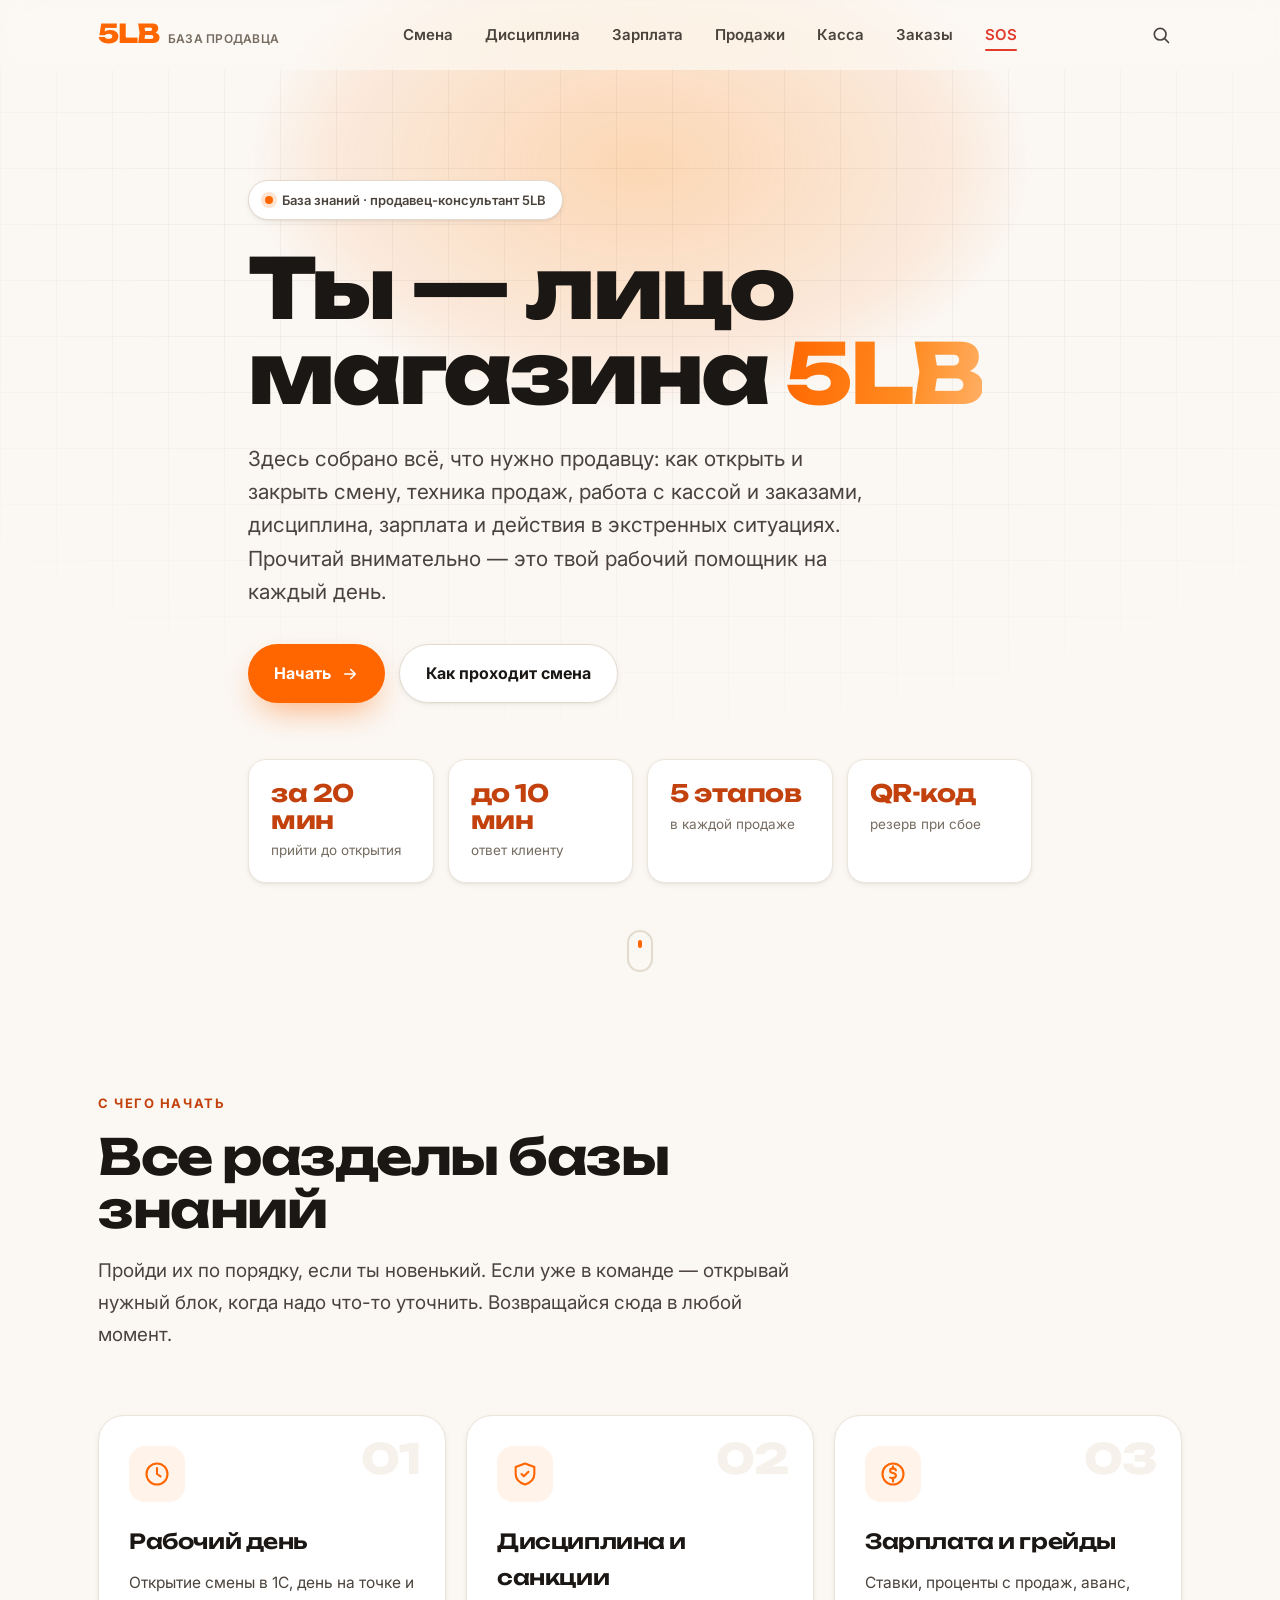
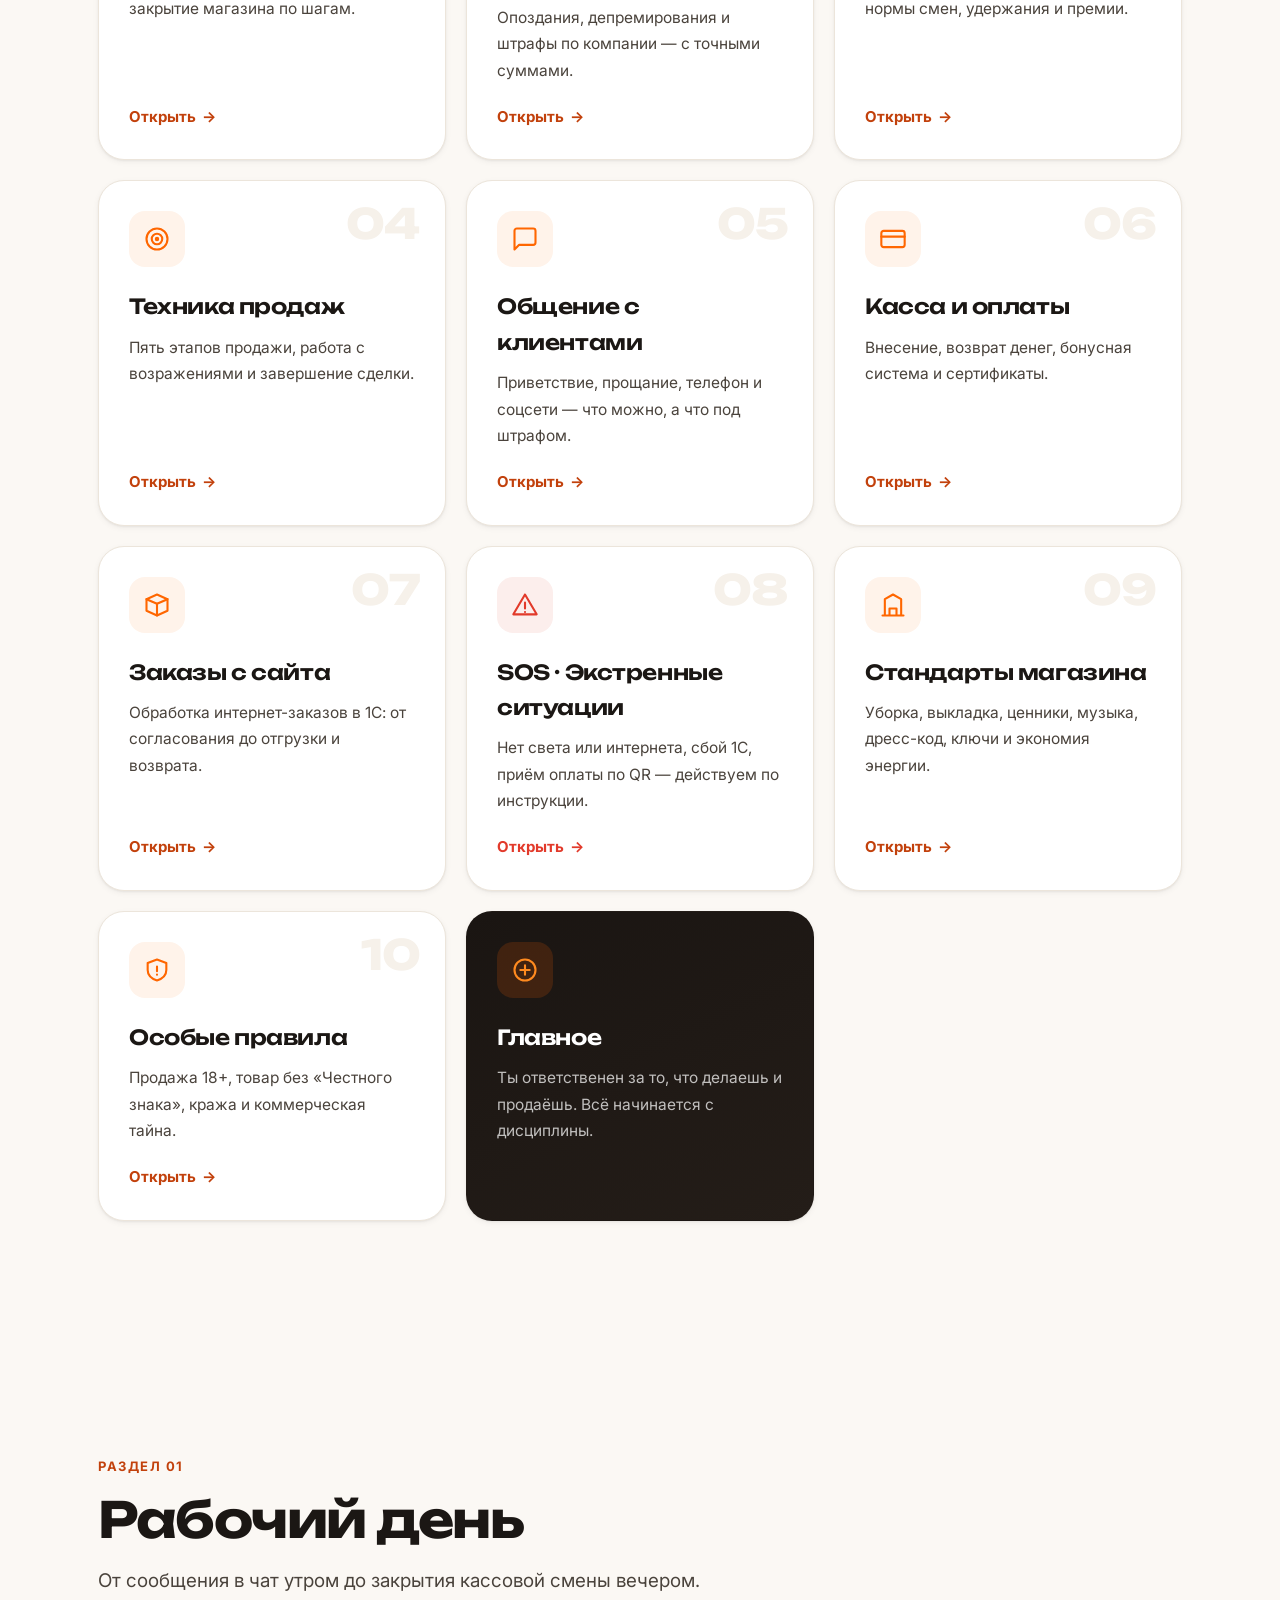
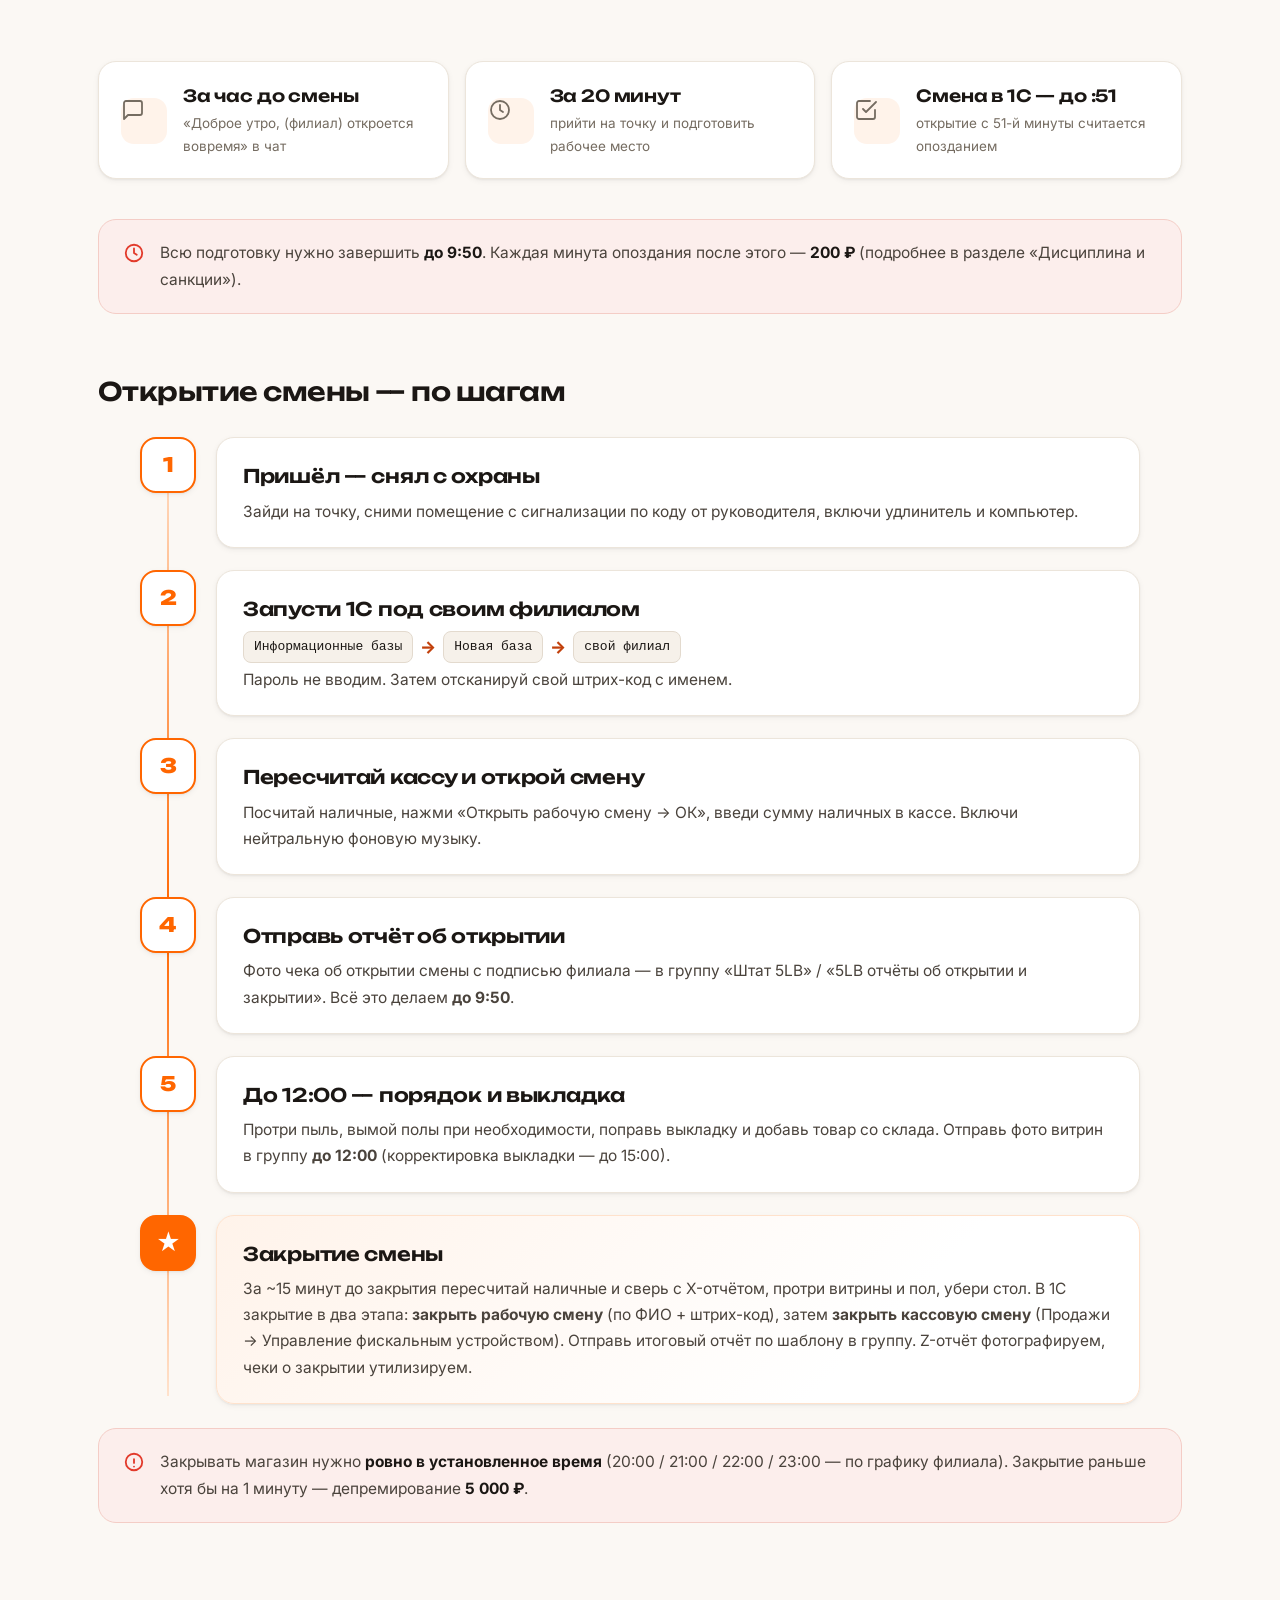
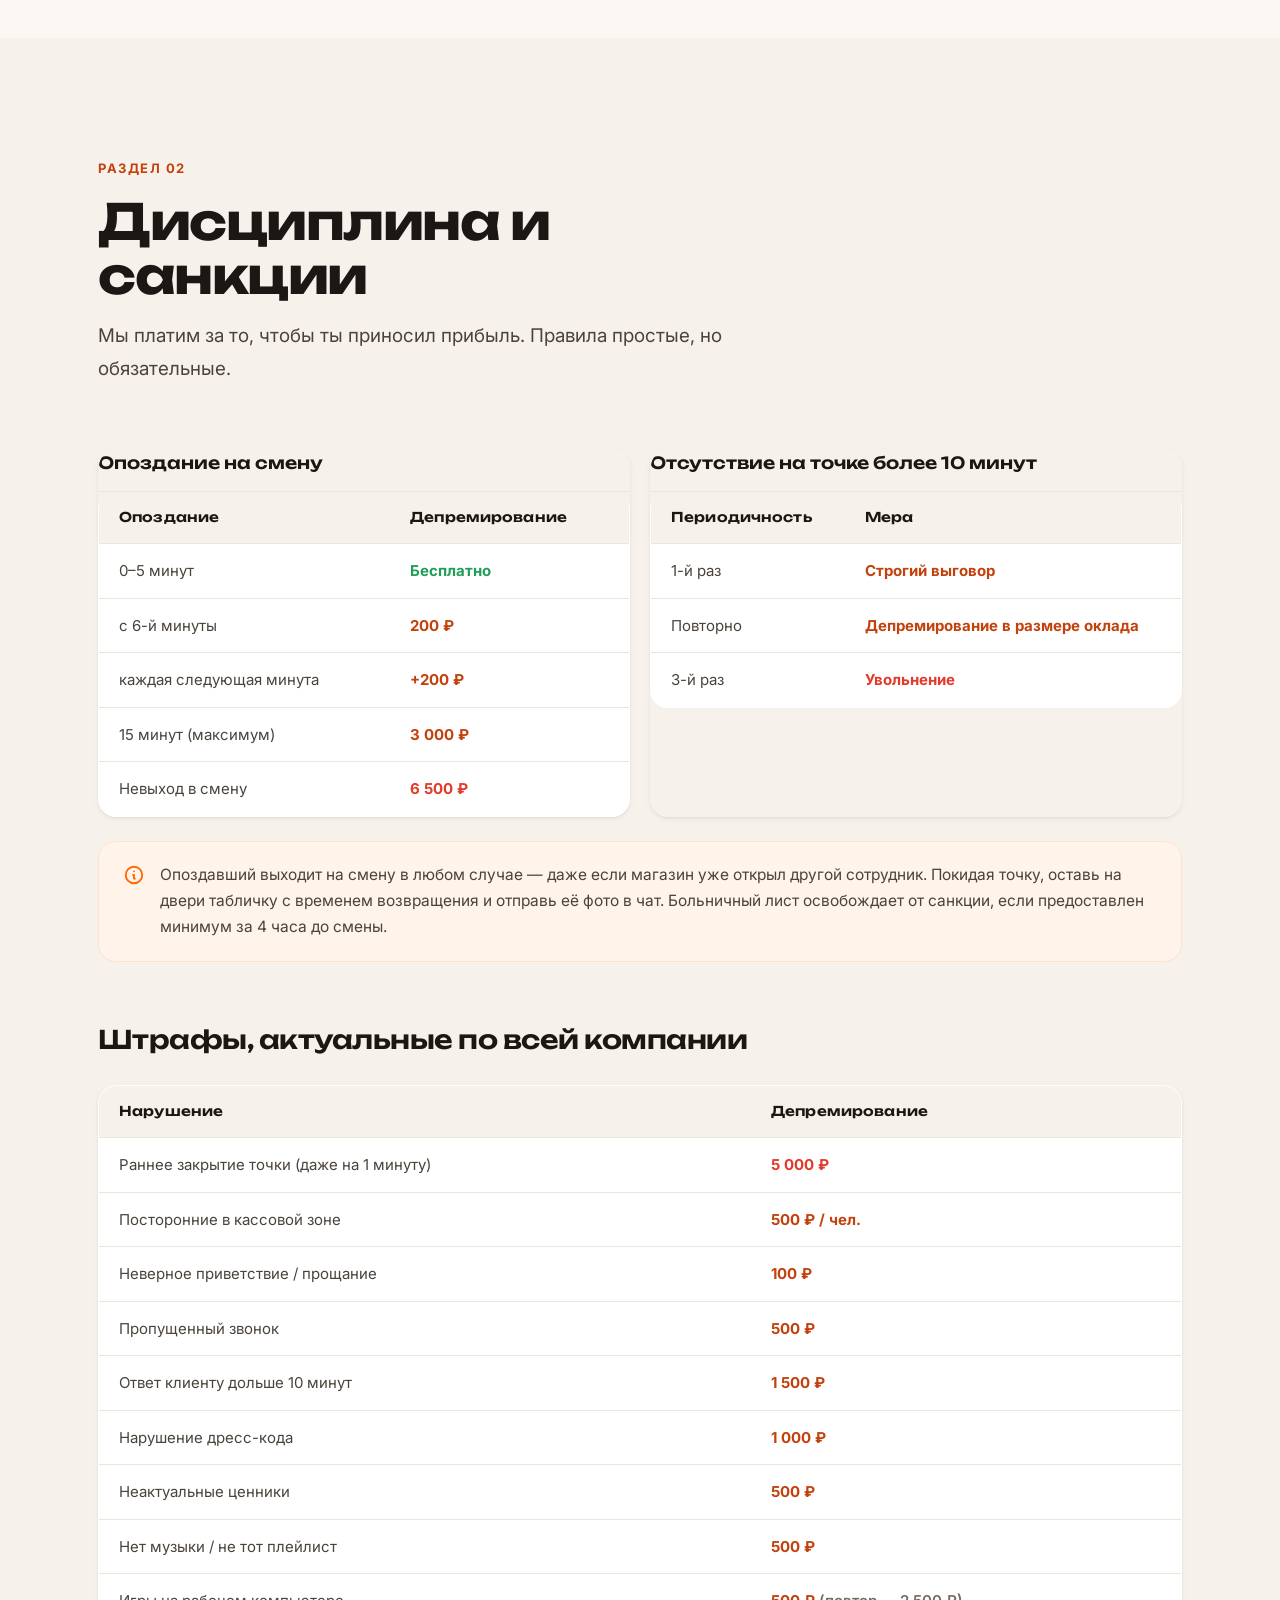
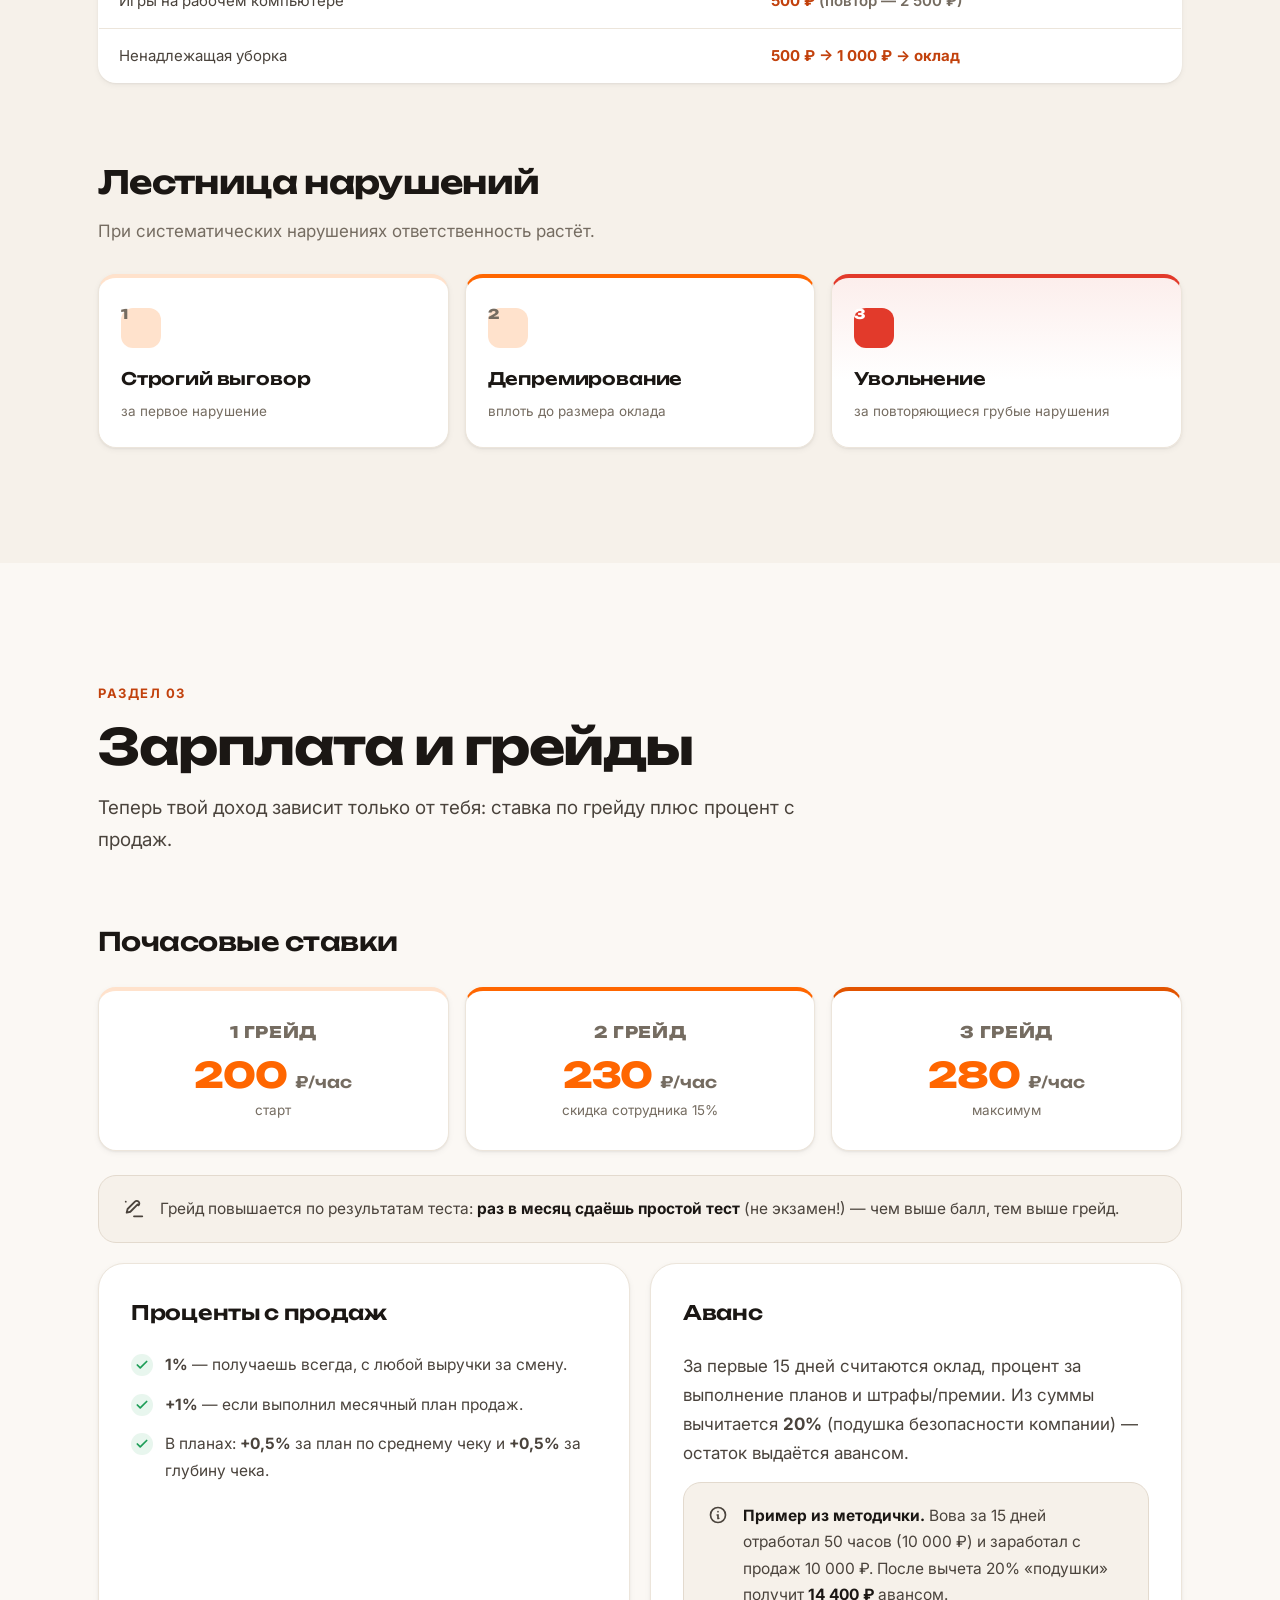
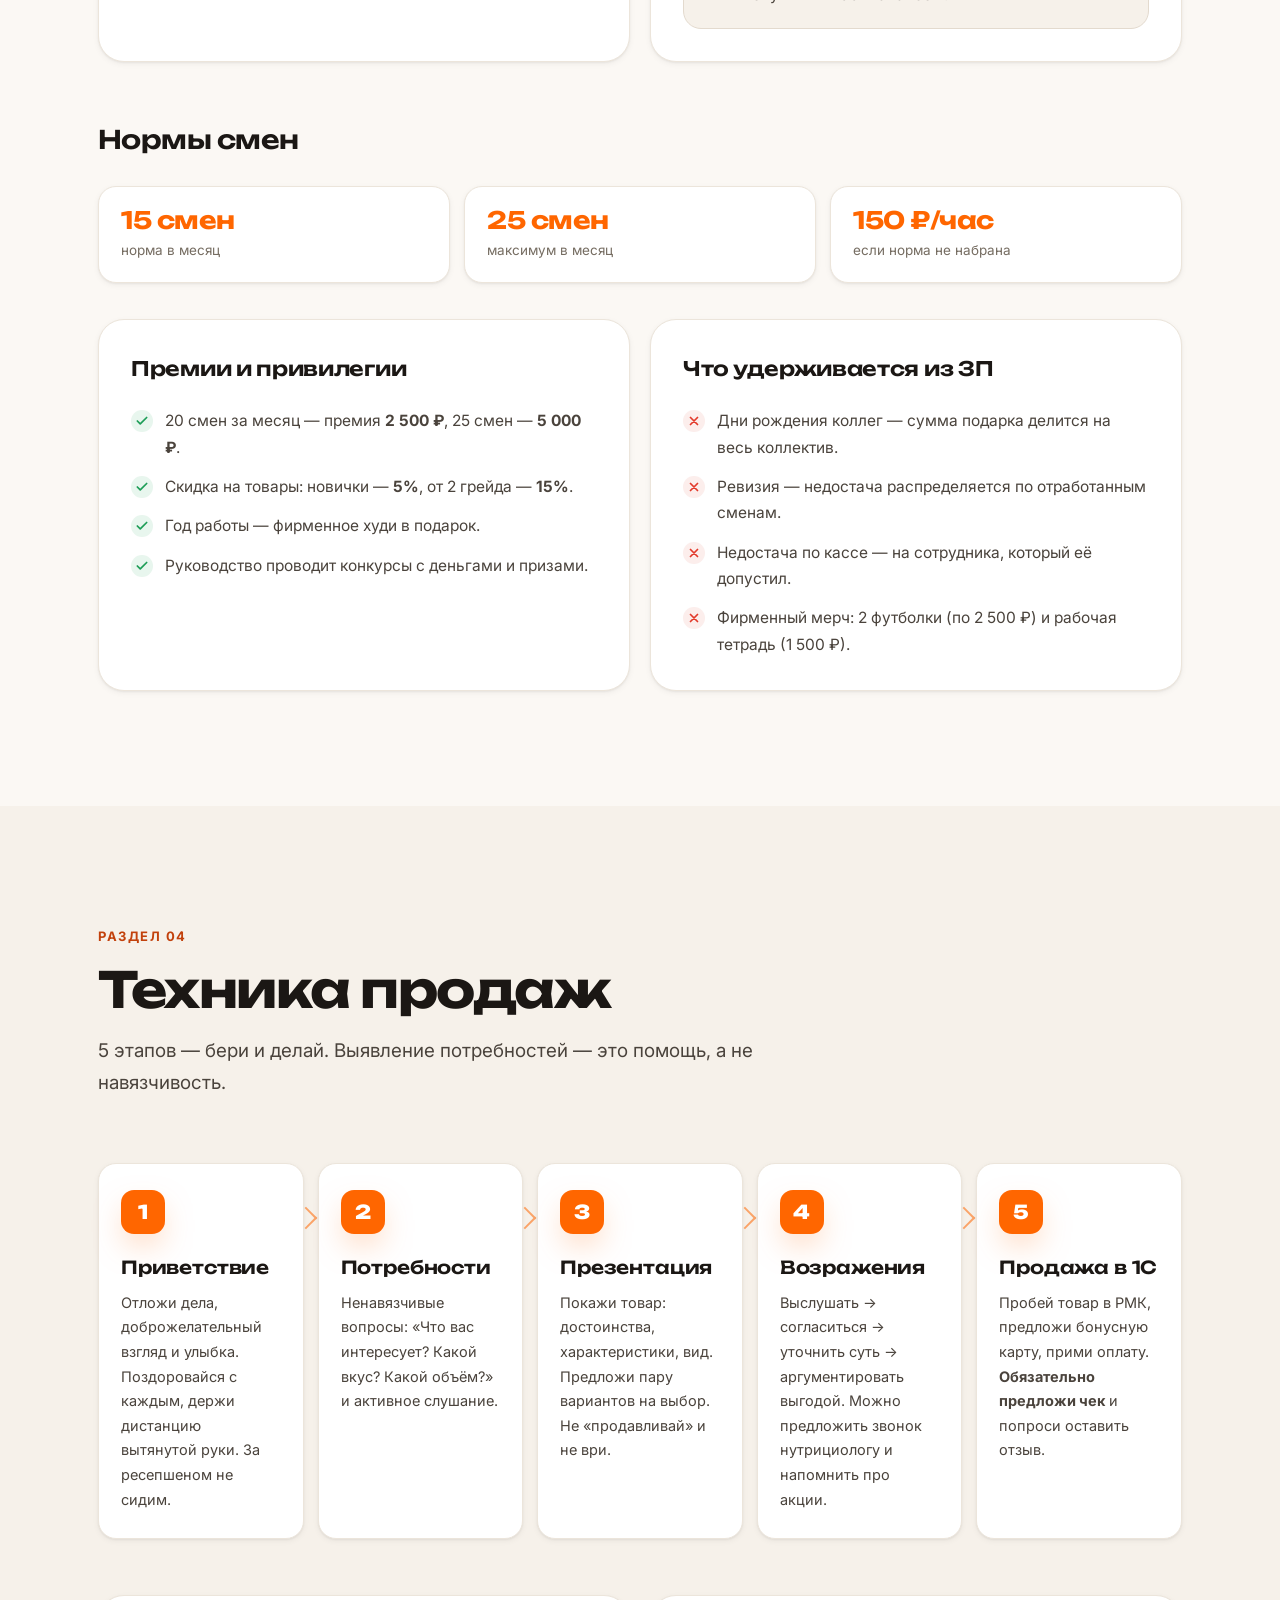
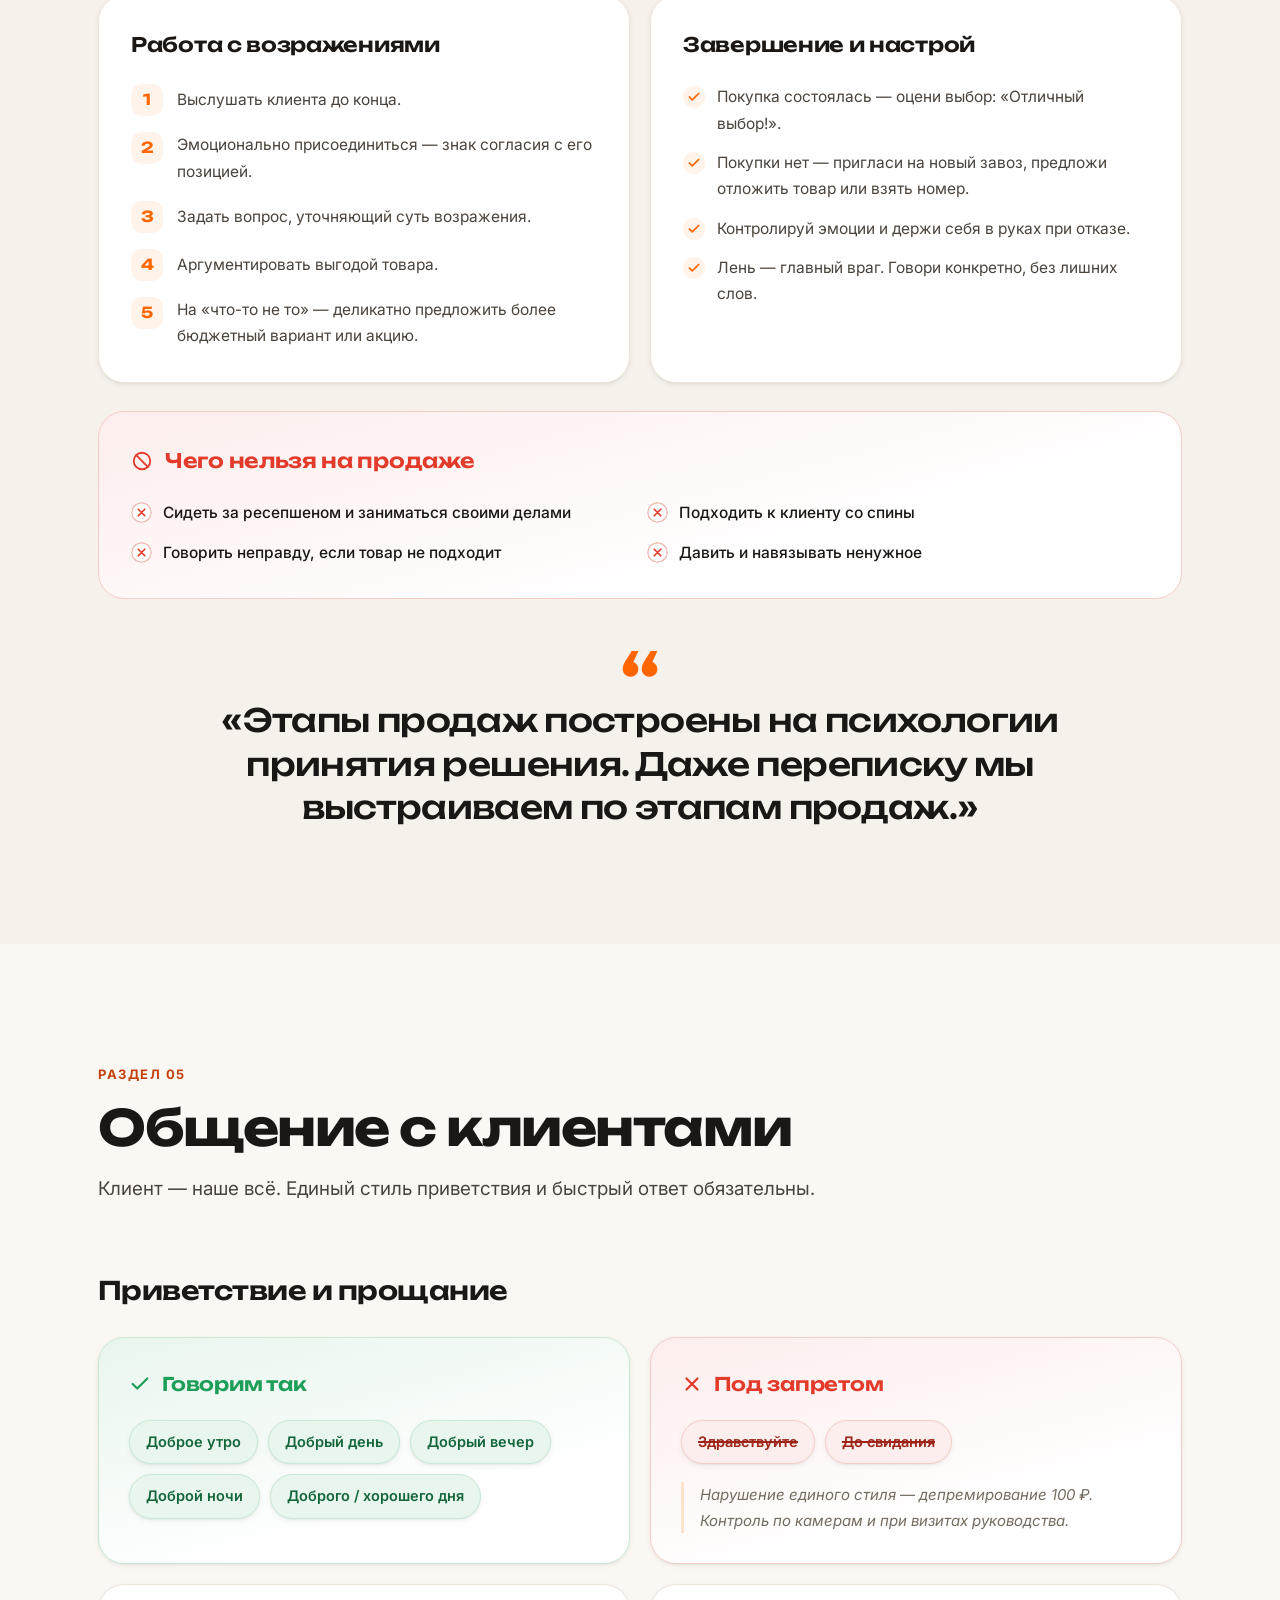
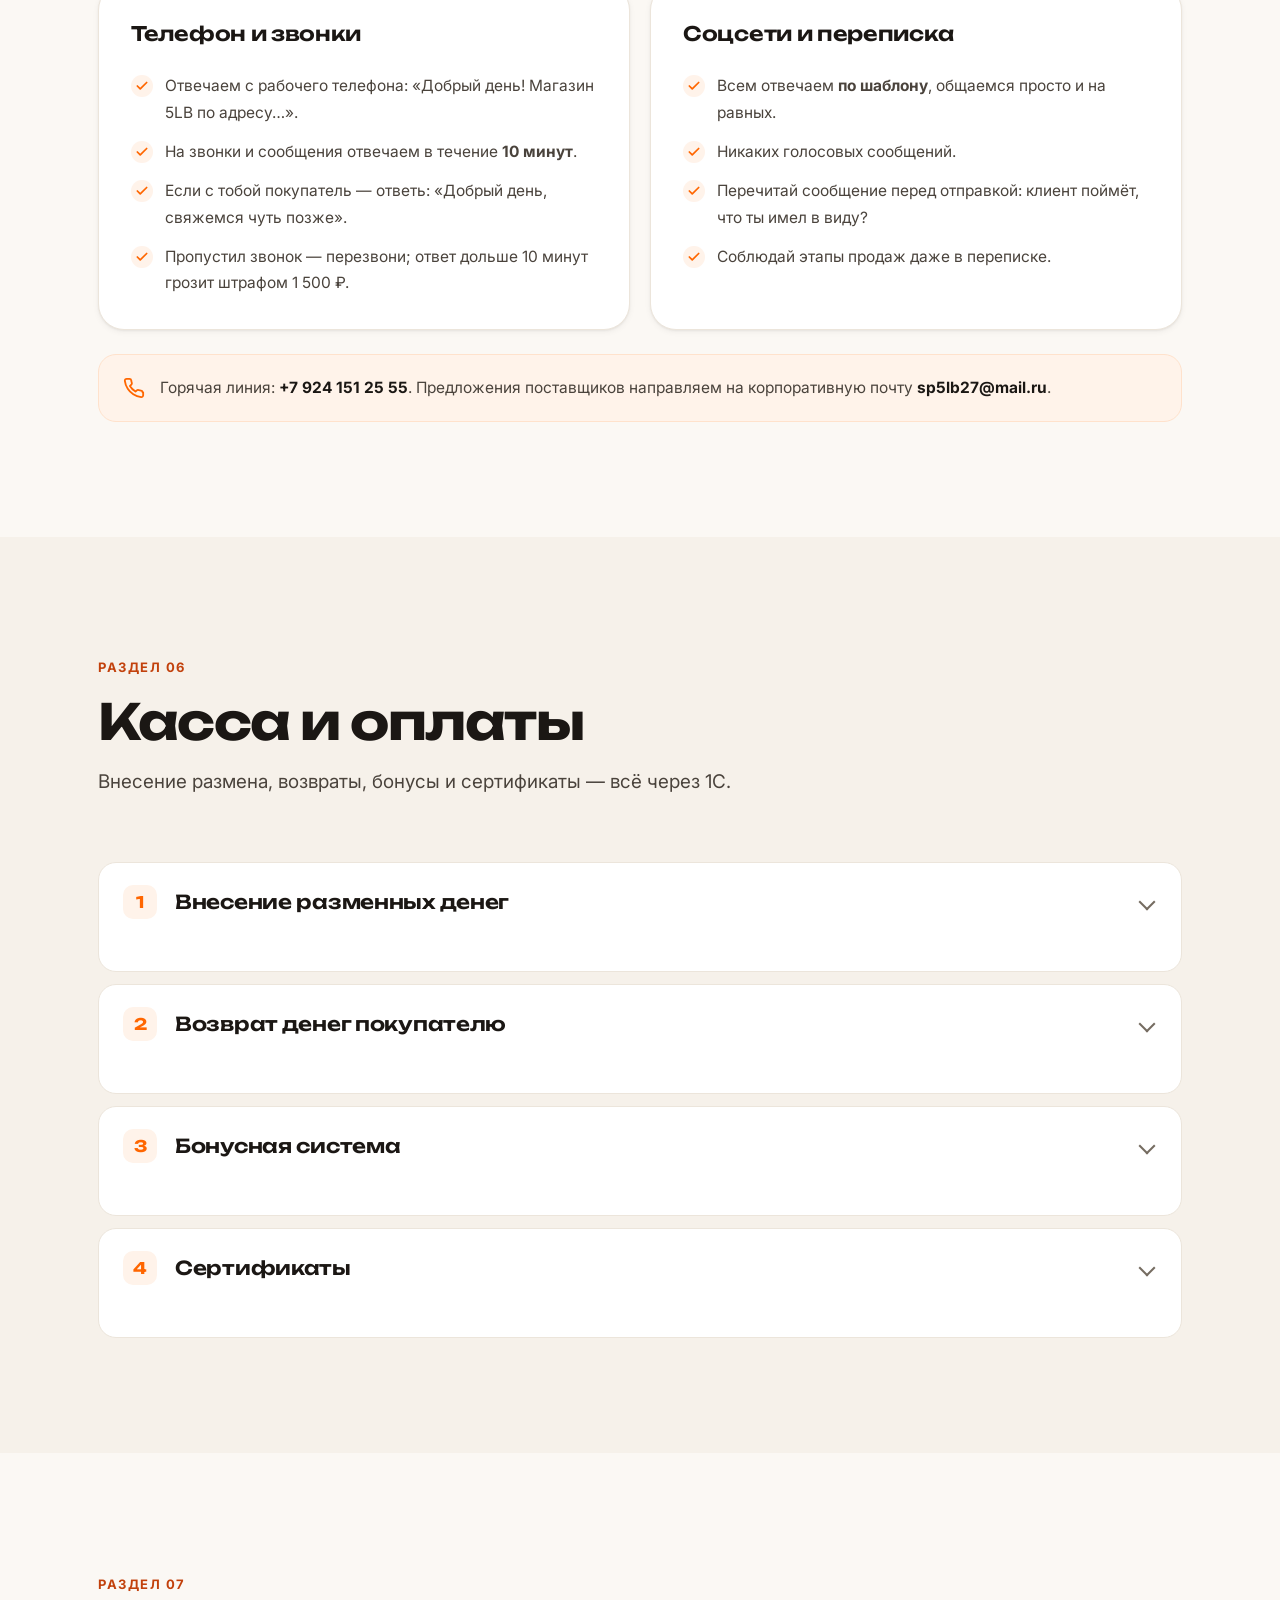
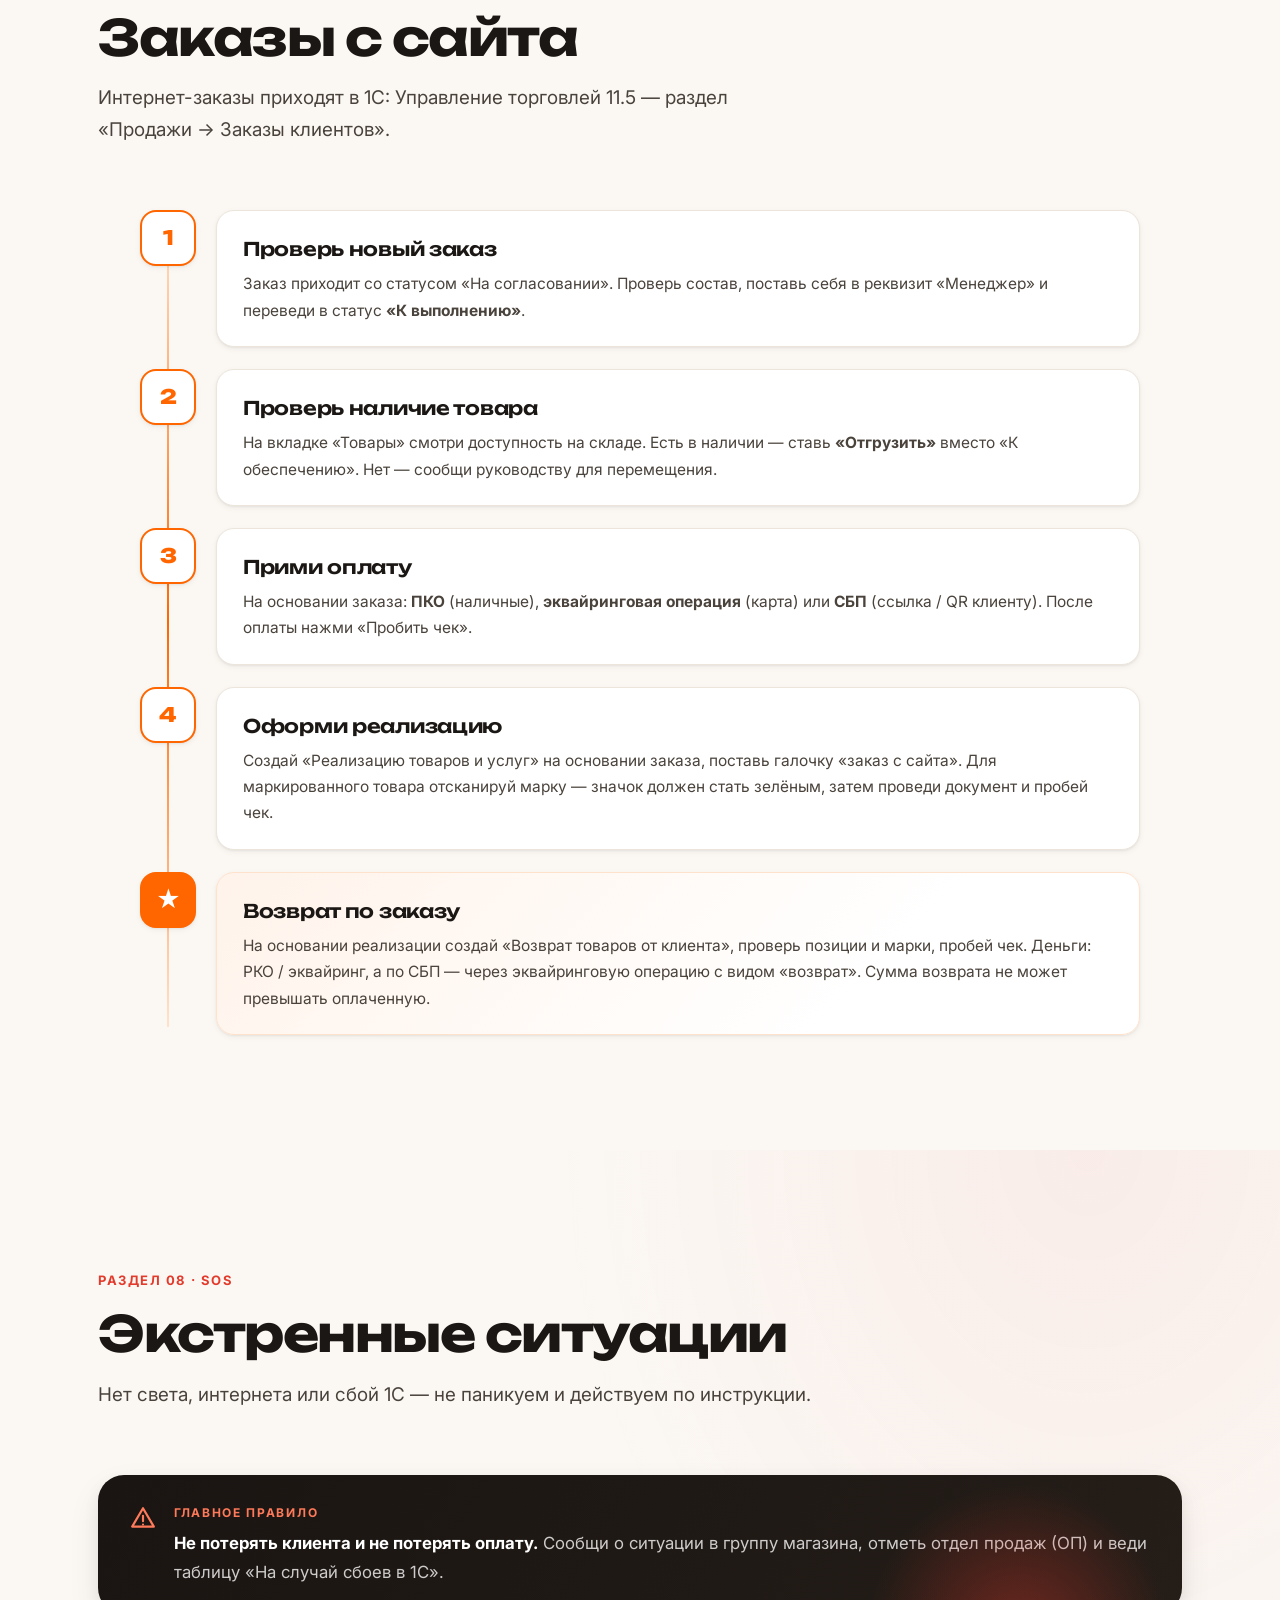
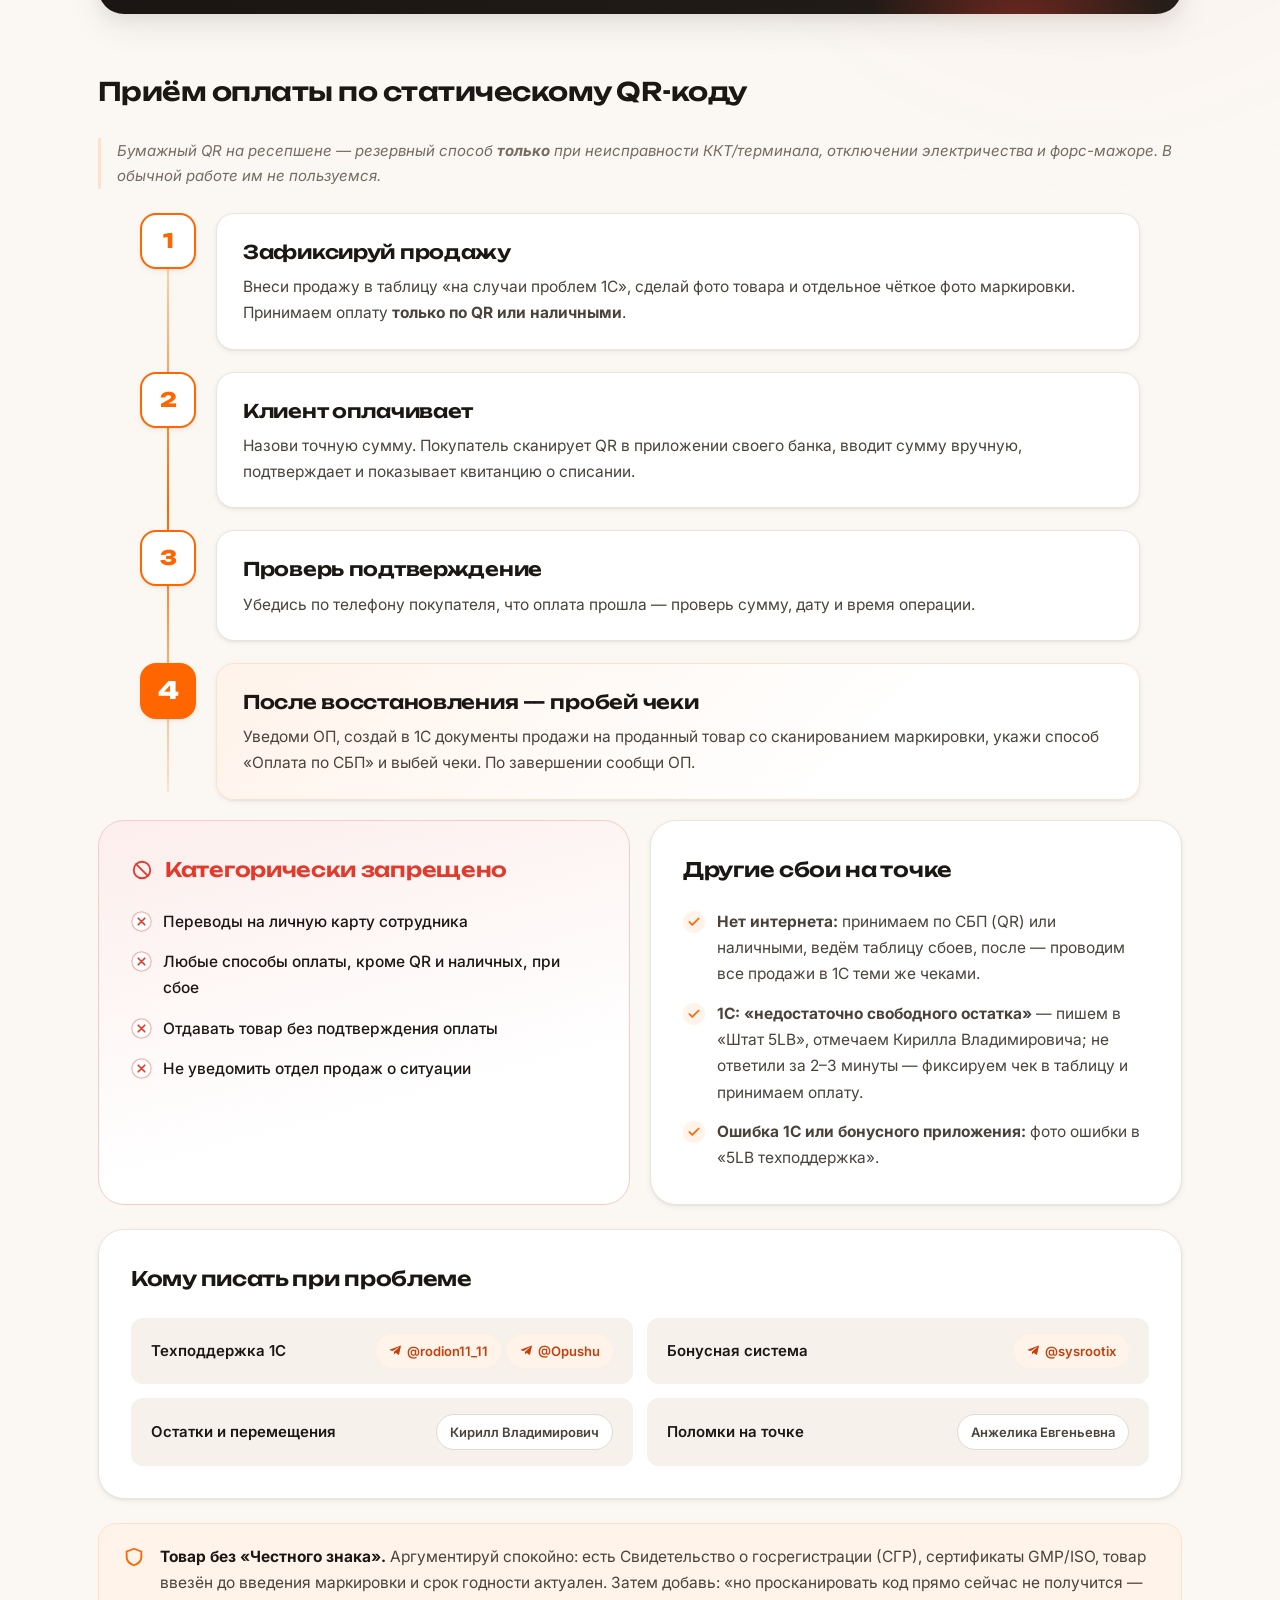
==== index.html @ 8a2912b8 "5LB seller knowledge-base landing: static site Onboarding portal for 5LB retail floor sellers, built" ====
<!DOCTYPE html>
<html lang="ru">
<head>
  <meta charset="UTF-8" />
  <meta name="viewport" content="width=device-width, initial-scale=1.0" />
  <meta name="theme-color" content="#FF6600" />
  <meta name="robots" content="noindex, nofollow" />
  <meta name="googlebot" content="noindex, nofollow" />
  <title>5LB · База знаний продавца</title>
  <meta name="description" content="Гид для продавца-консультанта 5LB: рабочий день, дисциплина и санкции, зарплата и грейды, техника продаж, работа с кассой, заказы с сайта и действия в экстренных ситуациях — всё в одном месте." />

  <meta property="og:type" content="website" />
  <meta property="og:title" content="5LB · База знаний продавца" />
  <meta property="og:description" content="Всё, что нужно знать продавцу-консультанту 5LB — от открытия смены до техники продаж." />

  <link rel="icon" href="data:image/svg+xml,%3Csvg xmlns='http://www.w3.org/2000/svg' viewBox='0 0 100 100'%3E%3Crect width='100' height='100' rx='22' fill='%23FF6600'/%3E%3Ctext x='50' y='68' font-family='Arial,sans-serif' font-size='40' font-weight='800' fill='white' text-anchor='middle'%3E5LB%3C/text%3E%3C/svg%3E" />

  <link rel="preconnect" href="https://fonts.googleapis.com" />
  <link rel="preconnect" href="https://fonts.gstatic.com" crossorigin />
  <link href="https://fonts.googleapis.com/css2?family=Inter:wght@400;500;600;700&family=Unbounded:wght@500;600;700;800&display=swap" rel="stylesheet" />

  <link rel="stylesheet" href="assets/css/styles.css" />
</head>
<body>

  <div class="progress" aria-hidden="true"><span class="progress__bar" id="progressBar"></span></div>

  <!-- ============ HEADER ============ -->
  <header class="header" id="header">
    <div class="container header__inner">
      <a href="#top" class="brand" aria-label="5LB — на главную">
        <span class="brand__mark">5LB</span>
        <span class="brand__sub">база&nbsp;продавца</span>
      </a>

      <nav class="nav" id="primaryNav" aria-label="Основная навигация">
        <a href="#workday" class="nav__link">Смена</a>
        <a href="#discipline" class="nav__link">Дисциплина</a>
        <a href="#salary" class="nav__link">Зарплата</a>
        <a href="#sales" class="nav__link">Продажи</a>
        <a href="#payments" class="nav__link">Касса</a>
        <a href="#orders" class="nav__link">Заказы</a>
        <a href="#emergency" class="nav__link nav__link--alert">SOS</a>
      </nav>

      <div class="header__actions">
        <button class="icon-btn" id="searchToggle" aria-label="Поиск по базе" aria-expanded="false">
          <svg viewBox="0 0 24 24" width="20" height="20" fill="none" stroke="currentColor" stroke-width="2" stroke-linecap="round"><circle cx="11" cy="11" r="7"/><path d="m21 21-4.3-4.3"/></svg>
        </button>
        <button class="burger" id="burger" aria-label="Меню" aria-expanded="false" aria-controls="primaryNav">
          <span></span><span></span><span></span>
        </button>
      </div>
    </div>

    <div class="search" id="searchPanel" hidden>
      <div class="container search__inner">
        <svg class="search__icon" viewBox="0 0 24 24" width="20" height="20" fill="none" stroke="currentColor" stroke-width="2" stroke-linecap="round"><circle cx="11" cy="11" r="7"/><path d="m21 21-4.3-4.3"/></svg>
        <input type="search" id="searchInput" class="search__input" placeholder="Поиск по базе: смена, штраф, возврат, грейд, QR…" autocomplete="off" />
        <span class="search__count" id="searchCount" aria-live="polite" role="status"></span>
        <div class="search__nav">
          <button class="search__step" id="searchPrev" aria-label="Предыдущее совпадение" title="Назад (Shift+Enter)">↑</button>
          <button class="search__step" id="searchNext" aria-label="Следующее совпадение" title="Вперёд (Enter)">↓</button>
        </div>
        <button class="search__close" id="searchClose" aria-label="Закрыть поиск">✕</button>
      </div>
    </div>
  </header>

  <main id="top">

    <!-- ============ HERO ============ -->
    <section class="hero" id="hero">
      <div class="hero__bg" aria-hidden="true">
        <span class="hero__glow"></span>
        <span class="hero__grid"></span>
      </div>
      <div class="container hero__inner">
        <span class="badge reveal">
          <span class="badge__dot"></span> База знаний · продавец-консультант 5LB
        </span>
        <h1 class="hero__title reveal">
          Ты&nbsp;— лицо<br>магазина <span class="grad">5LB</span>
        </h1>
        <p class="hero__lead reveal">
          Здесь собрано всё, что нужно продавцу: как открыть и закрыть смену, техника продаж,
          работа с кассой и заказами, дисциплина, зарплата и действия в экстренных ситуациях.
          Прочитай внимательно — это твой рабочий помощник на каждый день.
        </p>
        <div class="hero__cta reveal">
          <a href="#start" class="btn btn--primary">
            Начать
            <svg viewBox="0 0 24 24" width="18" height="18" fill="none" stroke="currentColor" stroke-width="2.2" stroke-linecap="round" stroke-linejoin="round"><path d="M5 12h14M13 6l6 6-6 6"/></svg>
          </a>
          <a href="#workday" class="btn btn--ghost">Как проходит смена</a>
        </div>

        <ul class="hero__stats reveal">
          <li class="stat">
            <span class="stat__num">за 20 мин</span>
            <span class="stat__label">прийти до открытия</span>
          </li>
          <li class="stat">
            <span class="stat__num">до 10 мин</span>
            <span class="stat__label">ответ клиенту</span>
          </li>
          <li class="stat">
            <span class="stat__num">5 этапов</span>
            <span class="stat__label">в каждой продаже</span>
          </li>
          <li class="stat">
            <span class="stat__num">QR-код</span>
            <span class="stat__label">резерв при сбое</span>
          </li>
        </ul>
      </div>
      <a href="#start" class="hero__scroll" aria-label="Листай вниз"><span></span></a>
    </section>

    <!-- ============ QUICK NAV ============ -->
    <section class="section section--start" id="start">
      <div class="container">
        <div class="section__head">
          <span class="eyebrow">С чего начать</span>
          <h2 class="section__title">Все разделы базы знаний</h2>
          <p class="section__desc">
            Пройди их по порядку, если ты новенький. Если уже в команде — открывай нужный блок,
            когда надо что-то уточнить. Возвращайся сюда в любой момент.
          </p>
        </div>

        <div class="cards">
          <a href="#workday" class="card reveal" data-step="01">
            <span class="card__no">01</span>
            <span class="card__icon"><svg viewBox="0 0 24 24" fill="none" stroke="currentColor" stroke-width="1.8" stroke-linecap="round" stroke-linejoin="round"><circle cx="12" cy="12" r="9"/><path d="M12 7v5l3 2"/></svg></span>
            <h3 class="card__title">Рабочий день</h3>
            <p class="card__text">Открытие смены в 1С, день на точке и закрытие магазина по шагам.</p>
            <span class="card__link">Открыть <i>→</i></span>
          </a>

          <a href="#discipline" class="card reveal" data-step="02">
            <span class="card__no">02</span>
            <span class="card__icon"><svg viewBox="0 0 24 24" fill="none" stroke="currentColor" stroke-width="1.8" stroke-linecap="round" stroke-linejoin="round"><path d="M12 3 4 6v6c0 5 3.5 7.5 8 9 4.5-1.5 8-4 8-9V6l-8-3Z"/><path d="m9 12 2 2 4-4"/></svg></span>
            <h3 class="card__title">Дисциплина и санкции</h3>
            <p class="card__text">Опоздания, депремирования и штрафы по компании — с точными суммами.</p>
            <span class="card__link">Открыть <i>→</i></span>
          </a>

          <a href="#salary" class="card reveal" data-step="03">
            <span class="card__no">03</span>
            <span class="card__icon"><svg viewBox="0 0 24 24" fill="none" stroke="currentColor" stroke-width="1.8" stroke-linecap="round" stroke-linejoin="round"><circle cx="12" cy="12" r="9"/><path d="M14.5 9a2.5 2.5 0 0 0-2.5-1.8c-1.4 0-2.5.9-2.5 2s1 1.7 2.5 2 2.5.9 2.5 2-1.1 2-2.5 2A2.5 2.5 0 0 1 9.5 15"/><path d="M12 5.5v2M12 16.5v2"/></svg></span>
            <h3 class="card__title">Зарплата и грейды</h3>
            <p class="card__text">Ставки, проценты с продаж, аванс, нормы смен, удержания и премии.</p>
            <span class="card__link">Открыть <i>→</i></span>
          </a>

          <a href="#sales" class="card reveal" data-step="04">
            <span class="card__no">04</span>
            <span class="card__icon"><svg viewBox="0 0 24 24" fill="none" stroke="currentColor" stroke-width="1.8" stroke-linecap="round" stroke-linejoin="round"><circle cx="12" cy="12" r="9"/><circle cx="12" cy="12" r="4.5"/><circle cx="12" cy="12" r="1"/></svg></span>
            <h3 class="card__title">Техника продаж</h3>
            <p class="card__text">Пять этапов продажи, работа с возражениями и завершение сделки.</p>
            <span class="card__link">Открыть <i>→</i></span>
          </a>

          <a href="#clients" class="card reveal" data-step="05">
            <span class="card__no">05</span>
            <span class="card__icon"><svg viewBox="0 0 24 24" fill="none" stroke="currentColor" stroke-width="1.8" stroke-linecap="round" stroke-linejoin="round"><path d="M21 15a2 2 0 0 1-2 2H7l-4 4V5a2 2 0 0 1 2-2h14a2 2 0 0 1 2 2Z"/></svg></span>
            <h3 class="card__title">Общение с клиентами</h3>
            <p class="card__text">Приветствие, прощание, телефон и соцсети — что можно, а что под штрафом.</p>
            <span class="card__link">Открыть <i>→</i></span>
          </a>

          <a href="#payments" class="card reveal" data-step="06">
            <span class="card__no">06</span>
            <span class="card__icon"><svg viewBox="0 0 24 24" fill="none" stroke="currentColor" stroke-width="1.8" stroke-linecap="round" stroke-linejoin="round"><rect x="2" y="5" width="20" height="14" rx="2"/><path d="M2 10h20"/></svg></span>
            <h3 class="card__title">Касса и оплаты</h3>
            <p class="card__text">Внесение, возврат денег, бонусная система и сертификаты.</p>
            <span class="card__link">Открыть <i>→</i></span>
          </a>

          <a href="#orders" class="card reveal" data-step="07">
            <span class="card__no">07</span>
            <span class="card__icon"><svg viewBox="0 0 24 24" fill="none" stroke="currentColor" stroke-width="1.8" stroke-linecap="round" stroke-linejoin="round"><path d="m3 7 9-4 9 4-9 4-9-4Z"/><path d="M3 7v10l9 4 9-4V7"/><path d="M12 11v10"/></svg></span>
            <h3 class="card__title">Заказы с сайта</h3>
            <p class="card__text">Обработка интернет-заказов в 1С: от согласования до отгрузки и возврата.</p>
            <span class="card__link">Открыть <i>→</i></span>
          </a>

          <a href="#emergency" class="card card--alert reveal" data-step="08">
            <span class="card__no">08</span>
            <span class="card__icon"><svg viewBox="0 0 24 24" fill="none" stroke="currentColor" stroke-width="1.8" stroke-linecap="round" stroke-linejoin="round"><path d="M12 3 2 20h20L12 3Z"/><path d="M12 10v5"/><path d="M12 18h.01"/></svg></span>
            <h3 class="card__title">SOS · Экстренные ситуации</h3>
            <p class="card__text">Нет света или интернета, сбой 1С, приём оплаты по QR — действуем по инструкции.</p>
            <span class="card__link">Открыть <i>→</i></span>
          </a>

          <a href="#standards" class="card reveal" data-step="09">
            <span class="card__no">09</span>
            <span class="card__icon"><svg viewBox="0 0 24 24" fill="none" stroke="currentColor" stroke-width="1.8" stroke-linecap="round" stroke-linejoin="round"><path d="M3 21h18M5 21V7l7-4 7 4v14M9 21v-6h6v6"/></svg></span>
            <h3 class="card__title">Стандарты магазина</h3>
            <p class="card__text">Уборка, выкладка, ценники, музыка, дресс-код, ключи и экономия энергии.</p>
            <span class="card__link">Открыть <i>→</i></span>
          </a>

          <a href="#special" class="card reveal" data-step="10">
            <span class="card__no">10</span>
            <span class="card__icon"><svg viewBox="0 0 24 24" fill="none" stroke="currentColor" stroke-width="1.8" stroke-linecap="round" stroke-linejoin="round"><path d="M12 3 4 6v6c0 5 3.5 7.5 8 9 4.5-1.5 8-4 8-9V6l-8-3Z"/><path d="M12 9v4M12 16h.01"/></svg></span>
            <h3 class="card__title">Особые правила</h3>
            <p class="card__text">Продажа 18+, товар без «Честного знака», кража и коммерческая тайна.</p>
            <span class="card__link">Открыть <i>→</i></span>
          </a>

          <div class="card card--cta reveal">
            <span class="card__icon card__icon--ghost"><svg viewBox="0 0 24 24" fill="none" stroke="currentColor" stroke-width="1.8" stroke-linecap="round" stroke-linejoin="round"><circle cx="12" cy="12" r="9"/><path d="M12 8v8M8 12h8"/></svg></span>
            <h3 class="card__title">Главное</h3>
            <p class="card__text">Ты ответственен за то, что делаешь и продаёшь. Всё начинается с дисциплины.</p>
          </div>
        </div>
      </div>
    </section>

    <!-- ============ WORKDAY ============ -->
    <section class="section" id="workday">
      <div class="container">
        <div class="section__head">
          <span class="eyebrow">Раздел 01</span>
          <h2 class="section__title">Рабочий день</h2>
          <p class="section__desc">От сообщения в чат утром до закрытия кассовой смены вечером.</p>
        </div>

        <div class="rule-highlights">
          <div class="rh reveal">
            <span class="rh__icon"><svg viewBox="0 0 24 24" fill="none" stroke="currentColor" stroke-width="1.8" stroke-linecap="round" stroke-linejoin="round"><path d="M21 15a2 2 0 0 1-2 2H7l-4 4V5a2 2 0 0 1 2-2h14a2 2 0 0 1 2 2Z"/></svg></span>
            <div><b>За час до смены</b><span>«Доброе утро, (филиал) откроется вовремя» в чат</span></div>
          </div>
          <div class="rh reveal">
            <span class="rh__icon"><svg viewBox="0 0 24 24" fill="none" stroke="currentColor" stroke-width="1.8" stroke-linecap="round"><circle cx="12" cy="12" r="9"/><path d="M12 7v5l3 2"/></svg></span>
            <div><b>За 20 минут</b><span>прийти на точку и подготовить рабочее место</span></div>
          </div>
          <div class="rh reveal">
            <span class="rh__icon"><svg viewBox="0 0 24 24" fill="none" stroke="currentColor" stroke-width="1.8" stroke-linecap="round" stroke-linejoin="round"><path d="m9 11 3 3L22 4"/><path d="M21 12v7a2 2 0 0 1-2 2H5a2 2 0 0 1-2-2V5a2 2 0 0 1 2-2h11"/></svg></span>
            <div><b>Смена в 1С — до :51</b><span>открытие с 51-й минуты считается опозданием</span></div>
          </div>
        </div>

        <div class="callout callout--danger reveal">
          <svg viewBox="0 0 24 24" width="22" height="22" fill="none" stroke="currentColor" stroke-width="2" stroke-linecap="round" stroke-linejoin="round"><circle cx="12" cy="12" r="9"/><path d="M12 7v5l3 2"/></svg>
          <p>Всю подготовку нужно завершить <b>до 9:50</b>. Каждая минута опоздания после этого — <b>200 ₽</b> (подробнее в разделе «Дисциплина и санкции»).</p>
        </div>

        <h3 class="sub-title">Открытие смены — по шагам</h3>
        <ol class="timeline">
          <li class="tl reveal"><span class="tl__dot">1</span><div class="tl__card">
            <h4>Пришёл — снял с охраны</h4>
            <p>Зайди на точку, сними помещение с сигнализации по коду от руководителя, включи удлинитель и компьютер.</p>
          </div></li>
          <li class="tl reveal"><span class="tl__dot">2</span><div class="tl__card">
            <h4>Запусти 1С под своим филиалом</h4>
            <div class="path"><code>Информационные базы</code><i>→</i><code>Новая база</code><i>→</i><code>свой филиал</code></div>
            <p>Пароль не вводим. Затем отсканируй свой штрих-код с именем.</p>
          </div></li>
          <li class="tl reveal"><span class="tl__dot">3</span><div class="tl__card">
            <h4>Пересчитай кассу и открой смену</h4>
            <p>Посчитай наличные, нажми «Открыть рабочую смену → ОК», введи сумму наличных в кассе. Включи нейтральную фоновую музыку.</p>
          </div></li>
          <li class="tl reveal"><span class="tl__dot">4</span><div class="tl__card">
            <h4>Отправь отчёт об открытии</h4>
            <p>Фото чека об открытии смены с подписью филиала — в группу «Штат 5LB» / «5LB отчёты об открытии и закрытии». Всё это делаем <b>до 9:50</b>.</p>
          </div></li>
          <li class="tl reveal"><span class="tl__dot">5</span><div class="tl__card">
            <h4>До 12:00 — порядок и выкладка</h4>
            <p>Протри пыль, вымой полы при необходимости, поправь выкладку и добавь товар со склада. Отправь фото витрин в группу <b>до 12:00</b> (корректировка выкладки — до 15:00).</p>
          </div></li>
          <li class="tl tl--final reveal"><span class="tl__dot">★</span><div class="tl__card">
            <h4>Закрытие смены</h4>
            <p>За ~15 минут до закрытия пересчитай наличные и сверь с X-отчётом, протри витрины и пол, убери стол. В 1С закрытие в два этапа: <b>закрыть рабочую смену</b> (по ФИО + штрих-код), затем <b>закрыть кассовую смену</b> (Продажи → Управление фискальным устройством). Отправь итоговый отчёт по шаблону в группу. Z-отчёт фотографируем, чеки о закрытии утилизируем.</p>
          </div></li>
        </ol>

        <div class="callout callout--danger reveal">
          <svg viewBox="0 0 24 24" width="22" height="22" fill="none" stroke="currentColor" stroke-width="2" stroke-linecap="round" stroke-linejoin="round"><path d="M12 9v4M12 17h.01"/><circle cx="12" cy="12" r="9"/></svg>
          <p>Закрывать магазин нужно <b>ровно в установленное время</b> (20:00 / 21:00 / 22:00 / 23:00 — по графику филиала). Закрытие раньше хотя бы на 1 минуту — депремирование <b>5 000 ₽</b>.</p>
        </div>
      </div>
    </section>

    <!-- ============ DISCIPLINE ============ -->
    <section class="section section--tint" id="discipline">
      <div class="container">
        <div class="section__head">
          <span class="eyebrow">Раздел 02</span>
          <h2 class="section__title">Дисциплина и санкции</h2>
          <p class="section__desc">Мы платим за то, чтобы ты приносил прибыль. Правила простые, но обязательные.</p>
        </div>

        <div class="duo">
          <div class="ftable-wrap reveal">
            <table class="ftable">
              <caption>Опоздание на смену</caption>
              <thead><tr><th>Опоздание</th><th>Депремирование</th></tr></thead>
              <tbody>
                <tr><td>0–5 минут</td><td class="amount amount--free">Бесплатно</td></tr>
                <tr><td>с 6-й минуты</td><td class="amount">200 ₽</td></tr>
                <tr><td>каждая следующая минута</td><td class="amount">+200 ₽</td></tr>
                <tr><td>15 минут (максимум)</td><td class="amount">3 000 ₽</td></tr>
                <tr class="is-max"><td>Невыход в смену</td><td class="amount">6 500 ₽</td></tr>
              </tbody>
            </table>
          </div>

          <div class="ftable-wrap reveal">
            <table class="ftable">
              <caption>Отсутствие на точке более 10 минут</caption>
              <thead><tr><th>Периодичность</th><th>Мера</th></tr></thead>
              <tbody>
                <tr><td>1-й раз</td><td class="amount">Строгий выговор</td></tr>
                <tr><td>Повторно</td><td class="amount">Депремирование в размере оклада</td></tr>
                <tr class="is-max"><td>3-й раз</td><td class="amount">Увольнение</td></tr>
              </tbody>
            </table>
          </div>
        </div>

        <div class="callout reveal">
          <svg viewBox="0 0 24 24" width="22" height="22" fill="none" stroke="currentColor" stroke-width="2" stroke-linecap="round" stroke-linejoin="round"><circle cx="12" cy="12" r="9"/><path d="M12 8h.01M11 12h1v4h1"/></svg>
          <p>Опоздавший выходит на смену в любом случае — даже если магазин уже открыл другой сотрудник. Покидая точку, оставь на двери табличку с временем возвращения и отправь её фото в чат. Больничный лист освобождает от санкции, если предоставлен минимум за 4 часа до смены.</p>
        </div>

        <h3 class="sub-title">Штрафы, актуальные по всей компании</h3>
        <div class="ftable-wrap reveal">
          <table class="ftable">
            <thead><tr><th>Нарушение</th><th>Депремирование</th></tr></thead>
            <tbody>
              <tr><td>Раннее закрытие точки (даже на 1 минуту)</td><td class="amount amount--red">5 000 ₽</td></tr>
              <tr><td>Посторонние в кассовой зоне</td><td class="amount">500 ₽ / чел.</td></tr>
              <tr><td>Неверное приветствие / прощание</td><td class="amount">100 ₽</td></tr>
              <tr><td>Пропущенный звонок</td><td class="amount">500 ₽</td></tr>
              <tr><td>Ответ клиенту дольше 10 минут</td><td class="amount">1 500 ₽</td></tr>
              <tr><td>Нарушение дресс-кода</td><td class="amount">1 000 ₽</td></tr>
              <tr><td>Неактуальные ценники</td><td class="amount">500 ₽</td></tr>
              <tr><td>Нет музыки / не тот плейлист</td><td class="amount">500 ₽</td></tr>
              <tr><td>Игры на рабочем компьютере</td><td class="amount">500 ₽ <span style="color:var(--muted);font-weight:600">(повтор — 2 500 ₽)</span></td></tr>
              <tr><td>Ненадлежащая уборка</td><td class="amount">500 ₽ → 1 000 ₽ → оклад</td></tr>
            </tbody>
          </table>
        </div>

        <div class="sanctions">
          <h3 class="sanctions__title">Лестница нарушений</h3>
          <p class="sanctions__desc">При систематических нарушениях ответственность растёт.</p>
          <ol class="ladder">
            <li class="ladder__step reveal" data-lvl="1"><span class="ladder__lvl">1</span><div><b>Строгий выговор</b><span>за первое нарушение</span></div></li>
            <li class="ladder__step reveal" data-lvl="3"><span class="ladder__lvl">2</span><div><b>Депремирование</b><span>вплоть до размера оклада</span></div></li>
            <li class="ladder__step ladder__step--max reveal" data-lvl="4"><span class="ladder__lvl">3</span><div><b>Увольнение</b><span>за повторяющиеся грубые нарушения</span></div></li>
          </ol>
        </div>
      </div>
    </section>

    <!-- ============ SALARY ============ -->
    <section class="section" id="salary">
      <div class="container">
        <div class="section__head">
          <span class="eyebrow">Раздел 03</span>
          <h2 class="section__title">Зарплата и грейды</h2>
          <p class="section__desc">Теперь твой доход зависит только от тебя: ставка по грейду плюс процент с продаж.</p>
        </div>

        <h3 class="sub-title">Почасовые ставки</h3>
        <div class="grades">
          <div class="grade reveal"><span class="grade__n">1 грейд</span><span class="grade__rate">200<span> ₽/час</span></span><span class="grade__label">старт</span></div>
          <div class="grade reveal"><span class="grade__n">2 грейд</span><span class="grade__rate">230<span> ₽/час</span></span><span class="grade__label">скидка сотрудника 15%</span></div>
          <div class="grade reveal"><span class="grade__n">3 грейд</span><span class="grade__rate">280<span> ₽/час</span></span><span class="grade__label">максимум</span></div>
        </div>
        <div class="callout callout--info reveal">
          <svg viewBox="0 0 24 24" width="22" height="22" fill="none" stroke="currentColor" stroke-width="2" stroke-linecap="round" stroke-linejoin="round"><path d="M12 20h9M3 4h.01"/><path d="M16 7 8 15l-4 1 1-4 8-8a2.8 2.8 0 0 1 4 4Z"/></svg>
          <p>Грейд повышается по результатам теста: <b>раз в месяц сдаёшь простой тест</b> (не экзамен!) — чем выше балл, тем выше грейд.</p>
        </div>

        <div class="duo">
          <div class="panel reveal">
            <h3 class="panel__title">Проценты с продаж</h3>
            <ul class="ticks ticks--good">
              <li><b>1%</b> — получаешь всегда, с любой выручки за смену.</li>
              <li><b>+1%</b> — если выполнил месячный план продаж.</li>
              <li>В планах: <b>+0,5%</b> за план по среднему чеку и <b>+0,5%</b> за глубину чека.</li>
            </ul>
          </div>
          <div class="panel reveal">
            <h3 class="panel__title">Аванс</h3>
            <p style="margin-bottom:14px">За первые 15 дней считаются оклад, процент за выполнение планов и штрафы/премии. Из суммы вычитается <b>20%</b> (подушка безопасности компании) — остаток выдаётся авансом.</p>
            <div class="callout callout--info" style="margin-top:0">
              <svg viewBox="0 0 24 24" width="20" height="20" fill="none" stroke="currentColor" stroke-width="2" stroke-linecap="round"><circle cx="12" cy="12" r="9"/><path d="M12 8h.01M11 12h1v4h1"/></svg>
              <p><b>Пример из методички.</b> Вова за 15 дней отработал 50 часов (10 000 ₽) и заработал с продаж 10 000 ₽. После вычета 20% «подушки» получит <b>14 400 ₽</b> авансом.</p>
            </div>
          </div>
        </div>

        <h3 class="sub-title">Нормы смен</h3>
        <div class="kpis reveal">
          <div class="kpi"><b>15 смен</b><span>норма в месяц</span></div>
          <div class="kpi"><b>25 смен</b><span>максимум в месяц</span></div>
          <div class="kpi"><b>150 ₽/час</b><span>если норма не набрана</span></div>
        </div>

        <div class="duo">
          <div class="panel reveal">
            <h3 class="panel__title">Премии и привилегии</h3>
            <ul class="ticks ticks--good">
              <li>20 смен за месяц — премия <b>2 500 ₽</b>, 25 смен — <b>5 000 ₽</b>.</li>
              <li>Скидка на товары: новички — <b>5%</b>, от 2 грейда — <b>15%</b>.</li>
              <li>Год работы — фирменное худи в подарок.</li>
              <li>Руководство проводит конкурсы с деньгами и призами.</li>
            </ul>
          </div>
          <div class="panel reveal">
            <h3 class="panel__title">Что удерживается из ЗП</h3>
            <ul class="ticks ticks--danger">
              <li>Дни рождения коллег — сумма подарка делится на весь коллектив.</li>
              <li>Ревизия — недостача распределяется по отработанным сменам.</li>
              <li>Недостача по кассе — на сотрудника, который её допустил.</li>
              <li>Фирменный мерч: 2 футболки (по 2 500 ₽) и рабочая тетрадь (1 500 ₽).</li>
            </ul>
          </div>
        </div>
      </div>
    </section>

    <!-- ============ SALES ============ -->
    <section class="section section--tint" id="sales">
      <div class="container">
        <div class="section__head">
          <span class="eyebrow">Раздел 04</span>
          <h2 class="section__title">Техника продаж</h2>
          <p class="section__desc">5 этапов — бери и делай. Выявление потребностей — это помощь, а не навязчивость.</p>
        </div>

        <div class="stepper">
          <div class="step reveal"><span class="step__no">1</span><h4 class="step__title">Приветствие</h4><p>Отложи дела, доброжелательный взгляд и улыбка. Поздоровайся с каждым, держи дистанцию вытянутой руки. За ресепшеном не сидим.</p></div>
          <div class="step reveal"><span class="step__no">2</span><h4 class="step__title">Потребности</h4><p>Ненавязчивые вопросы: «Что вас интересует? Какой вкус? Какой объём?» и активное слушание.</p></div>
          <div class="step reveal"><span class="step__no">3</span><h4 class="step__title">Презентация</h4><p>Покажи товар: достоинства, характеристики, вид. Предложи пару вариантов на выбор. Не «продавливай» и не ври.</p></div>
          <div class="step reveal"><span class="step__no">4</span><h4 class="step__title">Возражения</h4><p>Выслушать → согласиться → уточнить суть → аргументировать выгодой. Можно предложить звонок нутрициологу и напомнить про акции.</p></div>
          <div class="step reveal"><span class="step__no">5</span><h4 class="step__title">Продажа в 1С</h4><p>Пробей товар в РМК, предложи бонусную карту, прими оплату. <b>Обязательно предложи чек</b> и попроси оставить отзыв.</p></div>
        </div>

        <div class="duo">
          <div class="panel reveal">
            <h3 class="panel__title">Работа с возражениями</h3>
            <ol class="flow">
              <li>Выслушать клиента до конца.</li>
              <li>Эмоционально присоединиться — знак согласия с его позицией.</li>
              <li>Задать вопрос, уточняющий суть возражения.</li>
              <li>Аргументировать выгодой товара.</li>
              <li>На «что-то не то» — деликатно предложить более бюджетный вариант или акцию.</li>
            </ol>
          </div>
          <div class="panel reveal">
            <h3 class="panel__title">Завершение и настрой</h3>
            <ul class="ticks">
              <li>Покупка состоялась — оцени выбор: «Отличный выбор!».</li>
              <li>Покупки нет — пригласи на новый завоз, предложи отложить товар или взять номер.</li>
              <li>Контролируй эмоции и держи себя в руках при отказе.</li>
              <li>Лень — главный враг. Говори конкретно, без лишних слов.</li>
            </ul>
          </div>
        </div>

        <div class="forbidden reveal">
          <div class="forbidden__head">
            <svg viewBox="0 0 24 24" width="22" height="22" fill="none" stroke="currentColor" stroke-width="2" stroke-linecap="round"><circle cx="12" cy="12" r="9"/><path d="m5.6 5.6 12.8 12.8"/></svg>
            <h3>Чего нельзя на продаже</h3>
          </div>
          <ul class="crosses">
            <li>Сидеть за ресепшеном и заниматься своими делами</li>
            <li>Подходить к клиенту со спины</li>
            <li>Говорить неправду, если товар не подходит</li>
            <li>Давить и навязывать ненужное</li>
          </ul>
        </div>

        <blockquote class="quote reveal">«Этапы продаж построены на психологии принятия решения. Даже переписку мы выстраиваем по этапам продаж.»</blockquote>
      </div>
    </section>

    <!-- ============ CLIENTS ============ -->
    <section class="section" id="clients">
      <div class="container">
        <div class="section__head">
          <span class="eyebrow">Раздел 05</span>
          <h2 class="section__title">Общение с клиентами</h2>
          <p class="section__desc">Клиент — наше всё. Единый стиль приветствия и быстрый ответ обязательны.</p>
        </div>

        <h3 class="sub-title">Приветствие и прощание</h3>
        <div class="vs">
          <div class="vs__col vs__col--yes reveal">
            <div class="vs__title">
              <svg viewBox="0 0 24 24" width="22" height="22" fill="none" stroke="currentColor" stroke-width="2.4" stroke-linecap="round" stroke-linejoin="round"><path d="M20 6 9 17l-5-5"/></svg>
              Говорим так
            </div>
            <div class="tags">
              <span class="tag tag--yes">Доброе утро</span>
              <span class="tag tag--yes">Добрый день</span>
              <span class="tag tag--yes">Добрый вечер</span>
              <span class="tag tag--yes">Доброй ночи</span>
              <span class="tag tag--yes">Доброго / хорошего дня</span>
            </div>
          </div>
          <div class="vs__col vs__col--no reveal">
            <div class="vs__title">
              <svg viewBox="0 0 24 24" width="22" height="22" fill="none" stroke="currentColor" stroke-width="2.4" stroke-linecap="round"><path d="M18 6 6 18M6 6l12 12"/></svg>
              Под запретом
            </div>
            <div class="tags">
              <span class="tag tag--no">Здравствуйте</span>
              <span class="tag tag--no">До свидания</span>
            </div>
            <p class="note" style="margin-top:18px">Нарушение единого стиля — депремирование 100 ₽. Контроль по камерам и при визитах руководства.</p>
          </div>
        </div>

        <div class="duo">
          <div class="panel reveal">
            <h3 class="panel__title">Телефон и звонки</h3>
            <ul class="ticks">
              <li>Отвечаем с рабочего телефона: «Добрый день! Магазин 5LB по адресу…».</li>
              <li>На звонки и сообщения отвечаем в течение <b>10 минут</b>.</li>
              <li>Если с тобой покупатель — ответь: «Добрый день, свяжемся чуть позже».</li>
              <li>Пропустил звонок — перезвони; ответ дольше 10 минут грозит штрафом 1 500 ₽.</li>
            </ul>
          </div>
          <div class="panel reveal">
            <h3 class="panel__title">Соцсети и переписка</h3>
            <ul class="ticks">
              <li>Всем отвечаем <b>по шаблону</b>, общаемся просто и на равных.</li>
              <li>Никаких голосовых сообщений.</li>
              <li>Перечитай сообщение перед отправкой: клиент поймёт, что ты имел в виду?</li>
              <li>Соблюдай этапы продаж даже в переписке.</li>
            </ul>
          </div>
        </div>

        <div class="callout reveal">
          <svg viewBox="0 0 24 24" width="22" height="22" fill="none" stroke="currentColor" stroke-width="2" stroke-linecap="round" stroke-linejoin="round"><path d="M22 16.9v3a2 2 0 0 1-2.2 2 19.8 19.8 0 0 1-8.6-3.1 19.5 19.5 0 0 1-6-6A19.8 19.8 0 0 1 2 4.2 2 2 0 0 1 4 2h3a2 2 0 0 1 2 1.7c.1.9.3 1.8.6 2.6a2 2 0 0 1-.5 2.1L7.6 9.8a16 16 0 0 0 6 6l1.4-1.1a2 2 0 0 1 2.1-.5c.8.3 1.7.5 2.6.6a2 2 0 0 1 1.7 2Z"/></svg>
          <p>Горячая линия: <b>+7 924 151 25 55</b>. Предложения поставщиков направляем на корпоративную почту <b>sp5lb27@mail.ru</b>.</p>
        </div>
      </div>
    </section>

    <!-- ============ PAYMENTS ============ -->
    <section class="section section--tint" id="payments">
      <div class="container">
        <div class="section__head">
          <span class="eyebrow">Раздел 06</span>
          <h2 class="section__title">Касса и оплаты</h2>
          <p class="section__desc">Внесение размена, возвраты, бонусы и сертификаты — всё через 1С.</p>
        </div>

        <div class="accordion" id="payAccordion">
          <div class="acc">
            <button class="acc__head" aria-expanded="false"><span class="acc__no">1</span><span class="acc__title">Внесение разменных денег</span><span class="acc__chevron" aria-hidden="true"></span></button>
            <div class="acc__panel"><div style="padding:4px 24px 26px">
              <p style="margin-bottom:14px">Пересчитай сумму каждого номинала и запиши итог размена. Затем в 1С:</p>
              <div class="path"><code>Операции с ККМ</code><i>→</i><code>Внесение</code><i>→</i><code>сверить сумму</code><i>→</i><code>вписать сумму</code><i>→</i><code>чек</code></div>
              <p style="margin-top:14px">Фото чека о внесении — в группу точки. Если суммы не сходятся — сообщи в чат с отметкой руководителя.</p>
            </div></div>
          </div>

          <div class="acc">
            <button class="acc__head" aria-expanded="false"><span class="acc__no">2</span><span class="acc__title">Возврат денег покупателю</span><span class="acc__chevron" aria-hidden="true"></span></button>
            <div class="acc__panel"><ul class="ticks" style="padding:4px 24px 26px">
              <li><b>1С → Возврат по чеку</b> → найти нужный чек и открыть его.</li>
              <li>Оплата была наличными — выдаём наличные, карту к терминалу не прикладываем.</li>
              <li>Возврат по терминалу — только на ту карту, которой платили.</li>
              <li>Оплата была по СБП — запрос на возврат старшему продавцу (дата, время, точка, сумма). Возьми у клиента номер телефона и сообщи, что свяжемся.</li>
            </ul></div>
          </div>

          <div class="acc">
            <button class="acc__head" aria-expanded="false"><span class="acc__no">3</span><span class="acc__title">Бонусная система</span><span class="acc__chevron" aria-hidden="true"></span></button>
            <div class="acc__panel"><ul class="ticks" style="padding:4px 24px 26px">
              <li>Бонусная карта заводится <b>каждому</b> покупателю, независимо от суммы.</li>
              <li>Оформление: покупатель сканирует QR на тейбл-тенте → бот <b>@pro_5lb_bot</b> → заполняет данные.</li>
              <li>Списать можно до <b>30%</b> от суммы покупки.</li>
              <li>Исключение: сигареты, сигариллы и бустеры — списание и скидка не действуют.</li>
              <li>Все операции с бонусами (кроме начисления) — через QR-код.</li>
            </ul></div>
          </div>

          <div class="acc">
            <button class="acc__head" aria-expanded="false"><span class="acc__no">4</span><span class="acc__title">Сертификаты</span><span class="acc__chevron" aria-hidden="true"></span></button>
            <div class="acc__panel"><div style="padding:4px 24px 26px">
              <p style="margin-bottom:10px"><b>Продажа сертификата:</b></p>
              <div class="path"><code>Прочие операции с ККМ</code><i>→</i><code>Продажи</code><i>→</i><code>Сертификат</code><i>→</i><code>номер</code></div>
              <p style="margin:16px 0 10px"><b>Оплата сертификатом:</b></p>
              <div class="path"><code>пикаем позиции</code><i>→</i><code>Оплата сертификатом</code><i>→</i><code>номер</code><i>→</i><code>Списать</code></div>
              <p style="margin-top:14px">Если средств на сертификате не хватает — добор картой или наличными.</p>
            </div></div>
          </div>
        </div>
      </div>
    </section>

    <!-- ============ ORDERS ============ -->
    <section class="section" id="orders">
      <div class="container">
        <div class="section__head">
          <span class="eyebrow">Раздел 07</span>
          <h2 class="section__title">Заказы с сайта</h2>
          <p class="section__desc">Интернет-заказы приходят в 1С: Управление торговлей 11.5 — раздел «Продажи → Заказы клиентов».</p>
        </div>

        <ol class="timeline">
          <li class="tl reveal"><span class="tl__dot">1</span><div class="tl__card">
            <h4>Проверь новый заказ</h4>
            <p>Заказ приходит со статусом «На согласовании». Проверь состав, поставь себя в реквизит «Менеджер» и переведи в статус <b>«К выполнению»</b>.</p>
          </div></li>
          <li class="tl reveal"><span class="tl__dot">2</span><div class="tl__card">
            <h4>Проверь наличие товара</h4>
            <p>На вкладке «Товары» смотри доступность на складе. Есть в наличии — ставь <b>«Отгрузить»</b> вместо «К обеспечению». Нет — сообщи руководству для перемещения.</p>
          </div></li>
          <li class="tl reveal"><span class="tl__dot">3</span><div class="tl__card">
            <h4>Прими оплату</h4>
            <p>На основании заказа: <b>ПКО</b> (наличные), <b>эквайринговая операция</b> (карта) или <b>СБП</b> (ссылка / QR клиенту). После оплаты нажми «Пробить чек».</p>
          </div></li>
          <li class="tl reveal"><span class="tl__dot">4</span><div class="tl__card">
            <h4>Оформи реализацию</h4>
            <p>Создай «Реализацию товаров и услуг» на основании заказа, поставь галочку «заказ с сайта». Для маркированного товара отсканируй марку — значок должен стать зелёным, затем проведи документ и пробей чек.</p>
          </div></li>
          <li class="tl tl--final reveal"><span class="tl__dot">★</span><div class="tl__card">
            <h4>Возврат по заказу</h4>
            <p>На основании реализации создай «Возврат товаров от клиента», проверь позиции и марки, пробей чек. Деньги: РКО / эквайринг, а по СБП — через эквайринговую операцию с видом «возврат». Сумма возврата не может превышать оплаченную.</p>
          </div></li>
        </ol>
      </div>
    </section>

    <!-- ============ EMERGENCY ============ -->
    <section class="section section--emergency" id="emergency">
      <div class="container">
        <div class="section__head">
          <span class="eyebrow eyebrow--alert">Раздел 08 · SOS</span>
          <h2 class="section__title">Экстренные ситуации</h2>
          <p class="section__desc">Нет света, интернета или сбой 1С — не паникуем и действуем по инструкции.</p>
        </div>

        <div class="sos-banner reveal">
          <svg viewBox="0 0 24 24" width="26" height="26" fill="none" stroke="currentColor" stroke-width="2" stroke-linecap="round" stroke-linejoin="round"><path d="M12 3 2 20h20L12 3Z"/><path d="M12 10v5M12 18h.01"/></svg>
          <div>
            <span class="sos-banner__label">Главное правило</span>
            <b>Не потерять клиента и не потерять оплату.</b> Сообщи о ситуации в группу магазина, отметь отдел продаж (ОП) и веди таблицу «На случай сбоев в 1С».
          </div>
        </div>

        <h3 class="sub-title">Приём оплаты по статическому QR-коду</h3>
        <p class="note reveal" style="margin-bottom:24px">Бумажный QR на ресепшене — резервный способ <b>только</b> при неисправности ККТ/терминала, отключении электричества и форс-мажоре. В обычной работе им не пользуемся.</p>
        <ol class="timeline">
          <li class="tl reveal"><span class="tl__dot">1</span><div class="tl__card">
            <h4>Зафиксируй продажу</h4>
            <p>Внеси продажу в таблицу «на случаи проблем 1С», сделай фото товара и отдельное чёткое фото маркировки. Принимаем оплату <b>только по QR или наличными</b>.</p>
          </div></li>
          <li class="tl reveal"><span class="tl__dot">2</span><div class="tl__card">
            <h4>Клиент оплачивает</h4>
            <p>Назови точную сумму. Покупатель сканирует QR в приложении своего банка, вводит сумму вручную, подтверждает и показывает квитанцию о списании.</p>
          </div></li>
          <li class="tl reveal"><span class="tl__dot">3</span><div class="tl__card">
            <h4>Проверь подтверждение</h4>
            <p>Убедись по телефону покупателя, что оплата прошла — проверь сумму, дату и время операции.</p>
          </div></li>
          <li class="tl tl--final reveal"><span class="tl__dot">4</span><div class="tl__card">
            <h4>После восстановления — пробей чеки</h4>
            <p>Уведоми ОП, создай в 1С документы продажи на проданный товар со сканированием маркировки, укажи способ «Оплата по СБП» и выбей чеки. По завершении сообщи ОП.</p>
          </div></li>
        </ol>

        <div class="duo">
          <div class="forbidden forbidden--block reveal">
            <div class="forbidden__head">
              <svg viewBox="0 0 24 24" width="22" height="22" fill="none" stroke="currentColor" stroke-width="2" stroke-linecap="round"><circle cx="12" cy="12" r="9"/><path d="m5.6 5.6 12.8 12.8"/></svg>
              <h3>Категорически запрещено</h3>
            </div>
            <ul class="crosses">
              <li>Переводы на личную карту сотрудника</li>
              <li>Любые способы оплаты, кроме QR и наличных, при сбое</li>
              <li>Отдавать товар без подтверждения оплаты</li>
              <li>Не уведомить отдел продаж о ситуации</li>
            </ul>
          </div>

          <div class="panel reveal">
            <h3 class="panel__title">Другие сбои на точке</h3>
            <ul class="ticks">
              <li><b>Нет интернета:</b> принимаем по СБП (QR) или наличными, ведём таблицу сбоев, после — проводим все продажи в 1С теми же чеками.</li>
              <li><b>1С: «недостаточно свободного остатка»</b> — пишем в «Штат 5LB», отмечаем Кирилла Владимировича; не ответили за 2–3 минуты — фиксируем чек в таблицу и принимаем оплату.</li>
              <li><b>Ошибка 1С или бонусного приложения:</b> фото ошибки в «5LB техподдержка».</li>
            </ul>
          </div>
        </div>

        <div class="contacts-box reveal">
          <h3 class="panel__title">Кому писать при проблеме</h3>
          <ul class="contacts-list">
            <li>
              <span class="contacts-list__label">Техподдержка 1С</span>
              <span class="contacts-list__val">
                <a class="tg" href="https://t.me/rodion11_11" target="_blank" rel="noopener">
                  <svg viewBox="0 0 24 24" fill="currentColor" aria-hidden="true"><path d="M21.9 4.3 18.7 19c-.2 1-.9 1.3-1.7.8l-4.7-3.5-2.3 2.2c-.3.3-.5.5-1 .5l.3-4.8 8.8-7.9c.4-.3-.1-.5-.6-.2L6.7 13 2 11.5c-1-.3-1-.9.2-1.4L20.7 3c.8-.3 1.5.2 1.2 1.3Z"/></svg>
                  @rodion11_11
                </a>
                <a class="tg" href="https://t.me/Opushu" target="_blank" rel="noopener">
                  <svg viewBox="0 0 24 24" fill="currentColor" aria-hidden="true"><path d="M21.9 4.3 18.7 19c-.2 1-.9 1.3-1.7.8l-4.7-3.5-2.3 2.2c-.3.3-.5.5-1 .5l.3-4.8 8.8-7.9c.4-.3-.1-.5-.6-.2L6.7 13 2 11.5c-1-.3-1-.9.2-1.4L20.7 3c.8-.3 1.5.2 1.2 1.3Z"/></svg>
                  @Opushu
                </a>
              </span>
            </li>
            <li>
              <span class="contacts-list__label">Бонусная система</span>
              <span class="contacts-list__val">
                <a class="tg" href="https://t.me/sysrootix" target="_blank" rel="noopener">
                  <svg viewBox="0 0 24 24" fill="currentColor" aria-hidden="true"><path d="M21.9 4.3 18.7 19c-.2 1-.9 1.3-1.7.8l-4.7-3.5-2.3 2.2c-.3.3-.5.5-1 .5l.3-4.8 8.8-7.9c.4-.3-.1-.5-.6-.2L6.7 13 2 11.5c-1-.3-1-.9.2-1.4L20.7 3c.8-.3 1.5.2 1.2 1.3Z"/></svg>
                  @sysrootix
                </a>
              </span>
            </li>
            <li>
              <span class="contacts-list__label">Остатки и перемещения</span>
              <span class="contacts-list__val"><i>Кирилл Владимирович</i></span>
            </li>
            <li>
              <span class="contacts-list__label">Поломки на точке</span>
              <span class="contacts-list__val"><i>Анжелика Евгеньевна</i></span>
            </li>
          </ul>
        </div>

        <div class="callout reveal">
          <svg viewBox="0 0 24 24" width="22" height="22" fill="none" stroke="currentColor" stroke-width="2" stroke-linecap="round" stroke-linejoin="round"><path d="M12 3 4 6v6c0 5 3.5 7.5 8 9 4.5-1.5 8-4 8-9V6l-8-3Z"/></svg>
          <p><b>Товар без «Честного знака».</b> Аргументируй спокойно: есть Свидетельство о госрегистрации (СГР), сертификаты GMP/ISO, товар ввезён до введения маркировки и срок годности актуален. Затем добавь: «но просканировать код прямо сейчас не получится — могу запросить у руководителей все сертификаты, подтверждающие оригинал».</p>
        </div>
      </div>
    </section>

    <!-- ============ STANDARDS ============ -->
    <section class="section" id="standards">
      <div class="container">
        <div class="section__head">
          <span class="eyebrow">Раздел 09</span>
          <h2 class="section__title">Стандарты магазина</h2>
          <p class="section__desc">Чистота, выкладка, внешний вид и порядок на точке — это часть продаж.</p>
        </div>

        <div class="accordion" id="stdAccordion">
          <div class="acc">
            <button class="acc__head" aria-expanded="false"><span class="acc__no">1</span><span class="acc__title">Уборка точки</span><span class="acc__chevron" aria-hidden="true"></span></button>
            <div class="acc__panel"><ul class="ticks" style="padding:4px 24px 26px">
              <li>Ежедневно: днём до 12:00 и вечером за час до закрытия.</li>
              <li>Рабочее место чистое: только оборудование, буклеты, касса и документы.</li>
              <li>Каждое 15-е число — генеральная уборка с фото- и видеоотчётом.</li>
              <li>Депремирование: 500 ₽ → 1 000 ₽ → оклад за повторные нарушения.</li>
            </ul></div>
          </div>

          <div class="acc">
            <button class="acc__head" aria-expanded="false"><span class="acc__no">2</span><span class="acc__title">Выкладка и ценники</span><span class="acc__chevron" aria-hidden="true"></span></button>
            <div class="acc__panel"><ul class="ticks" style="padding:4px 24px 26px">
              <li>Витрины всегда полные, цены корректные, товар повёрнут к клиенту.</li>
              <li>Фото всех витрин в группу — до 12:00, корректировка выкладки — до 15:00.</li>
              <li>Проверяй выкладку в первые 2 часа смены и за 2 часа до конца.</li>
              <li>Цены сверяй с 1С, старые ценники меняй за 1 рабочий день и утилизируй.</li>
              <li>Неактуальные ценники — штраф 500 ₽.</li>
            </ul></div>
          </div>

          <div class="acc">
            <button class="acc__head" aria-expanded="false"><span class="acc__no">3</span><span class="acc__title">Дресс-код</span><span class="acc__chevron" aria-hidden="true"></span></button>
            <div class="acc__panel"><ul class="ticks" style="padding:4px 24px 26px">
              <li>Верх — чёрный или брендированная футболка (обязательна, если выдана).</li>
              <li>Низ — чёрный / белый / чёрно-белый, спортивная одежда и чистая спортивная обувь.</li>
              <li>Тапочки и кроксы под запретом.</li>
              <li>Бейдж, аккуратная причёска, без посторонних запахов. Нарушение — 1 000 ₽.</li>
            </ul></div>
          </div>

          <div class="acc">
            <button class="acc__head" aria-expanded="false"><span class="acc__no">4</span><span class="acc__title">Музыка</span><span class="acc__chevron" aria-hidden="true"></span></button>
            <div class="acc__panel"><ul class="ticks" style="padding:4px 24px 26px">
              <li>В рабочее время всегда играет фоновая музыка (рекомендуется радио Record).</li>
              <li>Запрещены рок, хардрок, Инстасамка и треки с матом.</li>
              <li>Громкость умеренная — чтобы свободно разговаривать с покупателем.</li>
              <li>Нет музыки или не тот плейлист — депремирование 500 ₽.</li>
            </ul></div>
          </div>

          <div class="acc">
            <button class="acc__head" aria-expanded="false"><span class="acc__no">5</span><span class="acc__title">Ключи и рабочий компьютер</span><span class="acc__chevron" aria-hidden="true"></span></button>
            <div class="acc__panel"><ul class="ticks" style="padding:4px 24px 26px">
              <li>Ключи хранятся у штатных сотрудников, в офисе и у старшего продавца.</li>
              <li>Прятать ключи в «нычках» запрещено; при подмене передай ключи лично или через круглосуточную точку «Медузы».</li>
              <li>Потеря ключа — штраф в размере замены замка и дубликатов.</li>
              <li>Игры на рабочем компьютере запрещены: 500 ₽, повтор — 2 500 ₽.</li>
            </ul></div>
          </div>

          <div class="acc">
            <button class="acc__head" aria-expanded="false"><span class="acc__no">6</span><span class="acc__title">Электроэнергия, нужды и перемещения</span><span class="acc__chevron" aria-hidden="true"></span></button>
            <div class="acc__panel"><ul class="ticks" style="padding:4px 24px 26px">
              <li>Экономим электричество: кондиционер — только в жару, свет в подсобке выключаем, подсветка витрин — по запросу клиента.</li>
              <li>Всегда включены: свет в зале и холодильники с напитками.</li>
              <li>Хоз. нужды подаём списком 13–14 и 27–28 числа.</li>
              <li>Перемещение товара по запросу запрашиваем не позднее чем за сутки у Кирилла Владимировича.</li>
            </ul></div>
          </div>
        </div>
      </div>
    </section>

    <!-- ============ SPECIAL ============ -->
    <section class="section section--tint" id="special">
      <div class="container">
        <div class="section__head">
          <span class="eyebrow">Раздел 10</span>
          <h2 class="section__title">Особые правила</h2>
          <p class="section__desc">Здесь ответственность лежит лично на тебе — читай внимательно.</p>
        </div>

        <h3 class="sub-title">Продажа товаров 18+</h3>
        <p class="note reveal" style="margin-bottom:24px">Энергетики и предтренники продаём только совершеннолетним. Всегда требуй документ и принимай только оригинал.</p>
        <div class="vs">
          <div class="vs__col vs__col--yes reveal">
            <div class="vs__title">
              <svg viewBox="0 0 24 24" width="22" height="22" fill="none" stroke="currentColor" stroke-width="2.4" stroke-linecap="round" stroke-linejoin="round"><path d="M20 6 9 17l-5-5"/></svg>
              Принимаем
            </div>
            <ul class="ticks ticks--good">
              <li>Паспорт гражданина РФ</li>
              <li>Заграничный паспорт</li>
              <li>Временное удостоверение личности (фото, дата, печать МВД)</li>
              <li>Водительское удостоверение</li>
              <li>Военный билет · паспорт иностранного гражданина</li>
            </ul>
          </div>
          <div class="vs__col vs__col--no reveal">
            <div class="vs__title">
              <svg viewBox="0 0 24 24" width="22" height="22" fill="none" stroke="currentColor" stroke-width="2.4" stroke-linecap="round"><path d="M18 6 6 18M6 6l12 12"/></svg>
              Не принимаем
            </div>
            <ul class="crosses">
              <li>Студенческий / ученический билет</li>
              <li>Социальные карты, пропуска, клубные и банковские карты</li>
              <li>Фото паспорта или прав на телефоне</li>
              <li>Электронные документы в приложениях (Госуслуги)</li>
            </ul>
          </div>
        </div>
        <div class="callout callout--danger reveal">
          <svg viewBox="0 0 24 24" width="22" height="22" fill="none" stroke="currentColor" stroke-width="2" stroke-linecap="round" stroke-linejoin="round"><path d="M12 9v4M12 17h.01"/><circle cx="12" cy="12" r="9"/></svg>
          <p>Документ не подходит или клиент показывает только телефон — <b>отказываем в продаже</b>. Спокойно объясняем: это требование закона. При продаже несовершеннолетнему штраф ложится <b>лично на продавца</b>.</p>
        </div>

        <div class="duo">
          <div class="panel reveal">
            <h3 class="panel__title">Кража на точке</h3>
            <ul class="ticks">
              <li>Заметил кражу в свою смену — товар ставится в ЗП со скидкой 15%.</li>
              <li>Не заметил, выявлено на ревизии — сумма делится на всех сотрудников точки уже без скидки.</li>
            </ul>
          </div>
          <div class="panel reveal">
            <h3 class="panel__title">Коммерческая тайна</h3>
            <ul class="ticks">
              <li>Информацию о бонусах сообщаем только по номеру, с которого пишет клиент — по чужим номерам нельзя.</li>
              <li>Данные клиентов и базу не передаём третьим лицам и не используем в личных целях.</li>
            </ul>
          </div>
        </div>
      </div>
    </section>

    <!-- ============ OUTRO ============ -->
    <section class="outro">
      <div class="container outro__inner">
        <h2 class="outro__title reveal">Готов выйти в смену?</h2>
        <p class="outro__text reveal">
          Ты прошёл всю базу знаний продавца 5LB. Возвращайся к ней, когда нужно свериться
          с регламентом, а всё остальное уточняй у руководителя в рабочем чате. Удачных продаж!
        </p>
        <a href="#top" class="btn btn--primary reveal">
          Наверх к началу
          <svg viewBox="0 0 24 24" width="18" height="18" fill="none" stroke="currentColor" stroke-width="2.2" stroke-linecap="round" stroke-linejoin="round"><path d="M12 19V5M6 11l6-6 6 6"/></svg>
        </a>
      </div>
    </section>

  </main>

  <!-- ============ FOOTER ============ -->
  <footer class="footer" id="contacts">
    <div class="container footer__inner">
      <div class="footer__brand">
        <span class="brand__mark">5LB</span>
        <p>База знаний продавца-консультанта. Обязательна к ознакомлению. Этот документ — твой помощник на всех этапах работы.</p>
      </div>
      <nav class="footer__nav" aria-label="Разделы">
        <a href="#workday">Рабочий день</a>
        <a href="#salary">Зарплата и грейды</a>
        <a href="#sales">Техника продаж</a>
        <a href="#payments">Касса и оплаты</a>
        <a href="#emergency">SOS · Экстренные ситуации</a>
      </nav>
      <p class="footer__copy">© 5LB · Внутренний документ. Горячая линия +7 924 151 25 55 · sp5lb27@mail.ru</p>
    </div>
  </footer>

  <button class="to-top" id="toTop" aria-label="Наверх" hidden>
    <svg viewBox="0 0 24 24" width="22" height="22" fill="none" stroke="currentColor" stroke-width="2.2" stroke-linecap="round" stroke-linejoin="round"><path d="m6 14 6-6 6 6"/></svg>
  </button>

  <script src="assets/js/main.js" defer></script>
</body>
</html>
---- assets/css/styles.css ----
/* =========================================================
   5LB · База знаний отдела продаж
   Design system
   ========================================================= */

:root {
  /* Brand */
  --orange:        #FF6600;
  --orange-light:  #FF8A1F;
  --orange-dark:   #E25400;
  --orange-text:   #C2410C; /* AA-contrast orange for small text on light bg */
  --orange-50:     #FFF3EA;
  --orange-100:    #FFE2CC;

  /* Neutrals (warm) */
  --bg:        #FBF8F4;
  --bg-tint:   #F6F1EA;
  --surface:   #FFFFFF;
  --ink:       #1B1714;
  --ink-soft:  #4A433C;
  --muted:     #756C61;
  --border:    #ECE5DB;
  --border-2:  #E3DACE;

  /* Semantic */
  --red:       #E23A2B;
  --red-bg:    #FCEEEC;
  --green:     #1E9E58;
  --green-bg:  #E8F6EE;

  /* Dark band */
  --dark:      #1A1512;
  --dark-2:    #241D18;

  /* Shadows */
  --sh-sm: 0 1px 2px rgba(27,23,20,.05), 0 2px 6px rgba(27,23,20,.05);
  --sh-md: 0 6px 16px rgba(27,23,20,.06), 0 14px 34px rgba(27,23,20,.07);
  --sh-lg: 0 24px 60px -18px rgba(27,23,20,.20), 0 10px 26px rgba(27,23,20,.08);
  --sh-orange: 0 14px 34px -10px rgba(255,102,0,.55);

  /* Radii */
  --r-sm: 12px;
  --r:    18px;
  --r-lg: 26px;
  --r-pill: 999px;

  /* Layout */
  --container: 1180px;
  --header-h: 70px;

  --ease: cubic-bezier(.22,.61,.36,1);

  --font-display: "Unbounded", "Inter", system-ui, sans-serif;
  --font-body: "Inter", system-ui, -apple-system, "Segoe UI", Roboto, sans-serif;
}

/* ---------- Reset ---------- */
*, *::before, *::after { box-sizing: border-box; }
* { margin: 0; padding: 0; }

html {
  scroll-behavior: smooth;
  scroll-padding-top: calc(var(--header-h) + 16px);
  -webkit-text-size-adjust: 100%;
}

body {
  font-family: var(--font-body);
  background: var(--bg);
  color: var(--ink-soft);
  font-size: 17px;
  line-height: 1.7;
  -webkit-font-smoothing: antialiased;
  text-rendering: optimizeLegibility;
  overflow-x: hidden;
}

img, svg { display: block; max-width: 100%; }
a { color: inherit; text-decoration: none; }
ul, ol { list-style: none; }
button { font-family: inherit; cursor: pointer; border: none; background: none; color: inherit; }

::selection { background: var(--orange); color: #fff; }

/* Keyboard focus visibility */
:focus-visible {
  outline: 3px solid var(--orange);
  outline-offset: 2px;
  border-radius: 6px;
}
.btn:focus-visible { outline-offset: 4px; }
/* On dark surfaces use a light ring for contrast */
.section--dark a:focus-visible,
.card--cta a:focus-visible,
.sos-banner a:focus-visible,
.outro a:focus-visible,
.footer a:focus-visible,
.to-top:focus-visible { outline-color: #fff; }

.container {
  width: 100%;
  max-width: var(--container);
  margin-inline: auto;
  padding-inline: clamp(20px, 5vw, 48px);
}

/* ---------- Reading progress ---------- */
.progress {
  position: fixed;
  inset: 0 0 auto 0;
  height: 3px;
  z-index: 120;
  background: transparent;
  pointer-events: none;
}
.progress__bar {
  display: block;
  height: 100%;
  width: 0%;
  background: linear-gradient(90deg, var(--orange), var(--orange-light));
  transition: width .1s linear;
}

/* =========================================================
   HEADER
   ========================================================= */
.header {
  position: fixed;
  inset: 0 0 auto 0;
  z-index: 100;
  height: var(--header-h);
  display: flex;
  align-items: center;
  background: rgba(251,248,244,.72);
  backdrop-filter: saturate(160%) blur(14px);
  -webkit-backdrop-filter: saturate(160%) blur(14px);
  border-bottom: 1px solid transparent;
  transition: border-color .3s, box-shadow .3s, background .3s;
}
.header.is-scrolled {
  border-bottom-color: var(--border);
  box-shadow: 0 6px 24px rgba(27,23,20,.05);
}
.header__inner {
  display: flex;
  align-items: center;
  justify-content: space-between;
  gap: 18px;
  width: 100%;
}

.brand { display: flex; align-items: baseline; gap: 9px; }
.brand__mark {
  font-family: var(--font-display);
  font-weight: 800;
  font-size: 26px;
  letter-spacing: -.04em;
  color: var(--orange);
  line-height: 1;
}
.brand__sub {
  font-size: 12px;
  font-weight: 600;
  letter-spacing: .02em;
  color: var(--muted);
  text-transform: uppercase;
}

.nav { display: flex; align-items: center; gap: 4px; }
.nav__link {
  position: relative;
  font-size: 15px;
  font-weight: 600;
  color: var(--ink-soft);
  padding: 9px 14px;
  border-radius: var(--r-pill);
  transition: color .2s, background .2s;
}
.nav__link::after {
  content: "";
  position: absolute;
  left: 14px; right: 14px; bottom: 5px;
  height: 2px;
  border-radius: 2px;
  background: var(--orange);
  transform: scaleX(0);
  transform-origin: left;
  transition: transform .25s var(--ease);
}
.nav__link:hover { color: var(--ink); }
.nav__link.is-active { color: var(--orange-text); }
.nav__link.is-active::after { transform: scaleX(1); }
.nav__link--alert { color: var(--red); }
.nav__link--alert.is-active { color: var(--red); }
.nav__link--alert.is-active::after { background: var(--red); }

.header__actions { display: flex; align-items: center; gap: 8px; }
.icon-btn {
  display: grid; place-items: center;
  width: 42px; height: 42px;
  border-radius: var(--r-pill);
  color: var(--ink-soft);
  transition: background .2s, color .2s;
}
.icon-btn:hover { background: var(--orange-50); color: var(--orange); }

.burger {
  display: none;
  width: 44px; height: 44px;
  border-radius: var(--r-pill);
  position: relative;
}
.burger span {
  position: absolute;
  left: 12px; right: 12px;
  height: 2px;
  background: var(--ink);
  border-radius: 2px;
  transition: transform .3s var(--ease), opacity .2s;
}
.burger span:nth-child(1) { top: 16px; }
.burger span:nth-child(2) { top: 21px; }
.burger span:nth-child(3) { top: 26px; }
.burger.is-open span:nth-child(1) { transform: translateY(5px) rotate(45deg); }
.burger.is-open span:nth-child(2) { opacity: 0; }
.burger.is-open span:nth-child(3) { transform: translateY(-5px) rotate(-45deg); }

/* ---------- Search ---------- */
.search {
  position: absolute;
  inset: 100% 0 auto 0;
  background: var(--surface);
  border-bottom: 1px solid var(--border);
  box-shadow: var(--sh-md);
  animation: dropIn .25s var(--ease);
}
@keyframes dropIn { from { opacity: 0; transform: translateY(-8px); } to { opacity: 1; transform: none; } }
.search__inner { display: flex; align-items: center; gap: 12px; padding-block: 14px; }
.search__icon { color: var(--muted); flex: none; }
.search__input {
  flex: 1;
  border: none;
  outline: none;
  font-size: 17px;
  font-family: inherit;
  color: var(--ink);
  background: transparent;
  min-width: 0;
}
.search__input::placeholder { color: var(--muted); }
.search__count { font-size: 13px; font-weight: 600; color: var(--muted); white-space: nowrap; }
.search__nav { display: flex; gap: 4px; }
.search__step {
  width: 32px; height: 32px;
  border-radius: 9px;
  background: var(--bg-tint);
  color: var(--ink-soft);
  font-weight: 700;
  transition: background .15s, color .15s;
}
.search__step:hover { background: var(--orange); color: #fff; }
.search__close {
  width: 34px; height: 34px;
  border-radius: var(--r-pill);
  color: var(--muted);
  font-size: 16px;
  transition: background .15s, color .15s;
}
.search__close:hover { background: var(--red-bg); color: var(--red); }

mark.search-hit {
  background: var(--orange-100);
  color: var(--ink);
  border-radius: 4px;
  padding: 0 1px;
}
mark.search-hit.is-current {
  background: var(--orange);
  color: #fff;
  box-shadow: 0 0 0 3px rgba(255,102,0,.25);
}

/* =========================================================
   HERO
   ========================================================= */
.hero {
  position: relative;
  padding-top: calc(var(--header-h) + clamp(56px, 9vw, 110px));
  padding-bottom: clamp(64px, 9vw, 120px);
  overflow: hidden;
}
.hero__bg { position: absolute; inset: 0; z-index: 0; pointer-events: none; }
.hero__glow {
  position: absolute;
  top: -18%; left: 50%;
  width: min(1100px, 130vw);
  aspect-ratio: 1.6 / 1;
  transform: translateX(-50%);
  background:
    radial-gradient(closest-side, rgba(255,138,31,.30), rgba(255,102,0,.10) 55%, transparent 72%);
  filter: blur(8px);
}
.hero__grid {
  position: absolute;
  inset: 0;
  background-image:
    linear-gradient(to right, rgba(27,23,20,.045) 1px, transparent 1px),
    linear-gradient(to bottom, rgba(27,23,20,.045) 1px, transparent 1px);
  background-size: 56px 56px;
  -webkit-mask-image: radial-gradient(ellipse 90% 70% at 50% 22%, #000 35%, transparent 78%);
          mask-image: radial-gradient(ellipse 90% 70% at 50% 22%, #000 35%, transparent 78%);
}
.hero__inner { position: relative; z-index: 1; max-width: 880px; }

.badge {
  display: inline-flex;
  align-items: center;
  gap: 9px;
  font-size: 13px;
  font-weight: 600;
  color: var(--ink-soft);
  background: var(--surface);
  border: 1px solid var(--border-2);
  padding: 8px 16px;
  border-radius: var(--r-pill);
  box-shadow: var(--sh-sm);
}
.badge__dot {
  width: 8px; height: 8px;
  border-radius: 50%;
  background: var(--orange);
  box-shadow: 0 0 0 4px rgba(255,102,0,.18);
  animation: pulse 2.2s ease-in-out infinite;
}
@keyframes pulse { 50% { box-shadow: 0 0 0 7px rgba(255,102,0,0); } }

.hero__title {
  font-family: var(--font-display);
  font-weight: 800;
  font-size: clamp(2.6rem, 7vw, 5.2rem);
  line-height: 1.02;
  letter-spacing: -.035em;
  color: var(--ink);
  margin-top: 26px;
}
.grad {
  background: linear-gradient(100deg, var(--orange), var(--orange-light) 60%, #FFB066);
  -webkit-background-clip: text;
          background-clip: text;
  color: transparent;
}
.hero__lead {
  font-size: clamp(1.05rem, 2vw, 1.3rem);
  line-height: 1.6;
  color: var(--ink-soft);
  max-width: 620px;
  margin-top: 26px;
}
.hero__cta { display: flex; flex-wrap: wrap; gap: 14px; margin-top: 36px; }

.btn {
  display: inline-flex;
  align-items: center;
  gap: 10px;
  font-weight: 700;
  font-size: 16px;
  padding: 15px 26px;
  border-radius: var(--r-pill);
  transition: transform .2s var(--ease), box-shadow .25s var(--ease), background .2s, color .2s;
  will-change: transform;
}
.btn svg { transition: transform .25s var(--ease); }
.btn--primary {
  background: var(--orange);
  color: #fff;
  box-shadow: var(--sh-orange);
}
.btn--primary:hover { background: var(--orange-dark); transform: translateY(-2px); box-shadow: 0 18px 40px -10px rgba(255,102,0,.6); }
.btn--primary:hover svg { transform: translateX(4px); }
.btn--ghost {
  background: var(--surface);
  color: var(--ink);
  border: 1px solid var(--border-2);
  box-shadow: var(--sh-sm);
}
.btn--ghost:hover { transform: translateY(-2px); border-color: var(--orange); color: var(--orange); }

.hero__stats {
  display: grid;
  grid-template-columns: repeat(4, 1fr);
  gap: 14px;
  margin-top: 56px;
}
.stat {
  background: var(--surface);
  border: 1px solid var(--border);
  border-radius: var(--r);
  padding: 20px 22px;
  box-shadow: var(--sh-sm);
}
.stat__num {
  display: block;
  font-family: var(--font-display);
  font-weight: 700;
  font-size: clamp(1.1rem, 2.2vw, 1.5rem);
  letter-spacing: -.02em;
  color: var(--orange-text);
  line-height: 1.1;
}
.stat__label { display: block; font-size: 13.5px; color: var(--muted); margin-top: 6px; }

.hero__scroll {
  position: absolute;
  left: 50%; bottom: 26px;
  transform: translateX(-50%);
  width: 26px; height: 42px;
  border: 2px solid var(--border-2);
  border-radius: var(--r-pill);
  z-index: 1;
}
.hero__scroll span {
  position: absolute;
  left: 50%; top: 8px;
  width: 4px; height: 8px;
  border-radius: 4px;
  background: var(--orange);
  transform: translateX(-50%);
  animation: scrollDot 1.6s ease-in-out infinite;
}
@keyframes scrollDot { 0%,100% { opacity: 0; transform: translate(-50%,0); } 50% { opacity: 1; transform: translate(-50%,12px); } }

/* =========================================================
   SECTION shells
   ========================================================= */
.section { padding-block: clamp(64px, 9vw, 130px); position: relative; }
.section--tint { background: var(--bg-tint); }
.section--start { padding-top: clamp(56px, 7vw, 96px); }

.section__head { max-width: 720px; margin-bottom: clamp(36px, 5vw, 64px); }
.section__head--center { margin-inline: auto; text-align: center; }

.eyebrow {
  display: inline-block;
  font-size: 13px;
  font-weight: 700;
  letter-spacing: .12em;
  text-transform: uppercase;
  color: var(--orange-text);
  margin-bottom: 16px;
}
.eyebrow--light { color: var(--orange-light); }
.eyebrow--alert { color: var(--red); }

.section__title {
  font-family: var(--font-display);
  font-weight: 700;
  font-size: clamp(1.9rem, 4.4vw, 3.1rem);
  line-height: 1.08;
  letter-spacing: -.03em;
  color: var(--ink);
}
.section__desc {
  font-size: clamp(1rem, 1.6vw, 1.18rem);
  color: var(--ink-soft);
  margin-top: 18px;
}
.section--dark .section__title { color: #fff; }
.section--dark .section__desc { color: rgba(255,255,255,.7); }

.sub-title {
  font-family: var(--font-display);
  font-weight: 600;
  font-size: clamp(1.25rem, 2.4vw, 1.6rem);
  letter-spacing: -.02em;
  color: var(--ink);
  margin: clamp(40px, 5vw, 56px) 0 24px;
}

/* =========================================================
   QUICK NAV CARDS
   ========================================================= */
.cards {
  display: grid;
  grid-template-columns: repeat(3, 1fr);
  gap: 20px;
}
.card {
  position: relative;
  display: flex;
  flex-direction: column;
  background: var(--surface);
  border: 1px solid var(--border);
  border-radius: var(--r-lg);
  padding: 30px;
  box-shadow: var(--sh-sm);
  overflow: hidden;
  transition: transform .3s var(--ease), box-shadow .3s var(--ease), border-color .3s;
}
.card::before {
  content: "";
  position: absolute;
  inset: 0 0 auto 0;
  height: 4px;
  background: linear-gradient(90deg, var(--orange), var(--orange-light));
  transform: scaleX(0);
  transform-origin: left;
  transition: transform .35s var(--ease);
}
.card:hover { transform: translateY(-6px); box-shadow: var(--sh-lg); border-color: transparent; }
.card:hover::before { transform: scaleX(1); }
.card__no {
  position: absolute;
  top: 22px; right: 26px;
  font-family: var(--font-display);
  font-weight: 800;
  font-size: 2.6rem;
  letter-spacing: -.04em;
  color: var(--bg-tint);
  line-height: 1;
  transition: color .3s;
}
.card:hover .card__no { color: var(--orange-50); }
.card__icon {
  display: grid; place-items: center;
  width: 56px; height: 56px;
  border-radius: 16px;
  background: var(--orange-50);
  color: var(--orange);
  margin-bottom: 22px;
}
.card__icon svg { width: 28px; height: 28px; }
.card__title {
  font-family: var(--font-display);
  font-weight: 600;
  font-size: 1.3rem;
  letter-spacing: -.02em;
  color: var(--ink);
  margin-bottom: 10px;
}
.card__text { font-size: 15.5px; color: var(--ink-soft); flex: 1; }
.card__link {
  display: inline-flex; align-items: center; gap: 6px;
  font-weight: 700; font-size: 15px;
  color: var(--orange-text);
  margin-top: 20px;
}
.card__link i { font-style: normal; transition: transform .25s var(--ease); }
.card:hover .card__link i { transform: translateX(5px); }

.card--alert .card__icon { background: var(--red-bg); color: var(--red); }
.card--alert .card__link { color: var(--red); }
.card--alert::before { background: linear-gradient(90deg, var(--red), #FF7A5A); }

.card--cta {
  background: linear-gradient(155deg, var(--dark), var(--dark-2));
  border-color: transparent;
  color: #fff;
}
.card--cta .card__title { color: #fff; }
.card--cta .card__text { color: rgba(255,255,255,.72); }
.card--cta:hover { transform: translateY(-6px); }
.card__icon--ghost { background: rgba(255,102,0,.16); color: var(--orange-light); }

/* =========================================================
   PRINCIPLES (dark band)
   ========================================================= */
.section--dark {
  background: linear-gradient(165deg, var(--dark), #120e0b);
  position: relative;
  overflow: hidden;
}
.section--dark::before {
  content: "";
  position: absolute;
  top: -30%; right: -10%;
  width: 60%; aspect-ratio: 1;
  background: radial-gradient(closest-side, rgba(255,102,0,.22), transparent 70%);
  pointer-events: none;
}
.principles {
  display: grid;
  grid-template-columns: repeat(3, 1fr);
  gap: 18px;
  position: relative;
}
.principle {
  background: rgba(255,255,255,.04);
  border: 1px solid rgba(255,255,255,.09);
  border-radius: var(--r);
  padding: 28px;
  transition: transform .3s var(--ease), background .3s, border-color .3s;
}
.principle:hover { transform: translateY(-4px); background: rgba(255,255,255,.07); border-color: rgba(255,102,0,.4); }
.principle__no {
  display: block;
  font-family: var(--font-display);
  font-weight: 700;
  font-size: 1.4rem;
  color: var(--orange-light);
  margin-bottom: 12px;
}
.principle p { color: rgba(255,255,255,.82); font-size: 1.02rem; }
.principle b { color: #fff; font-weight: 700; }

/* =========================================================
   RULES — highlights, accordion, sanctions
   ========================================================= */
.rule-highlights {
  display: grid;
  grid-template-columns: repeat(3, 1fr);
  gap: 16px;
  margin-bottom: 40px;
}
.rh {
  display: flex; align-items: center; gap: 16px;
  background: var(--surface);
  border: 1px solid var(--border);
  border-radius: var(--r);
  padding: 20px 22px;
  box-shadow: var(--sh-sm);
}
.rh__icon {
  flex: none;
  display: grid; place-items: center;
  width: 46px; height: 46px;
  border-radius: 13px;
  background: var(--orange-50);
  color: var(--orange);
}
.rh__icon svg { width: 24px; height: 24px; }
.rh b { display: block; font-family: var(--font-display); font-weight: 600; color: var(--ink); font-size: 1.05rem; letter-spacing: -.01em; }
.rh span { display: block; font-size: 13.5px; color: var(--muted); margin-top: 2px; }

.accordion { display: flex; flex-direction: column; gap: 12px; }
.acc {
  background: var(--surface);
  border: 1px solid var(--border);
  border-radius: var(--r);
  overflow: hidden;
  transition: border-color .25s, box-shadow .25s;
}
.acc.is-open { border-color: var(--orange-100); box-shadow: var(--sh-md); }
.acc__head {
  display: flex; align-items: center; gap: 18px;
  width: 100%;
  text-align: left;
  padding: 22px 24px;
  transition: background .2s;
}
.acc__head:hover { background: var(--orange-50); }
.acc__no {
  flex: none;
  display: grid; place-items: center;
  width: 34px; height: 34px;
  border-radius: 10px;
  background: var(--orange-50);
  color: var(--orange);
  font-family: var(--font-display);
  font-weight: 700;
  font-size: 1rem;
  transition: background .25s, color .25s;
}
.acc.is-open .acc__no { background: var(--orange); color: #fff; }
.acc__title {
  flex: 1;
  font-family: var(--font-display);
  font-weight: 600;
  font-size: clamp(1.02rem, 2vw, 1.2rem);
  letter-spacing: -.015em;
  color: var(--ink);
}
.acc__chevron {
  flex: none;
  width: 12px; height: 12px;
  border-right: 2.4px solid var(--muted);
  border-bottom: 2.4px solid var(--muted);
  transform: rotate(45deg);
  transition: transform .3s var(--ease), border-color .25s;
  margin-right: 4px;
}
.acc.is-open .acc__chevron { transform: rotate(-135deg); border-color: var(--orange); }
.acc__panel {
  display: grid;
  grid-template-rows: 0fr;
  transition: grid-template-rows .35s var(--ease);
}
.acc.is-open .acc__panel { grid-template-rows: 1fr; }
.acc__panel > * { overflow: hidden; visibility: hidden; transition: visibility .35s var(--ease); }
.acc.is-open .acc__panel > * { visibility: visible; }
.acc__panel .ticks { padding: 4px 24px 26px; }

.acc--danger .acc__no { background: var(--red-bg); color: var(--red); }
.acc--danger.is-open { border-color: #F6C9C2; }
.acc--danger.is-open .acc__no { background: var(--red); color: #fff; }
.acc--danger.is-open .acc__chevron { border-color: var(--red); }
.acc--good .acc__no { background: var(--green-bg); color: var(--green); }
.acc--good.is-open { border-color: #BFE6CF; }
.acc--good.is-open .acc__no { background: var(--green); color: #fff; }
.acc--good.is-open .acc__chevron { border-color: var(--green); }

/* Tick / cross lists */
.ticks { display: flex; flex-direction: column; gap: 13px; }
.ticks li {
  position: relative;
  padding-left: 34px;
  color: var(--ink-soft);
  font-size: 15.5px;
}
.ticks li::before {
  content: "";
  position: absolute;
  left: 0; top: 2px;
  width: 22px; height: 22px;
  border-radius: 50%;
  background: var(--orange-50) url("data:image/svg+xml,%3Csvg xmlns='http://www.w3.org/2000/svg' width='14' height='14' viewBox='0 0 24 24' fill='none' stroke='%23FF6600' stroke-width='3' stroke-linecap='round' stroke-linejoin='round'%3E%3Cpath d='M20 6 9 17l-5-5'/%3E%3C/svg%3E") center / 14px no-repeat;
}
.ticks--danger li::before { background-color: var(--red-bg); background-image: url("data:image/svg+xml,%3Csvg xmlns='http://www.w3.org/2000/svg' width='14' height='14' viewBox='0 0 24 24' fill='none' stroke='%23E23A2B' stroke-width='3' stroke-linecap='round'%3E%3Cpath d='M18 6 6 18M6 6l12 12'/%3E%3C/svg%3E"); }
.ticks--good li::before { background-color: var(--green-bg); background-image: url("data:image/svg+xml,%3Csvg xmlns='http://www.w3.org/2000/svg' width='14' height='14' viewBox='0 0 24 24' fill='none' stroke='%231E9E58' stroke-width='3' stroke-linecap='round' stroke-linejoin='round'%3E%3Cpath d='M20 6 9 17l-5-5'/%3E%3C/svg%3E"); }

/* Sanctions ladder */
.sanctions { margin-top: clamp(48px, 6vw, 72px); }
.sanctions__title {
  font-family: var(--font-display);
  font-weight: 700;
  font-size: clamp(1.4rem, 3vw, 2rem);
  letter-spacing: -.02em;
  color: var(--ink);
}
.sanctions__desc { color: var(--muted); margin: 8px 0 28px; }
.ladder {
  display: grid;
  grid-template-columns: repeat(3, 1fr);
  gap: 16px;
}
.ladder__step {
  position: relative;
  background: var(--surface);
  border: 1px solid var(--border);
  border-radius: var(--r);
  padding: 24px 22px;
  box-shadow: var(--sh-sm);
  border-top: 4px solid var(--orange-100);
  transition: transform .25s var(--ease), box-shadow .25s;
}
.ladder__step:hover { transform: translateY(-4px); box-shadow: var(--sh-md); }
.ladder__step[data-lvl="2"] { border-top-color: #FFC061; }
.ladder__step[data-lvl="3"] { border-top-color: var(--orange); }
.ladder__step--max { border-top-color: var(--red); background: linear-gradient(180deg, var(--red-bg), var(--surface) 60%); }
.ladder__lvl {
  display: grid; place-items: center;
  width: 40px; height: 40px;
  border-radius: 12px;
  background: var(--orange-100);
  color: var(--orange-dark);
  font-family: var(--font-display);
  font-weight: 800;
  font-size: 1.1rem;
  line-height: 1;
  margin-bottom: 16px;
}
.ladder__step--max .ladder__lvl { background: var(--red); color: #fff; }
.ladder__step b { display: block; font-family: var(--font-display); font-weight: 600; color: var(--ink); font-size: 1.08rem; letter-spacing: -.01em; }
.ladder__step span { display: block; font-size: 13.5px; color: var(--muted); margin-top: 6px; }

/* =========================================================
   SALES — stepper, panels, forbidden, quote
   ========================================================= */
.stepper {
  display: grid;
  grid-template-columns: repeat(5, 1fr);
  gap: 14px;
  margin-bottom: clamp(36px, 5vw, 56px);
  counter-reset: none;
}
.step {
  position: relative;
  background: var(--surface);
  border: 1px solid var(--border);
  border-radius: var(--r);
  padding: 26px 22px;
  box-shadow: var(--sh-sm);
  transition: transform .25s var(--ease), box-shadow .25s, border-color .25s;
}
.step:hover { transform: translateY(-5px); box-shadow: var(--sh-md); border-color: var(--orange-100); }
.step:not(:last-child)::after {
  content: "";
  position: absolute;
  top: 46px; right: -11px;
  width: 16px; height: 16px;
  border-right: 2.4px solid var(--orange);
  border-top: 2.4px solid var(--orange);
  transform: rotate(45deg);
  opacity: .55;
}
.step__no {
  display: grid; place-items: center;
  width: 44px; height: 44px;
  border-radius: 13px;
  background: var(--orange);
  color: #fff;
  font-family: var(--font-display);
  font-weight: 800;
  font-size: 1.2rem;
  box-shadow: var(--sh-orange);
  margin-bottom: 18px;
}
.step__title {
  font-family: var(--font-display);
  font-weight: 600;
  font-size: 1.12rem;
  letter-spacing: -.01em;
  color: var(--ink);
  margin-bottom: 8px;
}
.step p { font-size: 14.5px; color: var(--ink-soft); }

.duo {
  display: grid;
  grid-template-columns: 1fr 1fr;
  gap: 20px;
  margin-top: 20px;
}
.panel {
  background: var(--surface);
  border: 1px solid var(--border);
  border-radius: var(--r-lg);
  padding: 32px;
  box-shadow: var(--sh-sm);
}
.panel__title {
  font-family: var(--font-display);
  font-weight: 600;
  font-size: 1.25rem;
  letter-spacing: -.015em;
  color: var(--ink);
  margin-bottom: 22px;
}

.flow { display: flex; flex-direction: column; gap: 16px; counter-reset: flow; }
.flow li {
  position: relative;
  padding-left: 46px;
  color: var(--ink-soft);
  font-size: 15.5px;
  min-height: 32px;
  display: flex;
  align-items: center;
}
.flow li::before {
  counter-increment: flow;
  content: counter(flow);
  position: absolute;
  left: 0; top: 0;
  width: 32px; height: 32px;
  display: grid; place-items: center;
  border-radius: 10px;
  background: var(--orange-50);
  color: var(--orange);
  font-family: var(--font-display);
  font-weight: 700;
  font-size: .95rem;
}

.forbidden {
  margin-top: 28px;
  background: linear-gradient(165deg, var(--red-bg), var(--surface) 70%);
  border: 1px solid #F4CDC6;
  border-radius: var(--r-lg);
  padding: 32px;
}
.forbidden--block { margin-top: 0; height: 100%; }
.forbidden__head { display: flex; align-items: center; gap: 12px; color: var(--red); margin-bottom: 22px; }
.forbidden__head h3 { font-family: var(--font-display); font-weight: 600; font-size: 1.25rem; letter-spacing: -.015em; }
.crosses { display: grid; grid-template-columns: repeat(2, 1fr); gap: 14px; }
.forbidden--block .crosses { grid-template-columns: 1fr; }
.crosses li {
  position: relative;
  padding-left: 32px;
  color: var(--ink);
  font-size: 15.5px;
  font-weight: 500;
}
.crosses li::before {
  content: "";
  position: absolute;
  left: 0; top: 2px;
  width: 21px; height: 21px;
  border-radius: 50%;
  background: #fff url("data:image/svg+xml,%3Csvg xmlns='http://www.w3.org/2000/svg' width='13' height='13' viewBox='0 0 24 24' fill='none' stroke='%23E23A2B' stroke-width='3.2' stroke-linecap='round'%3E%3Cpath d='M18 6 6 18M6 6l12 12'/%3E%3C/svg%3E") center / 13px no-repeat;
  box-shadow: inset 0 0 0 1.5px #F0BDB5;
}

.quote {
  margin-top: clamp(40px, 5vw, 60px);
  position: relative;
  font-family: var(--font-display);
  font-weight: 500;
  font-size: clamp(1.3rem, 3vw, 2rem);
  line-height: 1.35;
  letter-spacing: -.02em;
  color: var(--ink);
  text-align: center;
  max-width: 880px;
  margin-inline: auto;
  padding-top: 40px;
}
.quote::before {
  content: "“";
  position: absolute;
  top: -18px; left: 50%;
  transform: translateX(-50%);
  font-family: var(--font-display);
  font-size: 5rem;
  color: var(--orange);
  line-height: 1;
}

/* =========================================================
   ORDERS — timeline
   ========================================================= */
.timeline { position: relative; max-width: 1000px; margin-inline: auto; }
.timeline::before {
  content: "";
  position: absolute;
  left: 27px; top: 8px; bottom: 8px;
  width: 2px;
  background: linear-gradient(180deg, var(--orange-100), var(--orange), var(--orange-100));
}
.tl { position: relative; padding-left: 76px; padding-bottom: 22px; }
.tl:last-child { padding-bottom: 0; }
.tl__dot {
  position: absolute;
  left: 0; top: 0;
  width: 56px; height: 56px;
  display: grid; place-items: center;
  border-radius: 16px;
  background: var(--surface);
  border: 2px solid var(--orange);
  color: var(--orange);
  font-family: var(--font-display);
  font-weight: 800;
  font-size: 1.25rem;
  box-shadow: var(--sh-sm);
  z-index: 1;
  transition: transform .25s var(--ease), background .25s, color .25s;
}
.tl:hover .tl__dot { transform: scale(1.06); background: var(--orange); color: #fff; }
.tl--final .tl__dot { background: var(--orange); color: #fff; border-color: var(--orange); font-size: 1.5rem; }
.tl__card {
  background: var(--surface);
  border: 1px solid var(--border);
  border-radius: var(--r);
  padding: 22px 26px;
  box-shadow: var(--sh-sm);
  transition: transform .25s var(--ease), box-shadow .25s, border-color .25s;
}
.tl:hover .tl__card { transform: translateX(6px); box-shadow: var(--sh-md); border-color: var(--orange-100); }
.tl--final .tl__card { background: linear-gradient(135deg, var(--orange-50), var(--surface) 70%); border-color: var(--orange-100); }
.tl__card h4 {
  font-family: var(--font-display);
  font-weight: 600;
  font-size: 1.18rem;
  letter-spacing: -.015em;
  color: var(--ink);
  margin-bottom: 6px;
}
.tl__card p { font-size: 15.5px; color: var(--ink-soft); }

/* =========================================================
   TEAM grid
   ========================================================= */
.grid-team {
  display: grid;
  grid-template-columns: repeat(4, 1fr);
  gap: 18px;
}
.tcard {
  background: var(--surface);
  border: 1px solid var(--border);
  border-radius: var(--r-lg);
  padding: 28px;
  box-shadow: var(--sh-sm);
  transition: transform .3s var(--ease), box-shadow .3s, border-color .3s;
}
.tcard:hover { transform: translateY(-6px); box-shadow: var(--sh-lg); border-color: var(--orange-100); }
.tcard__icon {
  display: grid; place-items: center;
  width: 52px; height: 52px;
  border-radius: 15px;
  background: var(--orange-50);
  color: var(--orange);
  margin-bottom: 20px;
  transition: background .3s, color .3s, transform .3s var(--ease);
}
.tcard__icon svg { width: 26px; height: 26px; }
.tcard:hover .tcard__icon { background: var(--orange); color: #fff; transform: rotate(-6deg); }
.tcard h4 {
  font-family: var(--font-display);
  font-weight: 600;
  font-size: 1.12rem;
  letter-spacing: -.01em;
  color: var(--ink);
  margin-bottom: 9px;
}
.tcard p { font-size: 14.5px; color: var(--ink-soft); }

/* =========================================================
   EMERGENCY
   ========================================================= */
.section--emergency {
  background:
    radial-gradient(ellipse 70% 50% at 85% 0%, rgba(226,58,43,.06), transparent 60%),
    var(--bg);
}
.sos-banner {
  display: flex;
  align-items: flex-start;
  gap: 18px;
  background: linear-gradient(120deg, var(--dark), var(--dark-2));
  color: #fff;
  border-radius: var(--r-lg);
  padding: 28px 32px;
  box-shadow: var(--sh-md);
  position: relative;
  overflow: hidden;
}
.sos-banner::after {
  content: "";
  position: absolute;
  top: -40%; right: -5%;
  width: 40%; aspect-ratio: 1;
  background: radial-gradient(closest-side, rgba(226,58,43,.4), transparent 70%);
}
.sos-banner svg { flex: none; color: #FF7A5A; margin-top: 2px; position: relative; }
.sos-banner > div { position: relative; }
.sos-banner__label {
  display: block;
  font-size: 12px;
  font-weight: 700;
  letter-spacing: .14em;
  text-transform: uppercase;
  color: #FF7A5A;
  margin-bottom: 6px;
}
.sos-banner b { color: #fff; font-weight: 700; }
.sos-banner > div { color: rgba(255,255,255,.78); font-size: 1.05rem; }

.chips { display: flex; flex-wrap: wrap; gap: 12px; }
.chip {
  background: var(--surface);
  border: 1px solid var(--border-2);
  border-left: 3px solid var(--red);
  border-radius: var(--r-sm);
  padding: 13px 18px;
  font-size: 15px;
  font-weight: 500;
  color: var(--ink);
  box-shadow: var(--sh-sm);
}

.pay-grid {
  display: grid;
  grid-template-columns: repeat(4, 1fr);
  gap: 16px;
}
.pay {
  background: var(--surface);
  border: 1px solid var(--border);
  border-radius: var(--r);
  padding: 26px 22px;
  text-align: left;
  box-shadow: var(--sh-sm);
  transition: transform .25s var(--ease), box-shadow .25s, border-color .25s;
}
.pay:hover { transform: translateY(-5px); box-shadow: var(--sh-md); border-color: var(--orange-100); }
.pay__icon {
  display: grid; place-items: center;
  width: 50px; height: 50px;
  border-radius: 14px;
  background: var(--orange-50);
  color: var(--orange);
  margin-bottom: 18px;
}
.pay__icon svg { width: 26px; height: 26px; }
.pay b { display: block; font-family: var(--font-display); font-weight: 600; color: var(--ink); font-size: 1.05rem; letter-spacing: -.01em; }
.pay span { display: block; font-size: 14px; color: var(--muted); margin-top: 5px; }

.note {
  margin-top: 18px;
  font-size: 15px;
  color: var(--muted);
  font-style: italic;
  padding-left: 16px;
  border-left: 3px solid var(--orange-100);
}

.after {
  margin-top: clamp(36px, 5vw, 52px);
  background: var(--green-bg);
  border: 1px solid #C8E9D5;
  border-radius: var(--r-lg);
  padding: 32px;
}
.after .panel__title { color: var(--green); }
.after__row { display: grid; grid-template-columns: repeat(2, 1fr); gap: 14px; }
.after__row span { font-size: 15.5px; color: #14663a; font-weight: 500; }

.contacts-box {
  margin-top: 24px;
  background: var(--surface);
  border: 1px solid var(--border);
  border-radius: var(--r-lg);
  padding: 32px;
  box-shadow: var(--sh-sm);
}
.contacts-list { display: grid; grid-template-columns: repeat(2, 1fr); gap: 14px; }
.contacts-list li {
  display: flex; align-items: center; justify-content: space-between; gap: 12px;
  flex-wrap: wrap;
  padding: 16px 20px;
  background: var(--bg-tint);
  border-radius: var(--r-sm);
}
.contacts-list__label { font-weight: 600; color: var(--ink); font-size: 15px; }
.contacts-list__val { display: flex; flex-wrap: wrap; gap: 6px; justify-content: flex-end; min-width: 0; }
.contacts-list i,
.contacts-list .tg {
  font-style: normal;
  font-size: 13px;
  font-weight: 600;
  border-radius: var(--r-pill);
  padding: 6px 13px;
  white-space: nowrap;
}
.contacts-list i {
  color: var(--ink-soft);
  background: var(--surface);
  border: 1px solid var(--border-2);
}
.contacts-list .tg {
  display: inline-flex;
  align-items: center;
  gap: 5px;
  color: var(--orange-text);
  background: var(--orange-50);
  transition: background .18s var(--ease), color .18s, transform .18s var(--ease);
}
.contacts-list .tg svg { width: 13px; height: 13px; }
.contacts-list .tg:hover { background: var(--orange); color: #fff; transform: translateY(-1px); }

/* =========================================================
   OUTRO
   ========================================================= */
.outro {
  background: linear-gradient(160deg, var(--orange), var(--orange-dark));
  color: #fff;
  text-align: center;
  padding-block: clamp(70px, 10vw, 130px);
  position: relative;
  overflow: hidden;
}
.outro::before, .outro::after {
  content: "";
  position: absolute;
  border-radius: 50%;
  background: rgba(255,255,255,.12);
  pointer-events: none;
}
.outro::before { width: 320px; height: 320px; top: -120px; left: -80px; }
.outro::after { width: 260px; height: 260px; bottom: -120px; right: -60px; }
.outro__inner { position: relative; max-width: 720px; }
.outro__title {
  font-family: var(--font-display);
  font-weight: 700;
  font-size: clamp(1.9rem, 4.5vw, 3.2rem);
  letter-spacing: -.03em;
  line-height: 1.1;
}
.outro__text { font-size: clamp(1rem, 1.8vw, 1.2rem); color: rgba(255,255,255,.92); margin: 22px 0 36px; }
.outro .btn--primary {
  background: #fff;
  color: var(--orange-dark);
  box-shadow: 0 18px 40px -12px rgba(0,0,0,.35);
}
.outro .btn--primary:hover { background: var(--ink); color: #fff; }
.outro .btn--primary:hover svg { transform: translateY(-3px); }

/* =========================================================
   FOOTER
   ========================================================= */
.footer { background: var(--dark); color: rgba(255,255,255,.65); padding-block: 56px 40px; }
.footer__inner { display: grid; grid-template-columns: 1.4fr 1fr; gap: 40px; }
.footer__brand .brand__mark { font-size: 30px; }
.footer__brand p { margin-top: 14px; max-width: 420px; font-size: 15px; line-height: 1.6; }
.footer__nav { display: flex; flex-direction: column; gap: 12px; }
.footer__nav a { font-size: 15px; font-weight: 500; color: rgba(255,255,255,.7); transition: color .2s; width: fit-content; }
.footer__nav a:hover { color: var(--orange-light); }
.footer__copy {
  grid-column: 1 / -1;
  border-top: 1px solid rgba(255,255,255,.1);
  padding-top: 24px;
  margin-top: 8px;
  font-size: 13.5px;
  color: rgba(255,255,255,.45);
}

/* Back to top */
.to-top {
  position: fixed;
  right: 24px; bottom: 24px;
  width: 50px; height: 50px;
  border-radius: 50%;
  background: var(--orange);
  color: #fff;
  display: grid; place-items: center;
  box-shadow: var(--sh-orange);
  z-index: 90;
  opacity: 0;
  pointer-events: none;
  transform: translateY(16px) scale(.85);
  transition: opacity .3s var(--ease), transform .3s var(--ease), background .2s;
}
.to-top.is-visible { opacity: 1; pointer-events: auto; transform: none; }
.to-top:hover { background: var(--orange-dark); transform: translateY(-3px); }

/* =========================================================
   FINE TABLES (депремирования / штрафы)
   ========================================================= */
.ftable-wrap { overflow-x: auto; -webkit-overflow-scrolling: touch; border-radius: var(--r); box-shadow: var(--sh-sm); }
.ftable { width: 100%; border-collapse: collapse; background: var(--surface); border: 1px solid var(--border); border-radius: var(--r); overflow: hidden; min-width: 420px; }
.ftable caption {
  caption-side: top;
  text-align: left;
  font-family: var(--font-display);
  font-weight: 600;
  font-size: 1.05rem;
  color: var(--ink);
  padding: 0 0 14px;
}
.ftable th, .ftable td { text-align: left; padding: 14px 20px; font-size: 15px; border-bottom: 1px solid var(--border); }
.ftable thead th { background: var(--bg-tint); font-family: var(--font-display); font-weight: 600; color: var(--ink); font-size: 13.5px; letter-spacing: .01em; }
.ftable tbody tr:last-child td { border-bottom: none; }
.ftable tbody tr { transition: background .15s; }
.ftable tbody tr:hover { background: var(--orange-50); }
.ftable td.amount { font-weight: 700; color: var(--orange-text); white-space: nowrap; }
.ftable tr.is-max td.amount, .ftable td.amount--red { color: var(--red); }
.ftable td.amount--free { color: var(--green); }

/* =========================================================
   DO / DON'T columns
   ========================================================= */
.vs { display: grid; grid-template-columns: 1fr 1fr; gap: 20px; }
.vs__col { border-radius: var(--r-lg); padding: 30px; border: 1px solid var(--border); background: var(--surface); box-shadow: var(--sh-sm); }
.vs__col--yes { background: linear-gradient(165deg, var(--green-bg), var(--surface) 72%); border-color: #C8E9D5; }
.vs__col--no  { background: linear-gradient(165deg, var(--red-bg), var(--surface) 72%); border-color: #F4CDC6; }
.vs__title { display: flex; align-items: center; gap: 11px; font-family: var(--font-display); font-weight: 600; font-size: 1.18rem; letter-spacing: -.01em; margin-bottom: 20px; }
.vs__col--yes .vs__title { color: var(--green); }
.vs__col--no  .vs__title { color: var(--red); }
.vs__col .crosses { grid-template-columns: 1fr; }

/* =========================================================
   GRADES (грейды / ставки)
   ========================================================= */
.grades { display: grid; grid-template-columns: repeat(3, 1fr); gap: 16px; }
.grade {
  position: relative;
  background: var(--surface);
  border: 1px solid var(--border);
  border-top: 4px solid var(--orange-100);
  border-radius: var(--r);
  padding: 28px 24px;
  text-align: center;
  box-shadow: var(--sh-sm);
  transition: transform .25s var(--ease), box-shadow .25s, border-color .25s;
}
.grade:hover { transform: translateY(-5px); box-shadow: var(--sh-md); }
.grade:nth-child(2) { border-top-color: var(--orange); }
.grade:nth-child(3) { border-top-color: var(--orange-dark); }
.grade__n { display: block; font-family: var(--font-display); font-weight: 800; font-size: 1rem; letter-spacing: .04em; color: var(--muted); text-transform: uppercase; }
.grade__rate { display: block; font-family: var(--font-display); font-weight: 800; font-size: 2.2rem; letter-spacing: -.03em; color: var(--orange); line-height: 1.1; margin: 10px 0 4px; }
.grade__rate span { display: inline; font-size: 1rem; font-weight: 600; color: var(--muted); letter-spacing: 0; margin-left: 4px; }
.grade__label { display: block; font-size: 13.5px; color: var(--muted); }

/* generic stat band (small kpi pills) */
.kpis { display: grid; grid-template-columns: repeat(auto-fit, minmax(160px, 1fr)); gap: 14px; margin-bottom: 36px; }
.kpi { background: var(--surface); border: 1px solid var(--border); border-radius: var(--r); padding: 20px 22px; box-shadow: var(--sh-sm); }
.kpi b { display: block; font-family: var(--font-display); font-weight: 700; font-size: 1.5rem; letter-spacing: -.02em; color: var(--orange); line-height: 1.1; }
.kpi span { display: block; font-size: 13.5px; color: var(--muted); margin-top: 6px; }

/* =========================================================
   CALLOUTS / 1С paths
   ========================================================= */
.callout {
  display: flex; gap: 15px; align-items: flex-start;
  background: var(--orange-50);
  border: 1px solid var(--orange-100);
  border-radius: var(--r);
  padding: 20px 24px;
  margin-top: 24px;
}
.callout svg { flex: none; color: var(--orange); margin-top: 2px; }
.callout p { color: var(--ink-soft); font-size: 15.5px; }
.callout b { color: var(--ink); }
.callout--danger { background: var(--red-bg); border-color: #F4CDC6; }
.callout--danger svg { color: var(--red); }
.callout--info { background: var(--bg-tint); border-color: var(--border-2); }
.callout--info svg { color: var(--ink-soft); }

.path { display: flex; flex-wrap: wrap; gap: 7px; align-items: center; margin: 4px 0; }
.path code {
  background: var(--bg-tint);
  border: 1px solid var(--border-2);
  border-radius: 8px;
  padding: 4px 10px;
  font-family: ui-monospace, SFMono-Regular, Menlo, monospace;
  font-size: 13px;
  color: var(--ink);
  white-space: nowrap;
}
.path i { color: var(--orange-text); font-style: normal; font-weight: 800; }

/* tags row (e.g. greeting phrases) */
.tags { display: flex; flex-wrap: wrap; gap: 10px; }
.tag {
  font-size: 14.5px; font-weight: 600;
  padding: 9px 16px; border-radius: var(--r-pill);
  background: var(--surface); border: 1px solid var(--border-2);
  color: var(--ink); box-shadow: var(--sh-sm);
}
.tag--yes { background: var(--green-bg); border-color: #C8E9D5; color: #14663a; }
.tag--no  { background: var(--red-bg); border-color: #F4CDC6; color: #9c2418; text-decoration: line-through; text-decoration-thickness: 2px; }

/* =========================================================
   SCROLL REVEAL
   ========================================================= */
.reveal {
  opacity: 0;
  transform: translateY(22px);
  transition: opacity .7s var(--ease), transform .7s var(--ease);
}
.reveal.is-in { opacity: 1; transform: none; }

/* Body scroll lock when mobile menu open */
body.nav-open { overflow: hidden; }

/* =========================================================
   RESPONSIVE
   ========================================================= */
@media (max-width: 1200px) {
  .stepper { grid-template-columns: repeat(3, 1fr); }
  .step:not(:last-child)::after { display: none; }
}

@media (max-width: 1024px) {
  .cards, .principles, .rule-highlights, .ladder { grid-template-columns: repeat(2, 1fr); }
  .grid-team, .pay-grid { grid-template-columns: repeat(2, 1fr); }
  .stepper { grid-template-columns: repeat(2, 1fr); }
  .step:not(:last-child)::after { display: none; }
}

@media (max-width: 860px) {
  :root { --header-h: 64px; }
  .nav {
    position: fixed;
    inset: var(--header-h) 0 auto 0;
    flex-direction: column;
    align-items: stretch;
    gap: 4px;
    background: var(--surface);
    border-bottom: 1px solid var(--border);
    box-shadow: var(--sh-lg);
    padding: 16px clamp(20px, 5vw, 48px) 24px;
    transform: translateY(-130%);
    transition: transform .35s var(--ease);
    max-height: calc(100vh - var(--header-h));
    overflow-y: auto;
  }
  .nav.is-open { transform: none; }
  .nav__link { font-size: 17px; padding: 14px 16px; border-radius: var(--r-sm); }
  .nav__link::after { display: none; }
  .nav__link.is-active { background: var(--orange-50); }
  .burger { display: block; }
  .hero__stats { grid-template-columns: repeat(2, 1fr); }
  .duo { grid-template-columns: 1fr; }
  .forbidden .crosses { grid-template-columns: 1fr; }
  .vs { grid-template-columns: 1fr; }
}

@media (max-width: 600px) {
  body { font-size: 16px; }
  .cards, .principles, .rule-highlights, .ladder,
  .grid-team, .pay-grid, .stepper, .grades,
  .after__row, .contacts-list { grid-template-columns: 1fr; }
  .ladder { gap: 12px; }
  .hero__stats { grid-template-columns: 1fr 1fr; gap: 10px; }
  .stat { padding: 16px; }
  .hero__cta .btn { width: 100%; justify-content: center; }
  .panel, .forbidden, .after, .contacts-box, .sos-banner { padding: 24px; }
  .card { padding: 26px; }
  .timeline::before { left: 21px; }
  .tl { padding-left: 60px; }
  .tl__dot { width: 44px; height: 44px; font-size: 1.05rem; border-radius: 13px; }
  .contacts-list li { flex-direction: column; align-items: flex-start; gap: 8px; }
  .search__input { font-size: 16px; }
  .search__nav { display: none; }
  .footer__inner { grid-template-columns: 1fr; gap: 28px; }

  /* Fine tables: smaller footprint, less internal scroll */
  .ftable { min-width: 340px; }
  .ftable th, .ftable td { padding: 12px 14px; font-size: 14px; }

  /* 1С breadcrumb chips wrap instead of forcing horizontal scroll */
  .path code { white-space: normal; overflow-wrap: anywhere; }
}

@media (max-width: 380px) {
  .brand__sub { display: none; }
}

/* =========================================================
   MOTION SAFETY
   ========================================================= */
@media (prefers-reduced-motion: reduce) {
  html { scroll-behavior: auto; }
  *, *::before, *::after {
    animation-duration: .001ms !important;
    animation-iteration-count: 1 !important;
    transition-duration: .001ms !important;
  }
  .reveal { opacity: 1; transform: none; }
}
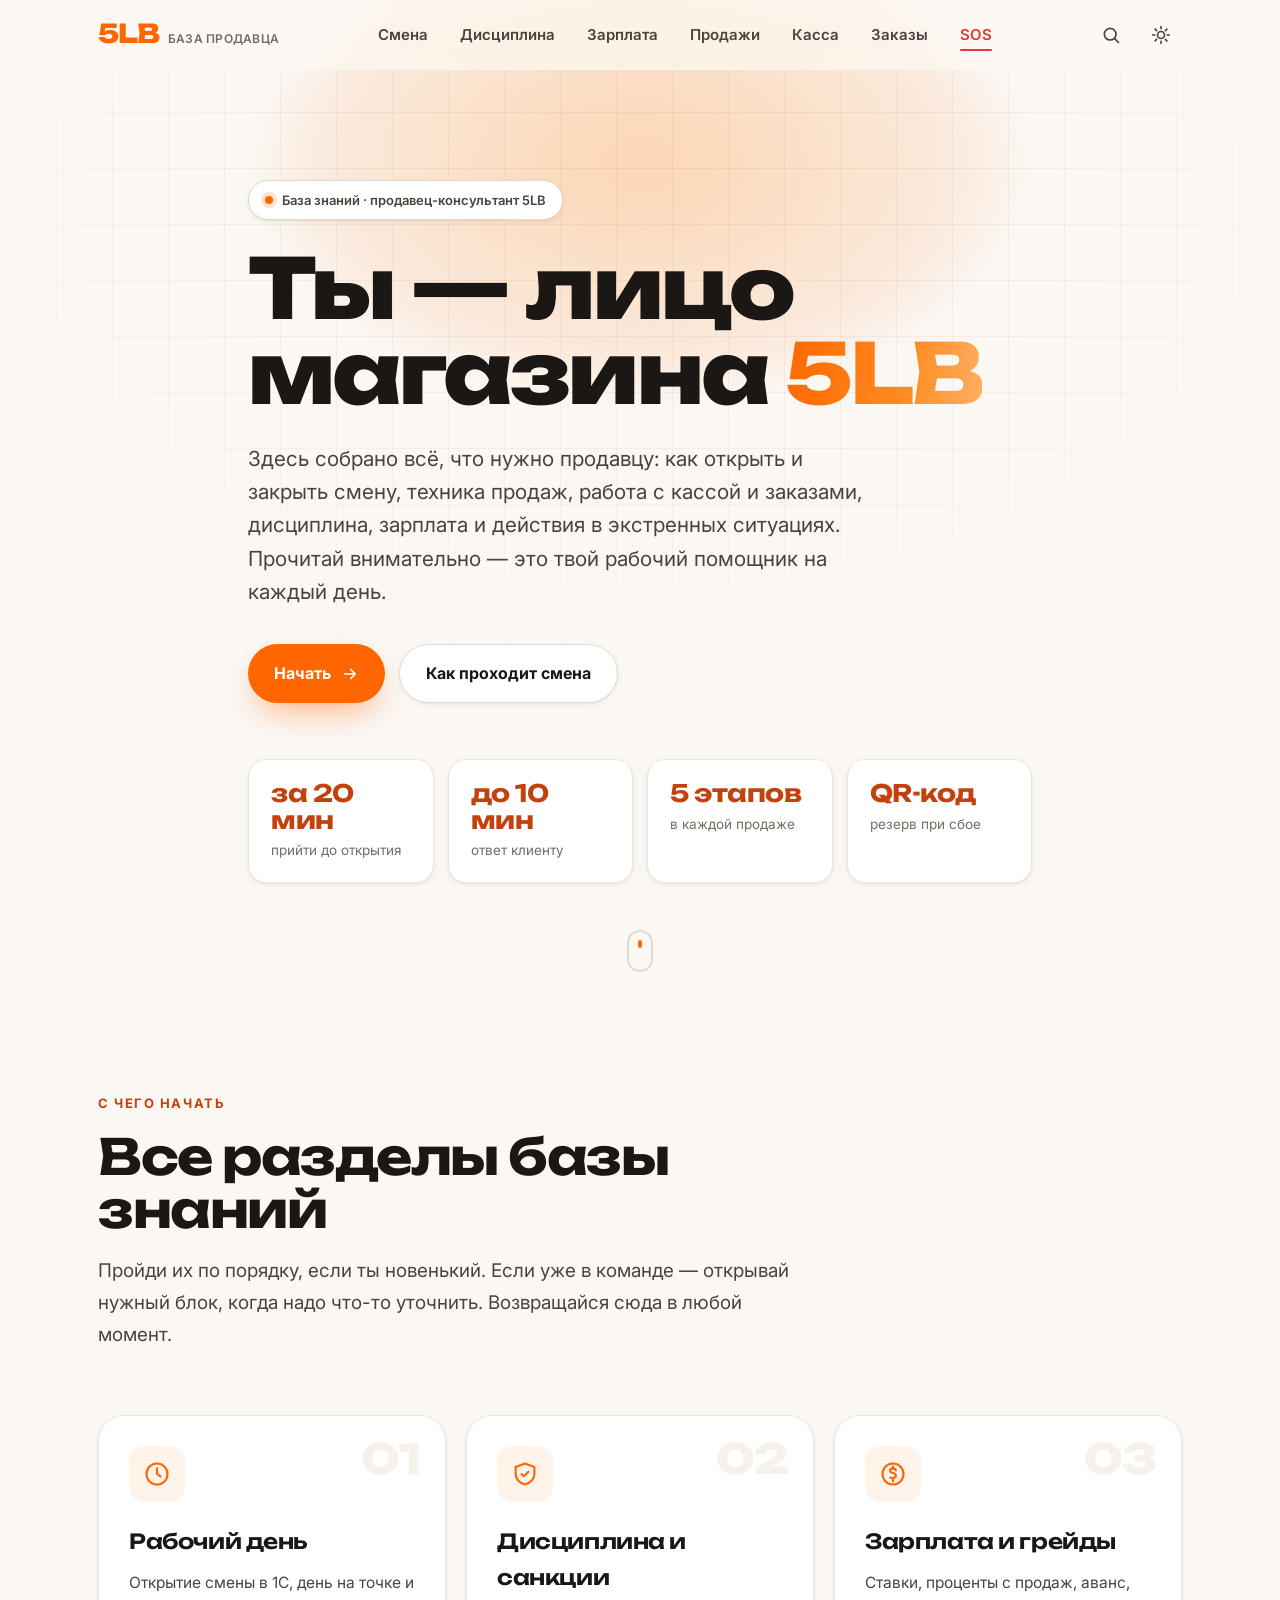
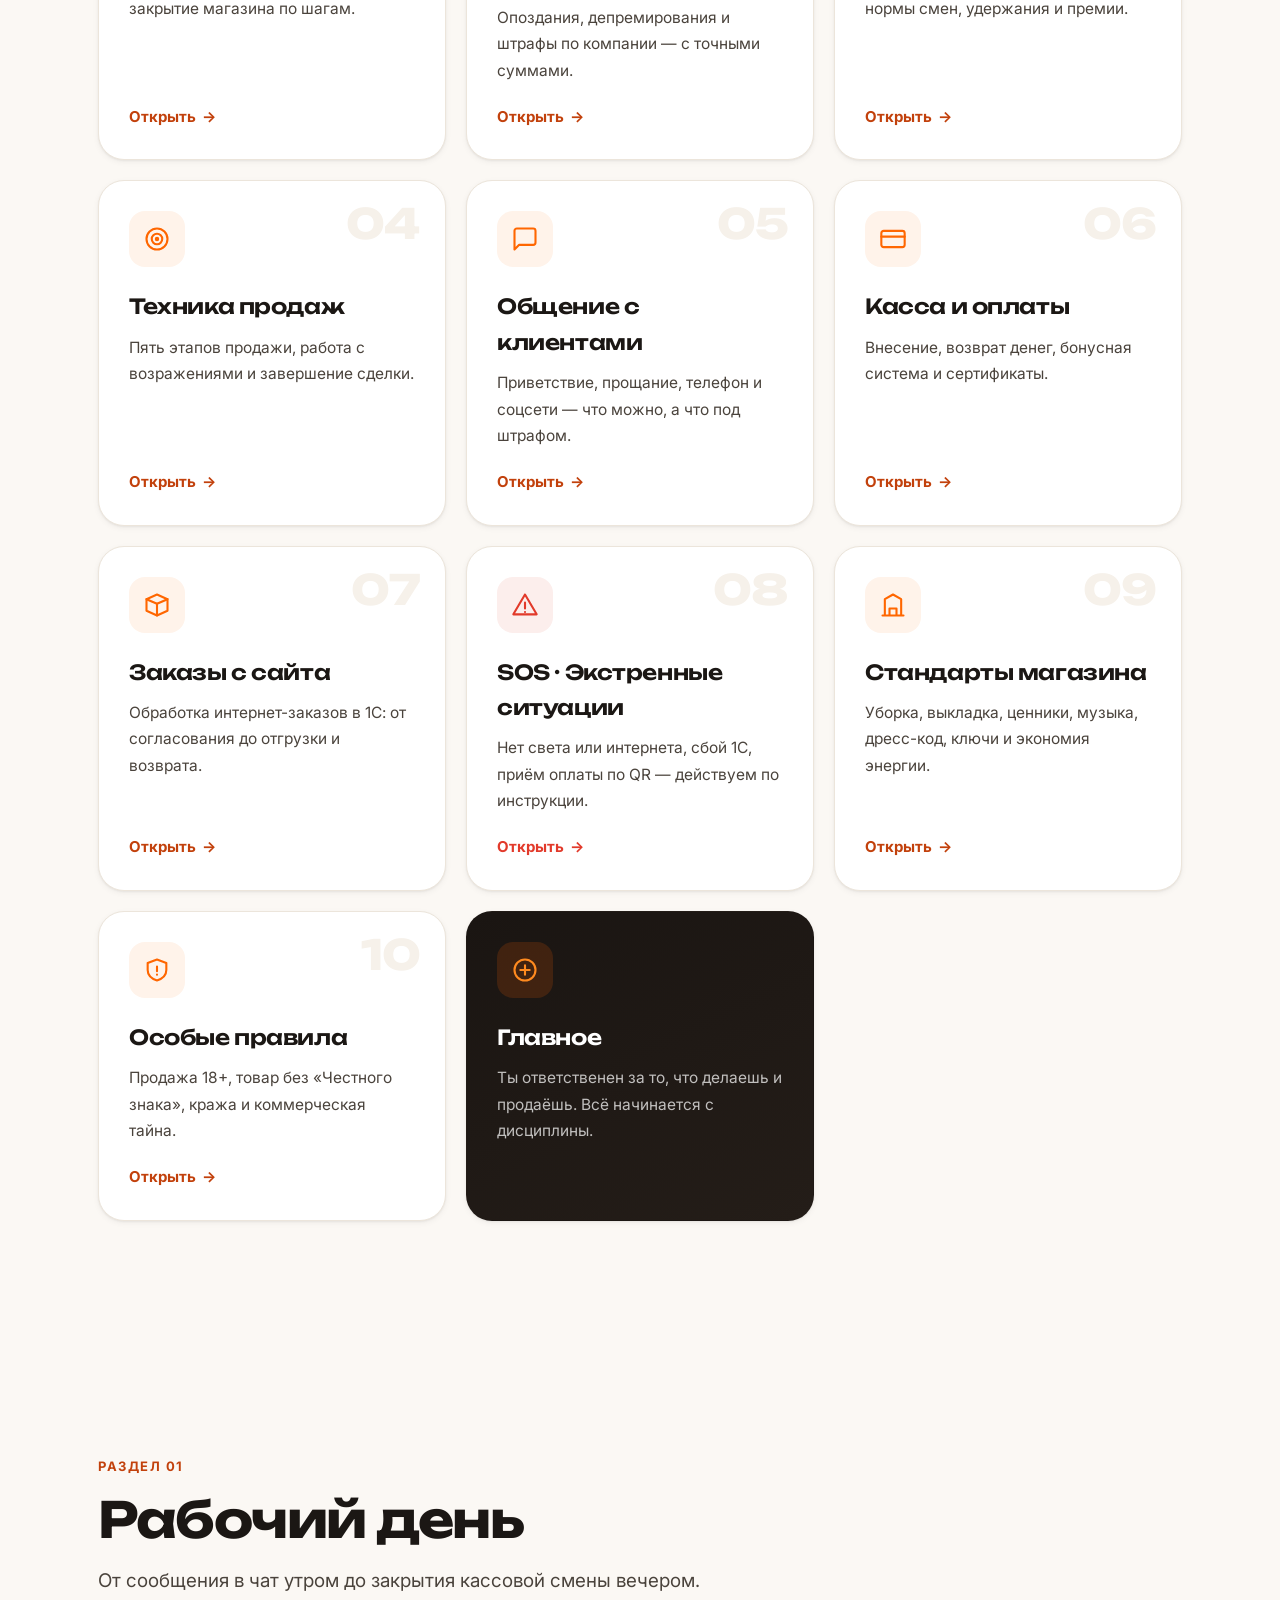
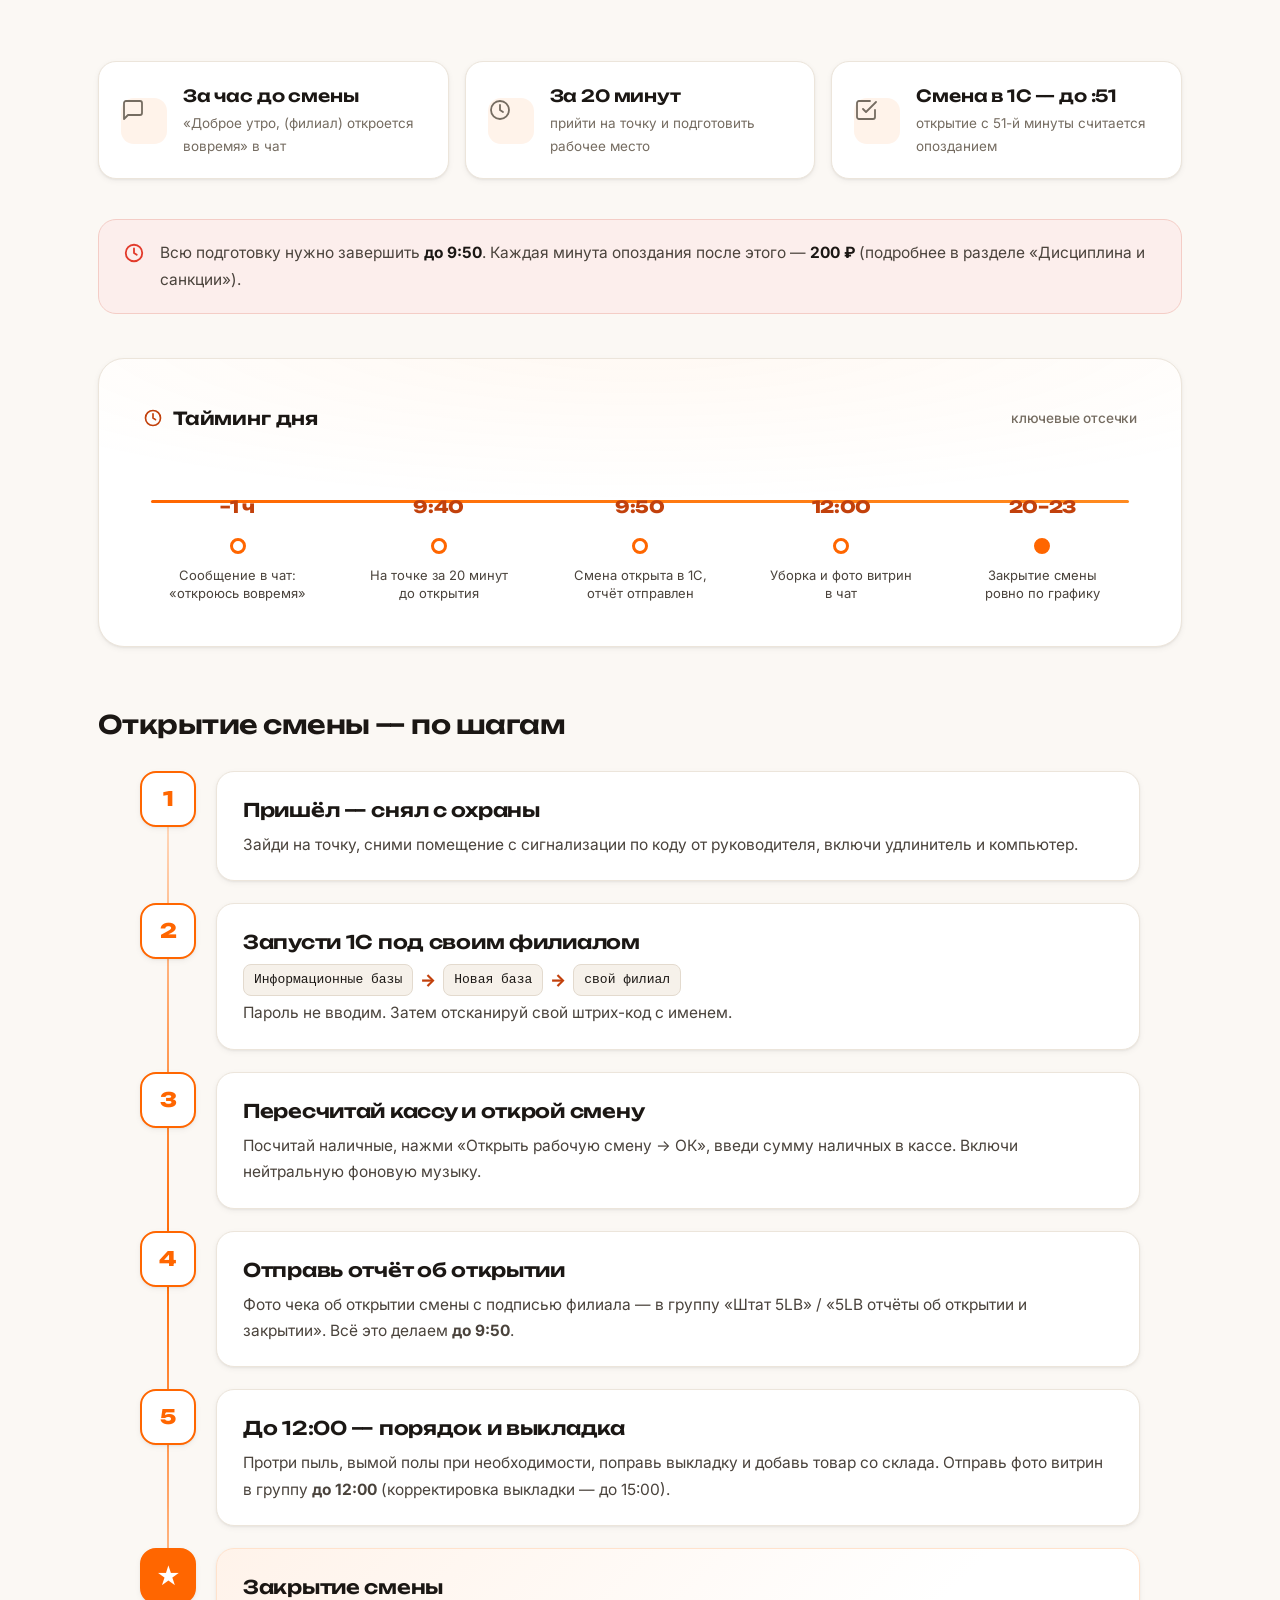
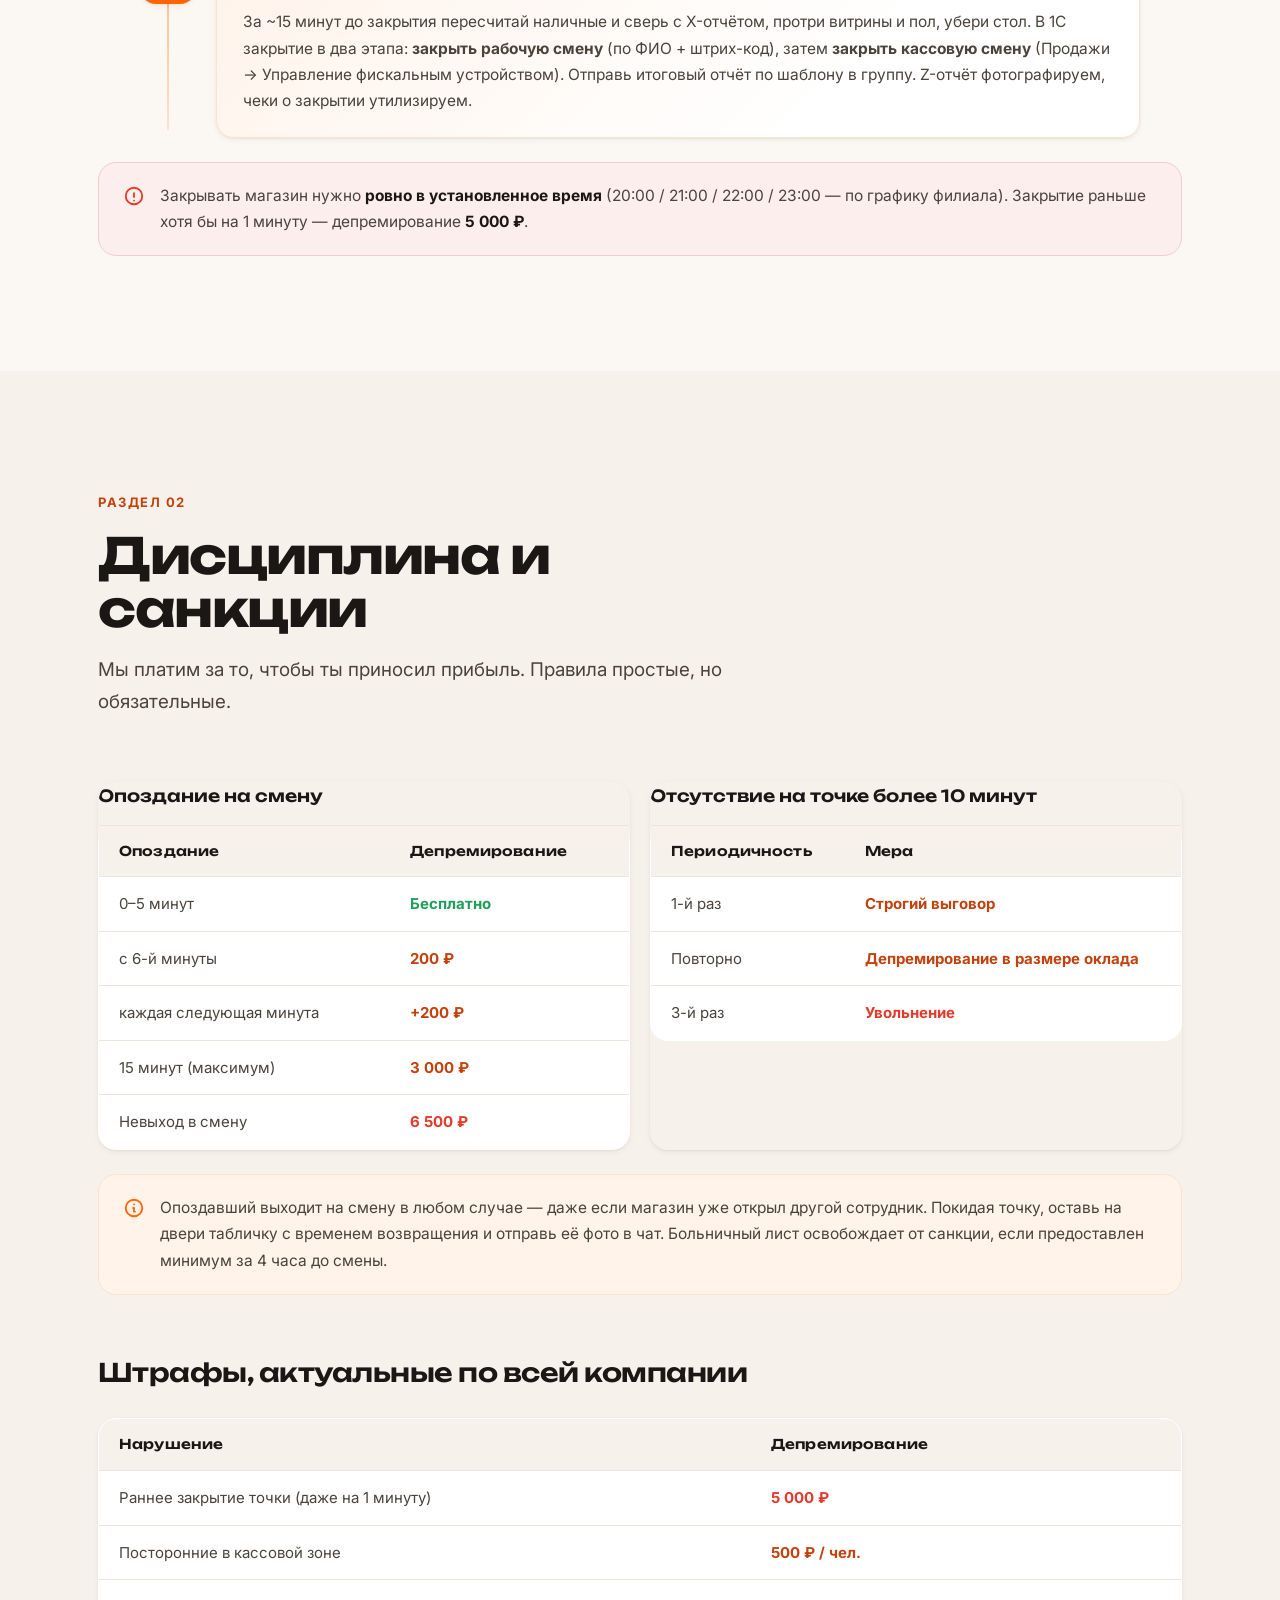
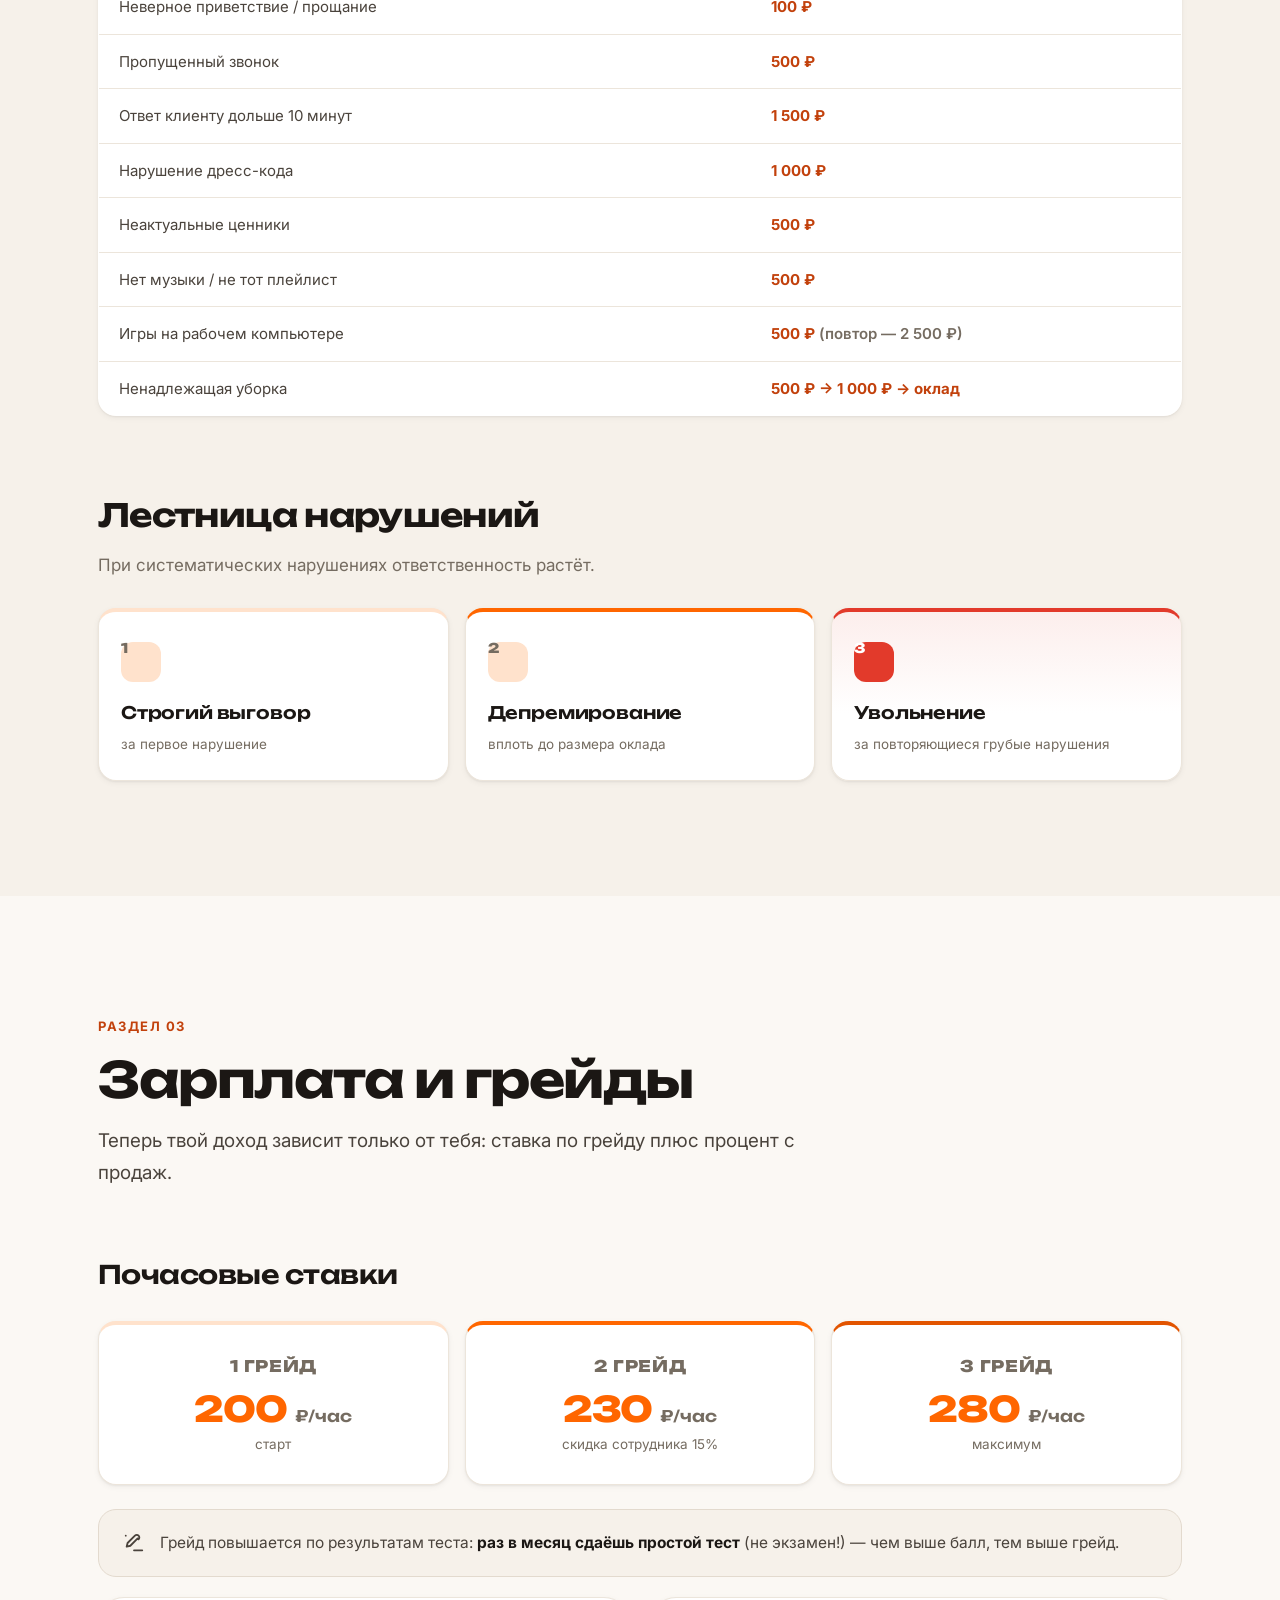
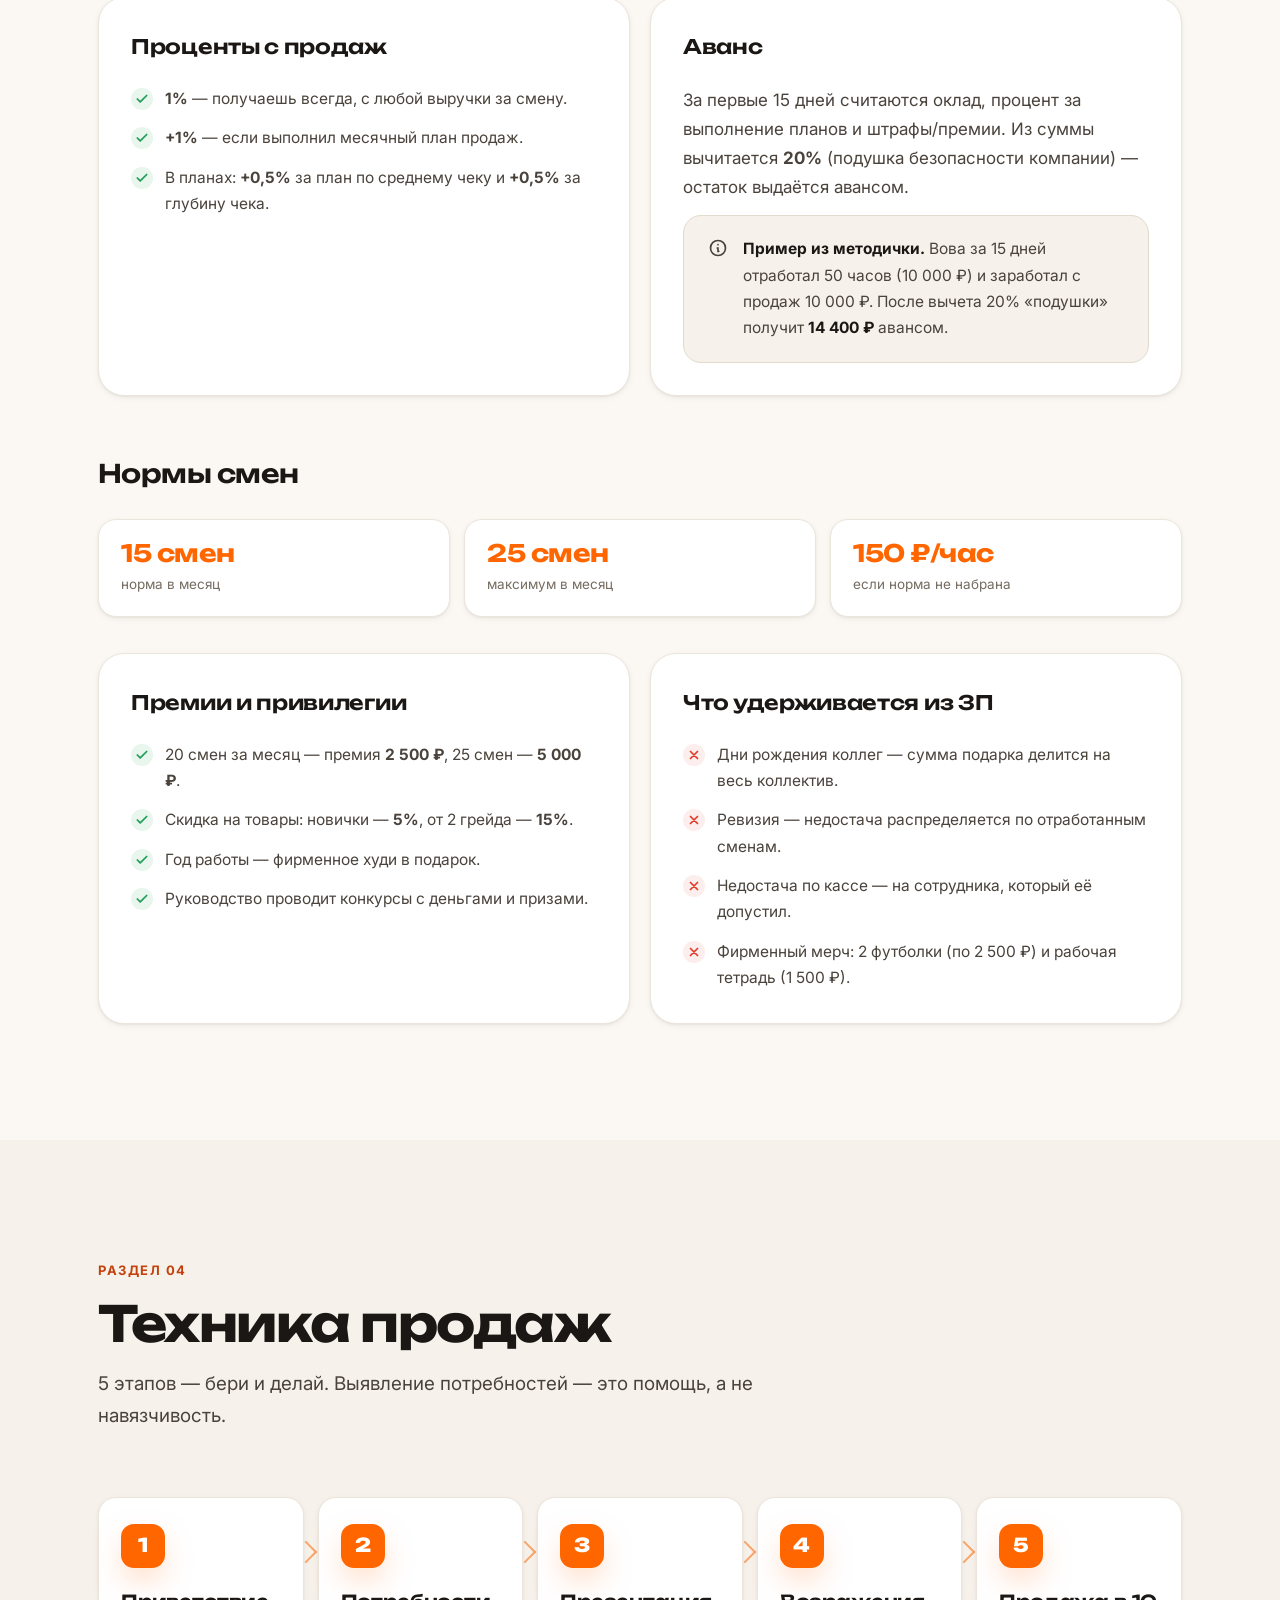
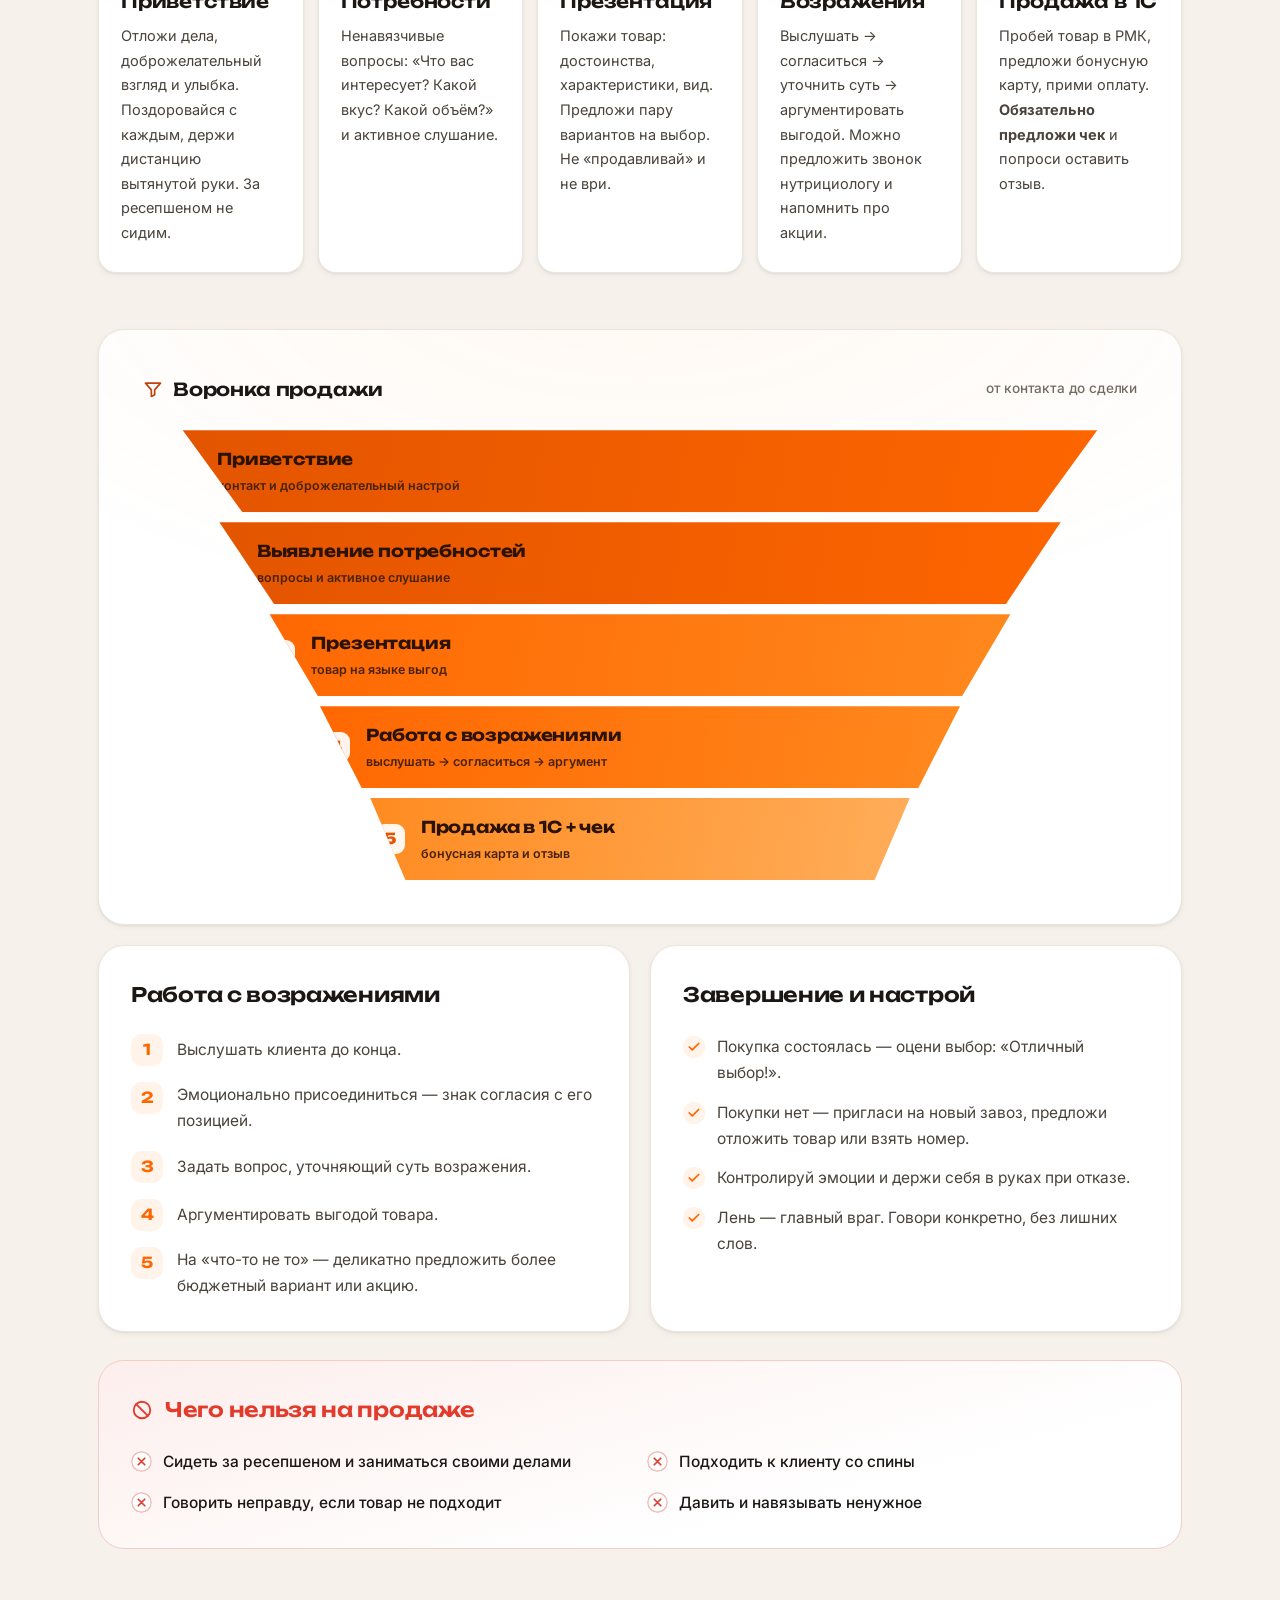
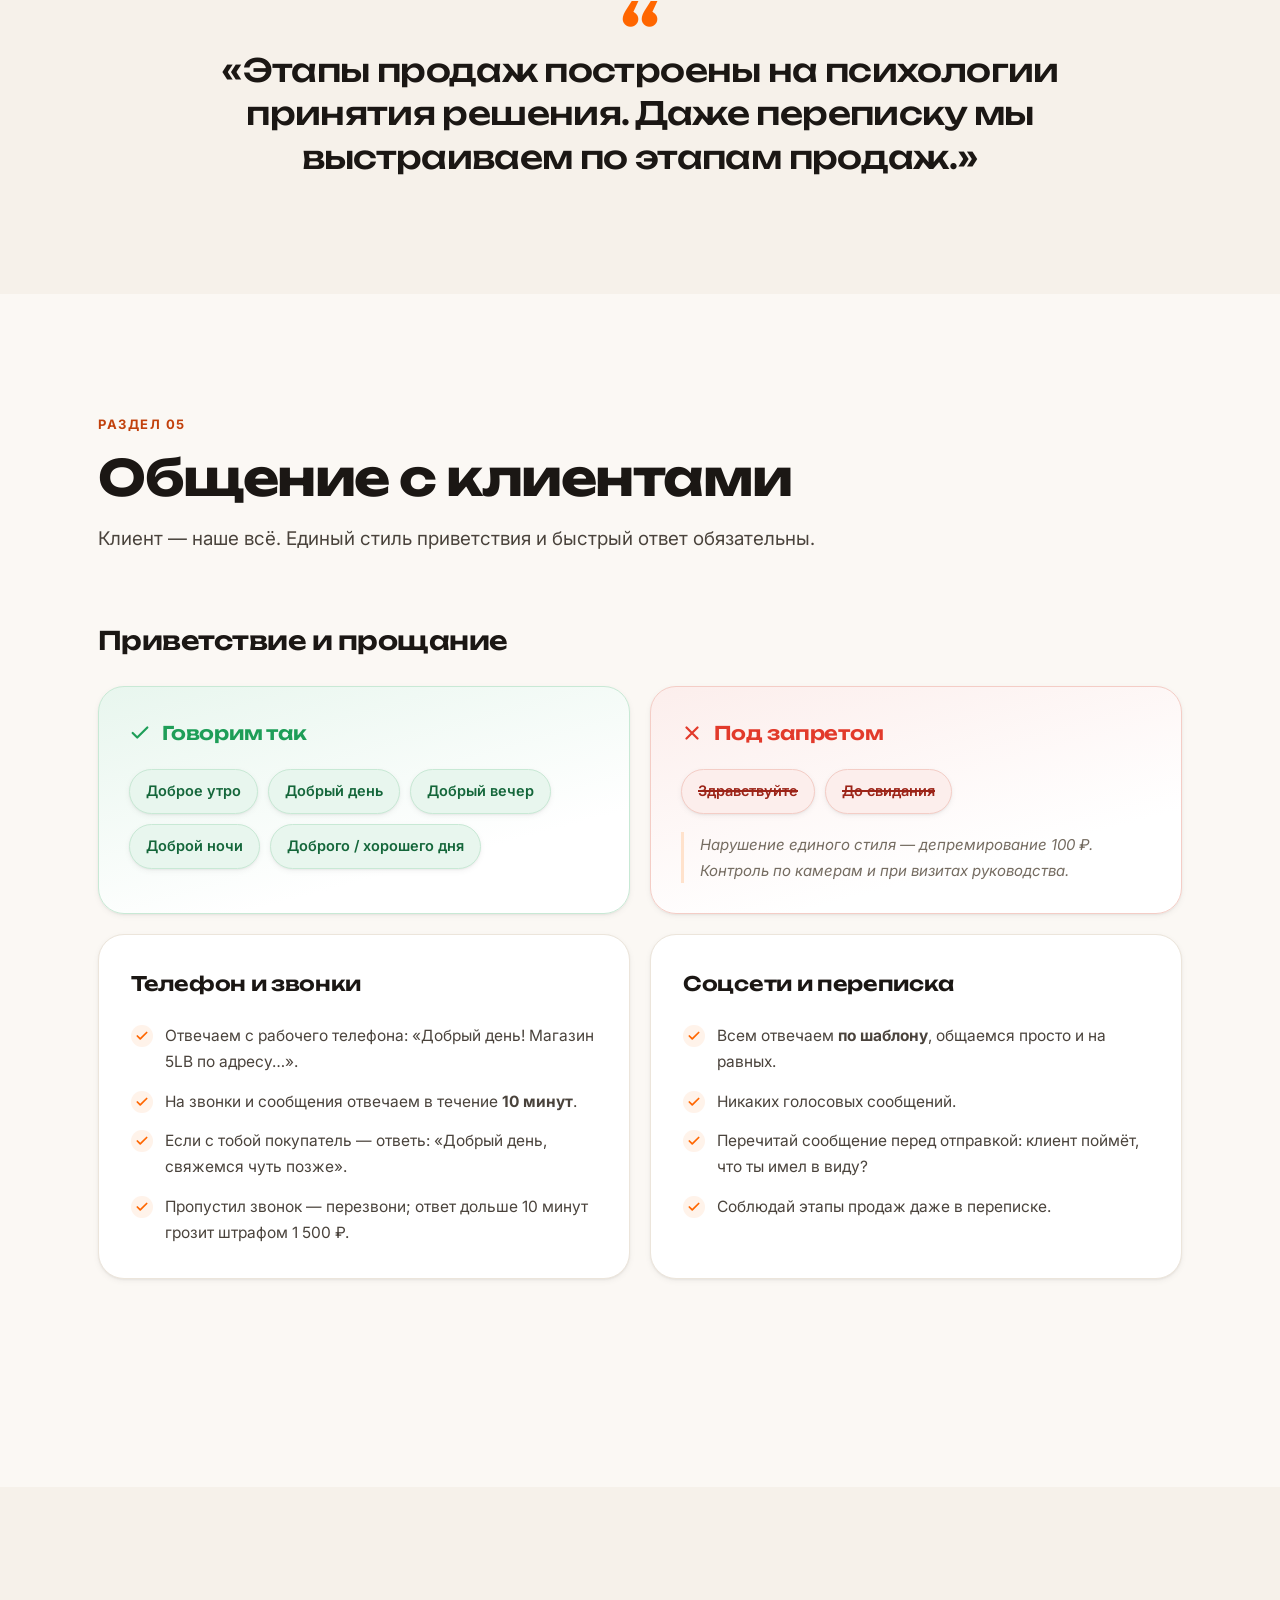
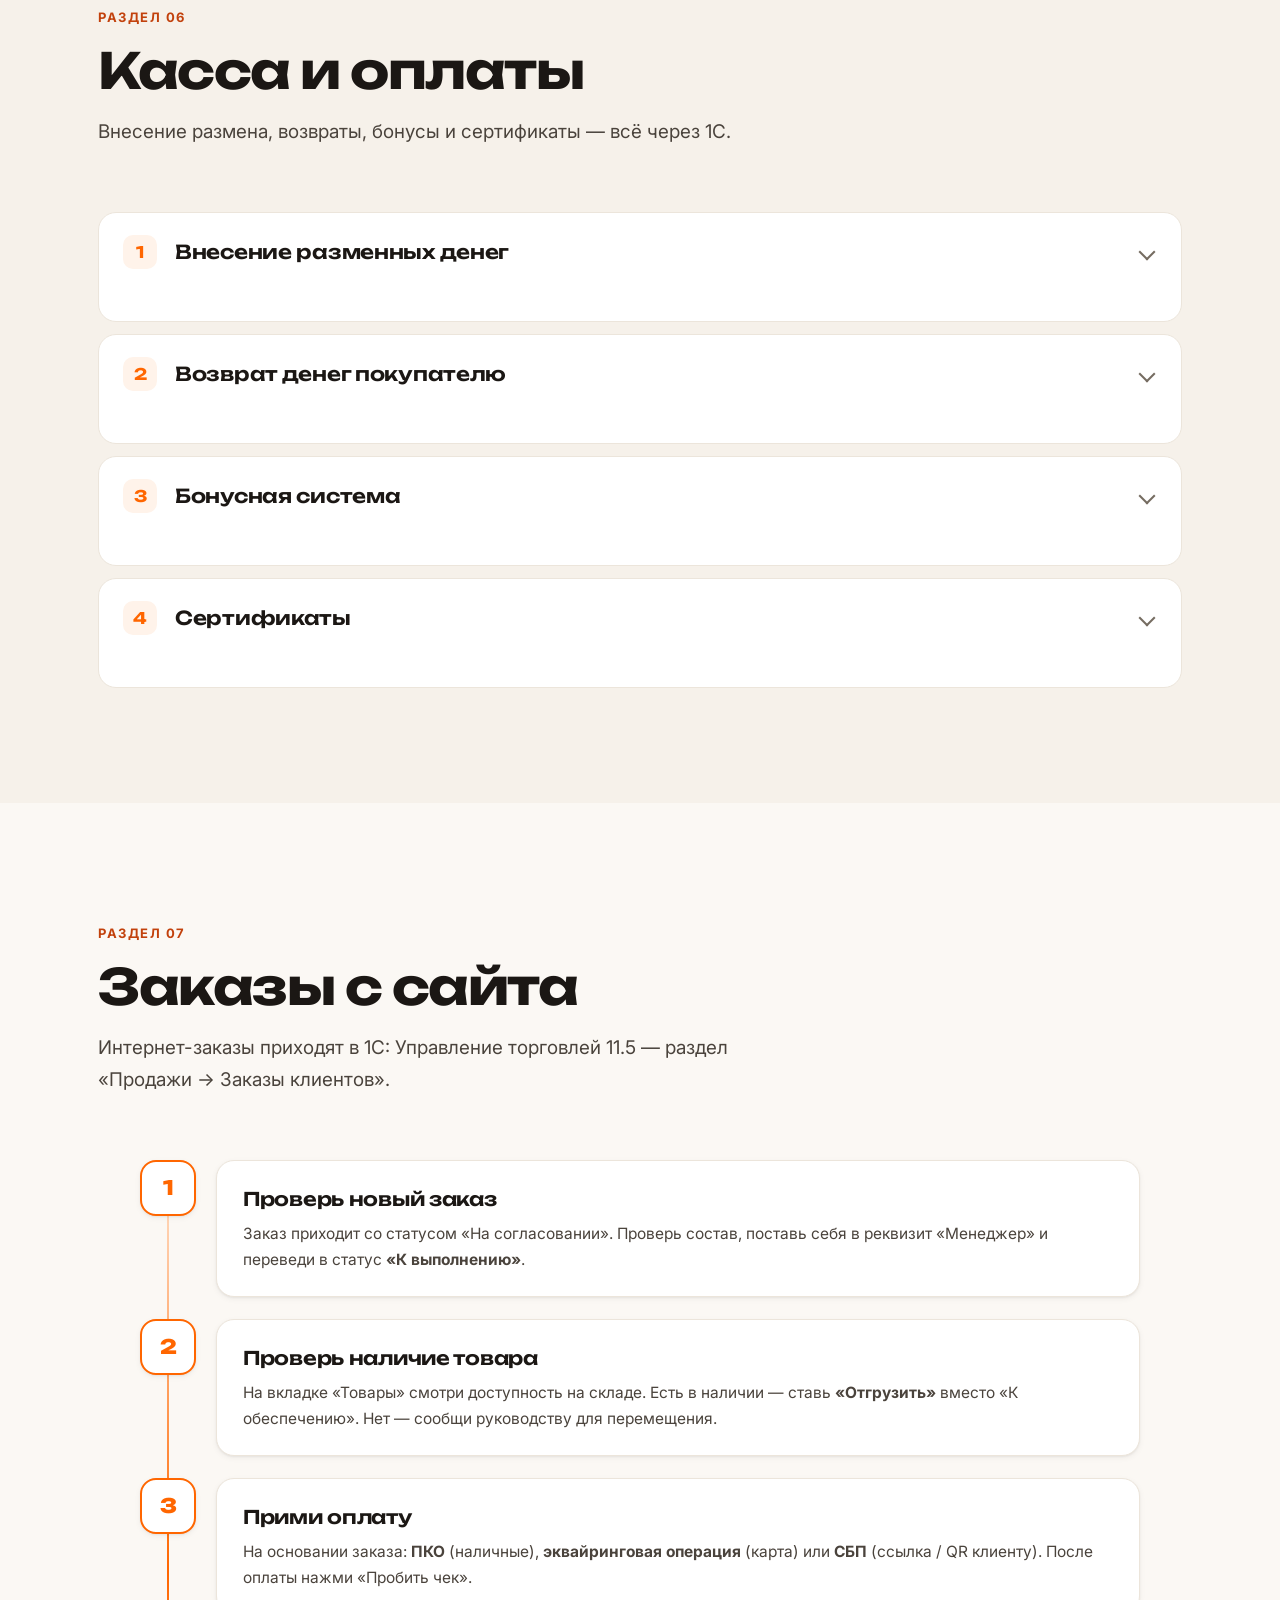
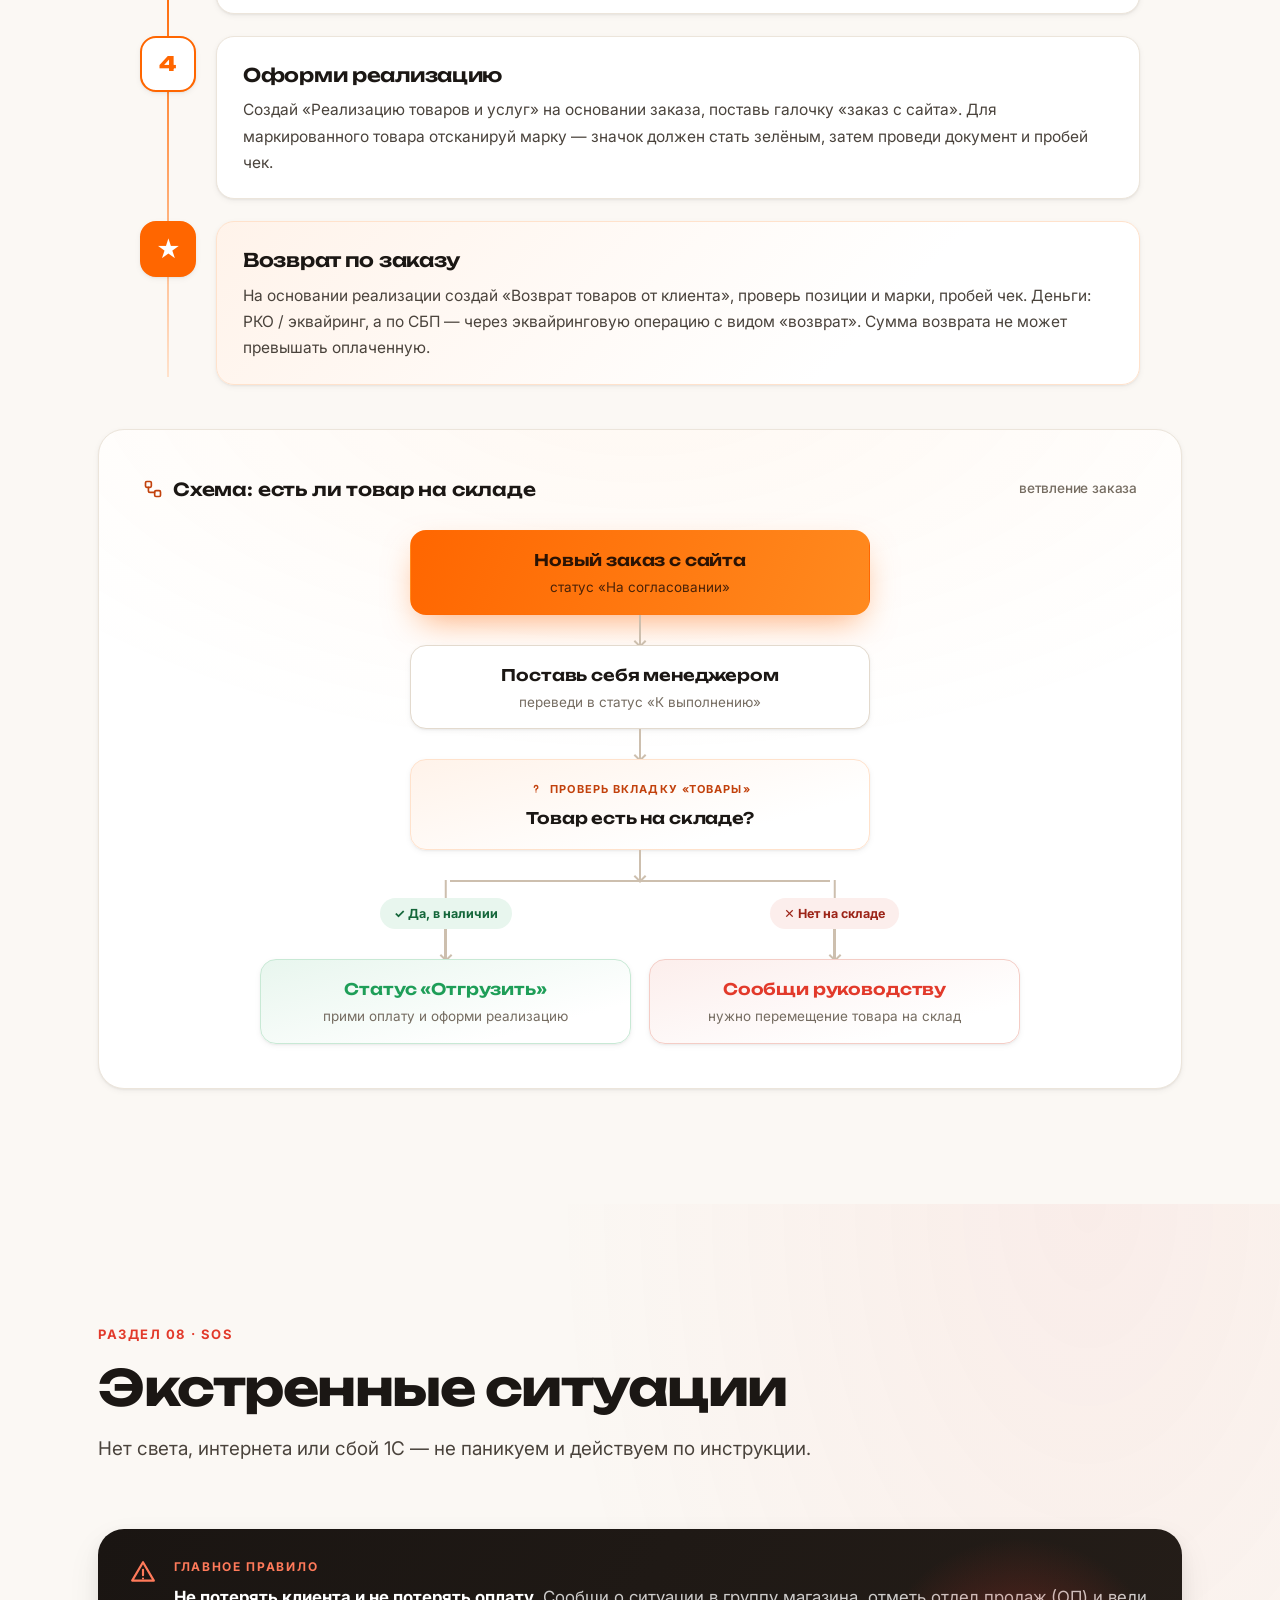
==== commit aac64a65: "Upgrade: diagrams, dark mode, PWA, a11y - 5 schematic diagrams: day time-ruler, sales funnel, orders" ====
--- a/index.html
+++ b/index.html
@@ -19,6 +19,20 @@
   <link rel="preconnect" href="https://fonts.gstatic.com" crossorigin />
   <link href="https://fonts.googleapis.com/css2?family=Inter:wght@400;500;600;700&family=Unbounded:wght@500;600;700;800&display=swap" rel="stylesheet" />
 
+  <link rel="manifest" href="manifest.webmanifest" />
+  <link rel="apple-touch-icon" href="data:image/svg+xml,%3Csvg xmlns='http://www.w3.org/2000/svg' viewBox='0 0 100 100'%3E%3Crect width='100' height='100' rx='22' fill='%23FF6600'/%3E%3Ctext x='50' y='68' font-family='Arial,sans-serif' font-size='40' font-weight='800' fill='white' text-anchor='middle'%3E5LB%3C/text%3E%3C/svg%3E" />
+
+  <!-- Apply saved theme before paint (no flash) -->
+  <script>
+    (function () {
+      try {
+        var t = localStorage.getItem("5lb-theme");
+        if (!t) t = matchMedia("(prefers-color-scheme: dark)").matches ? "dark" : "light";
+        if (t === "dark") document.documentElement.setAttribute("data-theme", "dark");
+      } catch (e) {}
+    })();
+  </script>
+
   <link rel="stylesheet" href="assets/css/styles.css" />
 </head>
 <body>
@@ -46,6 +60,10 @@
       <div class="header__actions">
         <button class="icon-btn" id="searchToggle" aria-label="Поиск по базе" aria-expanded="false">
           <svg viewBox="0 0 24 24" width="20" height="20" fill="none" stroke="currentColor" stroke-width="2" stroke-linecap="round"><circle cx="11" cy="11" r="7"/><path d="m21 21-4.3-4.3"/></svg>
+        </button>
+        <button class="icon-btn theme-btn" id="themeToggle" aria-label="Переключить тему" title="Светлая / тёмная тема">
+          <svg class="sun" viewBox="0 0 24 24" width="20" height="20" fill="none" stroke="currentColor" stroke-width="2" stroke-linecap="round" stroke-linejoin="round"><circle cx="12" cy="12" r="4.2"/><path d="M12 2v2.5M12 19.5V22M4.9 4.9l1.8 1.8M17.3 17.3l1.8 1.8M2 12h2.5M19.5 12H22M4.9 19.1l1.8-1.8M17.3 6.7l1.8-1.8"/></svg>
+          <svg class="moon" viewBox="0 0 24 24" width="20" height="20" fill="none" stroke="currentColor" stroke-width="2" stroke-linecap="round" stroke-linejoin="round"><path d="M21 12.8A9 9 0 1 1 11.2 3a7 7 0 0 0 9.8 9.8Z"/></svg>
         </button>
         <button class="burger" id="burger" aria-label="Меню" aria-expanded="false" aria-controls="primaryNav">
           <span></span><span></span><span></span>
@@ -248,6 +266,21 @@
           <p>Всю подготовку нужно завершить <b>до 9:50</b>. Каждая минута опоздания после этого — <b>200 ₽</b> (подробнее в разделе «Дисциплина и санкции»).</p>
         </div>
 
+        <div class="scheme reveal" role="img" aria-label="Тайминг дня: за час до смены — сообщение в чат; 9:40 — на точке за 20 минут до открытия; 9:50 — смена открыта в 1С и отчёт отправлен; 12:00 — уборка и фото витрин; 20:00–23:00 — закрытие смены ровно по графику.">
+          <div class="scheme__cap" aria-hidden="true">
+            <svg viewBox="0 0 24 24" fill="none" stroke="currentColor" stroke-width="2" stroke-linecap="round" stroke-linejoin="round"><circle cx="12" cy="12" r="9"/><path d="M12 7v5l3 2"/></svg>
+            Тайминг дня
+            <span>ключевые отсечки</span>
+          </div>
+          <div class="ruler" aria-hidden="true">
+            <div class="ruler__stop"><span class="ruler__time">−1 ч</span><span class="ruler__dot"></span><span class="ruler__label">Сообщение в чат: «откроюсь вовремя»</span></div>
+            <div class="ruler__stop"><span class="ruler__time">9:40</span><span class="ruler__dot"></span><span class="ruler__label">На точке за 20 минут до открытия</span></div>
+            <div class="ruler__stop"><span class="ruler__time">9:50</span><span class="ruler__dot"></span><span class="ruler__label">Смена открыта в 1С, отчёт отправлен</span></div>
+            <div class="ruler__stop"><span class="ruler__time">12:00</span><span class="ruler__dot"></span><span class="ruler__label">Уборка и фото витрин в чат</span></div>
+            <div class="ruler__stop ruler__stop--end"><span class="ruler__time">20–23</span><span class="ruler__dot"></span><span class="ruler__label">Закрытие смены ровно по графику</span></div>
+          </div>
+        </div>
+
         <h3 class="sub-title">Открытие смены — по шагам</h3>
         <ol class="timeline">
           <li class="tl reveal"><span class="tl__dot">1</span><div class="tl__card">
@@ -443,6 +476,21 @@
           <div class="step reveal"><span class="step__no">5</span><h4 class="step__title">Продажа в 1С</h4><p>Пробей товар в РМК, предложи бонусную карту, прими оплату. <b>Обязательно предложи чек</b> и попроси оставить отзыв.</p></div>
         </div>
 
+        <div class="scheme reveal" role="img" aria-label="Воронка продажи из пяти этапов: 1 — приветствие; 2 — выявление потребностей; 3 — презентация товара на языке выгод; 4 — работа с возражениями; 5 — продажа в 1С, чек, бонусная карта и отзыв.">
+          <div class="scheme__cap" aria-hidden="true">
+            <svg viewBox="0 0 24 24" fill="none" stroke="currentColor" stroke-width="2" stroke-linecap="round" stroke-linejoin="round"><path d="M3 5h18l-7 8v6l-4 2v-8L3 5Z"/></svg>
+            Воронка продажи
+            <span>от контакта до сделки</span>
+          </div>
+          <div class="funnel" aria-hidden="true">
+            <div class="funnel__row"><span class="funnel__n">1</span><span class="funnel__t">Приветствие<span>контакт и доброжелательный настрой</span></span></div>
+            <div class="funnel__row"><span class="funnel__n">2</span><span class="funnel__t">Выявление потребностей<span>вопросы и активное слушание</span></span></div>
+            <div class="funnel__row"><span class="funnel__n">3</span><span class="funnel__t">Презентация<span>товар на языке выгод</span></span></div>
+            <div class="funnel__row"><span class="funnel__n">4</span><span class="funnel__t">Работа с возражениями<span>выслушать → согласиться → аргумент</span></span></div>
+            <div class="funnel__row"><span class="funnel__n">5</span><span class="funnel__t">Продажа в 1С + чек<span>бонусная карта и отзыв</span></span></div>
+          </div>
+        </div>
+
         <div class="duo">
           <div class="panel reveal">
             <h3 class="panel__title">Работа с возражениями</h3>
@@ -632,6 +680,37 @@
             <p>На основании реализации создай «Возврат товаров от клиента», проверь позиции и марки, пробей чек. Деньги: РКО / эквайринг, а по СБП — через эквайринговую операцию с видом «возврат». Сумма возврата не может превышать оплаченную.</p>
           </div></li>
         </ol>
+
+        <div class="scheme reveal" role="img" aria-label="Схема обработки заказа. Новый заказ с сайта со статусом «На согласовании» — поставь себя менеджером и переведи в «К выполнению». Затем проверь вкладку «Товары»: если товар есть на складе — ставь статус «Отгрузить», прими оплату и оформи реализацию; если товара нет — сообщи руководству, нужно перемещение товара на склад.">
+          <div class="scheme__cap" aria-hidden="true">
+            <svg viewBox="0 0 24 24" fill="none" stroke="currentColor" stroke-width="2" stroke-linecap="round" stroke-linejoin="round"><rect x="3" y="3" width="7" height="7" rx="1.5"/><rect x="14" y="14" width="7" height="7" rx="1.5"/><path d="M6.5 10v4a2 2 0 0 0 2 2H14"/></svg>
+            Схема: есть ли товар на складе
+            <span>ветвление заказа</span>
+          </div>
+          <div class="flow-d" aria-hidden="true">
+            <div class="fd-node fd-node--start"><b>Новый заказ с сайта</b><span>статус «На согласовании»</span></div>
+            <div class="fd-link"></div>
+            <div class="fd-node"><b>Поставь себя менеджером</b><span>переведи в статус «К выполнению»</span></div>
+            <div class="fd-link"></div>
+            <div class="fd-node fd-node--decision">
+              <span class="fd-q"><svg viewBox="0 0 24 24" fill="none" stroke="currentColor" stroke-width="2.4" stroke-linecap="round"><path d="M9.1 9a3 3 0 1 1 4 2.8c-.8.3-1.1.8-1.1 1.7v.5"/><path d="M12 17h.01"/></svg>Проверь вкладку «Товары»</span>
+              <b>Товар есть на складе?</b>
+            </div>
+            <div class="fd-link"></div>
+            <div class="fd-split">
+              <div class="fd-col">
+                <span class="fd-branch-label fd-branch-label--yes">✓ Да, в наличии</span>
+                <div class="fd-link"></div>
+                <div class="fd-node fd-node--good"><b>Статус «Отгрузить»</b><span>прими оплату и оформи реализацию</span></div>
+              </div>
+              <div class="fd-col">
+                <span class="fd-branch-label fd-branch-label--no">✕ Нет на складе</span>
+                <div class="fd-link"></div>
+                <div class="fd-node fd-node--bad"><b>Сообщи руководству</b><span>нужно перемещение товара на склад</span></div>
+              </div>
+            </div>
+          </div>
+        </div>
       </div>
     </section>
 
@@ -649,6 +728,41 @@
           <div>
             <span class="sos-banner__label">Главное правило</span>
             <b>Не потерять клиента и не потерять оплату.</b> Сообщи о ситуации в группу магазина, отметь отдел продаж (ОП) и веди таблицу «На случай сбоев в 1С».
+          </div>
+        </div>
+
+        <div class="scheme reveal" role="img" aria-label="Дерево решений при сбое на точке. Нет света или интернета — принимай оплату по QR или наличными, веди таблицу «На случай сбоев в 1С», после восстановления проведи все продажи в 1С теми же чеками и способом оплаты. Нет свободного остатка — пиши в чат «Штат 5LB» и отметь Кирилла Владимировича; если нет ответа 2–3 минуты, зафиксируй чек в таблицу и прими оплату. Ошибка 1С или бонусов — отправь фото ошибки в чат «5LB техподдержка» и отметь специалиста: по 1С — Родион или Женя, по бонусам — @sysrootix.">
+          <div class="scheme__cap" aria-hidden="true">
+            <svg viewBox="0 0 24 24" fill="none" stroke="currentColor" stroke-width="2" stroke-linecap="round" stroke-linejoin="round"><path d="M12 3 2 20h20L12 3Z"/><path d="M12 10v5M12 18h.01"/></svg>
+            Что случилось — что делать
+            <span>дерево решений</span>
+          </div>
+          <div class="flow-d" aria-hidden="true">
+            <div class="fd-node fd-node--decision"><b>Сбой на точке</b><span>выбери ситуацию ниже</span></div>
+            <div class="fd-link"></div>
+            <div class="fd-split fd-split--3">
+              <div class="fd-col">
+                <span class="fd-branch-label fd-branch-label--case">Нет света / интернета</span>
+                <div class="fd-link"></div>
+                <div class="fd-node"><b>Приём оплаты по QR / нал</b><span>веди таблицу «На случай сбоев в 1С»</span></div>
+                <div class="fd-link"></div>
+                <div class="fd-node fd-node--good"><b>После — провести в 1С</b><span>теми же чеками и способом оплаты</span></div>
+              </div>
+              <div class="fd-col">
+                <span class="fd-branch-label fd-branch-label--case">Нет свободного остатка</span>
+                <div class="fd-link"></div>
+                <div class="fd-node"><b>Пиши в «Штат 5LB»</b><span>отметь Кирилла Владимировича</span></div>
+                <div class="fd-link"></div>
+                <div class="fd-node fd-node--good"><b>Нет ответа 2–3 мин</b><span>фиксируй чек в таблицу и прими оплату</span></div>
+              </div>
+              <div class="fd-col">
+                <span class="fd-branch-label fd-branch-label--case">Ошибка 1С / бонусов</span>
+                <div class="fd-link"></div>
+                <div class="fd-node"><b>Фото ошибки</b><span>в чат «5LB техподдержка»</span></div>
+                <div class="fd-link"></div>
+                <div class="fd-node fd-node--good"><b>Отметь спеца</b><span>1С — @rodion11_11 / @Opushu; бонусы — @sysrootix</span></div>
+              </div>
+            </div>
           </div>
         </div>
 
@@ -852,6 +966,35 @@
             </ul>
           </div>
         </div>
+        <div class="scheme reveal" role="img" aria-label="Схема проверки 18+. Клиент берёт товар 18+ (энергетик или предтреник) — попроси документ. Если это оригинал из списка и клиенту есть 18 — продаём как обычно. Если показывают фото документа или документ не из списка — отказываем, спокойно объясняя, что это требование закона.">
+          <div class="scheme__cap" aria-hidden="true">
+            <svg viewBox="0 0 24 24" fill="none" stroke="currentColor" stroke-width="2" stroke-linecap="round" stroke-linejoin="round"><rect x="3" y="4" width="18" height="16" rx="2"/><circle cx="9" cy="10" r="2"/><path d="M14 9h4M14 13h4M6 16h8"/></svg>
+            Схема проверки 18+
+            <span>энергетики и предтреники</span>
+          </div>
+          <div class="flow-d" aria-hidden="true">
+            <div class="fd-node fd-node--start"><b>Клиент берёт товар 18+</b><span>энергетик или предтреник</span></div>
+            <div class="fd-link"></div>
+            <div class="fd-node fd-node--decision">
+              <span class="fd-q"><svg viewBox="0 0 24 24" fill="none" stroke="currentColor" stroke-width="2.4" stroke-linecap="round"><path d="M9.1 9a3 3 0 1 1 4 2.8c-.8.3-1.1.8-1.1 1.7v.5"/><path d="M12 17h.01"/></svg>Попроси документ</span>
+              <b>Это оригинал из списка?</b>
+            </div>
+            <div class="fd-link"></div>
+            <div class="fd-split">
+              <div class="fd-col">
+                <span class="fd-branch-label fd-branch-label--yes">✓ Оригинал, 18+</span>
+                <div class="fd-link"></div>
+                <div class="fd-node fd-node--good"><b>Продаём</b><span>проводим продажу как обычно</span></div>
+              </div>
+              <div class="fd-col">
+                <span class="fd-branch-label fd-branch-label--no">✕ Фото / не из списка</span>
+                <div class="fd-link"></div>
+                <div class="fd-node fd-node--bad"><b>Отказываем</b><span>спокойно: это требование закона</span></div>
+              </div>
+            </div>
+          </div>
+        </div>
+
         <div class="callout callout--danger reveal">
           <svg viewBox="0 0 24 24" width="22" height="22" fill="none" stroke="currentColor" stroke-width="2" stroke-linecap="round" stroke-linejoin="round"><path d="M12 9v4M12 17h.01"/><circle cx="12" cy="12" r="9"/></svg>
           <p>Документ не подходит или клиент показывает только телефон — <b>отказываем в продаже</b>. Спокойно объясняем: это требование закона. При продаже несовершеннолетнему штраф ложится <b>лично на продавца</b>.</p>
--- a/assets/css/styles.css
+++ b/assets/css/styles.css
@@ -1331,6 +1331,215 @@
 .tag--no  { background: var(--red-bg); border-color: #F4CDC6; color: #9c2418; text-decoration: line-through; text-decoration-thickness: 2px; }
 
 /* =========================================================
+   DIAGRAMS — общий каркас «как в топовых доках»
+   ========================================================= */
+.scheme {
+  margin-top: clamp(26px, 4vw, 44px);
+  background:
+    radial-gradient(120% 100% at 50% -10%, rgba(255,138,31,.06), transparent 60%),
+    var(--surface);
+  border: 1px solid var(--border);
+  border-radius: var(--r-lg);
+  padding: clamp(24px, 4vw, 44px);
+  box-shadow: var(--sh-sm);
+  position: relative;
+  overflow: hidden;
+}
+.scheme__cap {
+  display: flex; align-items: center; gap: 10px;
+  font-family: var(--font-display);
+  font-weight: 600;
+  font-size: 1.12rem;
+  letter-spacing: -.01em;
+  color: var(--ink);
+  margin-bottom: 26px;
+}
+.scheme__cap svg { width: 20px; height: 20px; color: var(--orange-text); flex: none; }
+.scheme__cap span { color: var(--muted); font-family: var(--font-body); font-weight: 500; font-size: .85rem; margin-left: auto; }
+
+/* ---- Flowchart (вертикальный, адаптивный) ---- */
+.flow-d { display: flex; flex-direction: column; align-items: center; gap: 0; max-width: 760px; margin-inline: auto; }
+.fd-node {
+  position: relative;
+  width: 100%;
+  max-width: 460px;
+  background: var(--surface);
+  border: 1.5px solid var(--border-2);
+  border-radius: 16px;
+  padding: 16px 22px;
+  box-shadow: var(--sh-sm);
+  text-align: center;
+  transition: transform .25s var(--ease), box-shadow .25s, border-color .25s;
+}
+.fd-node:hover { transform: translateY(-2px); box-shadow: var(--sh-md); }
+.fd-node b { display: block; font-family: var(--font-display); font-weight: 600; font-size: 1rem; letter-spacing: -.01em; color: var(--ink); }
+.fd-node span { display: block; font-size: 13.5px; color: var(--muted); margin-top: 4px; line-height: 1.45; }
+
+.fd-node--start { background: linear-gradient(110deg, var(--orange), var(--orange-light)); border-color: transparent; box-shadow: var(--sh-orange); }
+.fd-node--start b { color: #2B1304; }
+.fd-node--start span { color: #4A2208; }
+
+.fd-node--decision {
+  background: linear-gradient(165deg, var(--orange-50), var(--surface) 75%);
+  border-color: var(--orange-100);
+  border-style: solid;
+}
+.fd-node--decision .fd-q {
+  display: inline-flex; align-items: center; gap: 7px;
+  font-size: 11px; font-weight: 700; letter-spacing: .1em; text-transform: uppercase;
+  color: var(--orange-text); margin-bottom: 6px;
+}
+.fd-node--decision .fd-q svg { width: 14px; height: 14px; }
+
+.fd-node--good { background: linear-gradient(165deg, var(--green-bg), var(--surface) 78%); border-color: #C8E9D5; }
+.fd-node--good b { color: var(--green); }
+.fd-node--bad  { background: linear-gradient(165deg, var(--red-bg), var(--surface) 78%); border-color: #F4CDC6; }
+.fd-node--bad b { color: var(--red); }
+
+/* vertical connector with arrowhead */
+.fd-link { width: 2.5px; height: 30px; background: var(--fd-line, var(--border-2)); position: relative; flex: none; }
+.fd-link::after {
+  content: ""; position: absolute; left: 50%; bottom: -1px;
+  width: 9px; height: 9px;
+  border-right: 2.5px solid var(--fd-line, var(--border-2)); border-bottom: 2.5px solid var(--fd-line, var(--border-2));
+  transform: translateX(-50%) rotate(45deg);
+}
+:root { --fd-line: #CDBFAE; }
+[data-theme="dark"] { --fd-line: #6A5848; }
+
+/* split into branches — with a horizontal trunk connecting columns to the parent */
+.fd-split { display: flex; gap: 18px; width: 100%; align-items: stretch; position: relative; padding-top: 18px; }
+.fd-split::before {
+  content: ""; position: absolute; top: 0; height: 2.5px;
+  left: calc(100% / var(--cols, 2) / 2); right: calc(100% / var(--cols, 2) / 2);
+  background: var(--fd-line);
+}
+.fd-split--3 { --cols: 3; }
+.fd-col { flex: 1 1 0; min-width: 0; display: flex; flex-direction: column; align-items: center; gap: 0; position: relative; }
+.fd-col::before {
+  content: ""; position: absolute; top: -18px; left: 50%;
+  width: 2.5px; height: 18px; background: var(--fd-line); transform: translateX(-50%);
+}
+.fd-branch-label {
+  display: inline-flex; align-items: center; gap: 6px;
+  font-size: 12.5px; font-weight: 700;
+  padding: 5px 14px; border-radius: var(--r-pill);
+  margin-bottom: 0;
+}
+.fd-branch-label--yes { background: var(--green-bg); color: #14663a; }
+.fd-branch-label--no  { background: var(--red-bg); color: #9c2418; }
+.fd-branch-label--case { background: var(--bg-tint); color: var(--ink); border: 1px solid var(--border-2); }
+.fd-col .fd-node { max-width: 100%; }
+
+/* ---- Funnel (воронка продаж) ---- */
+/* Dark text on the vibrant orange keeps brand colour AND clears WCAG AA (≈6–9:1). */
+.funnel { display: flex; flex-direction: column; align-items: center; gap: 10px; }
+.funnel__row {
+  width: var(--w, 100%);
+  min-width: min(100%, 250px);
+  display: flex; align-items: center; gap: 16px;
+  padding: 16px 28px;
+  color: #2B1304;
+  background: linear-gradient(100deg, var(--orange-dark), var(--orange));
+  clip-path: polygon(4% 0, 96% 0, 90% 100%, 10% 100%);
+  box-shadow: var(--sh-sm);
+  transition: transform .25s var(--ease), filter .25s;
+}
+.funnel__row:hover { transform: scale(1.015); filter: saturate(1.08) brightness(1.03); }
+.funnel__row:nth-child(2) { --w: 92%; }
+.funnel__row:nth-child(3) { --w: 81%; background: linear-gradient(100deg, var(--orange), var(--orange-light)); }
+.funnel__row:nth-child(4) { --w: 70%; background: linear-gradient(100deg, var(--orange), var(--orange-light)); }
+.funnel__row:nth-child(5) { --w: 59%; background: linear-gradient(100deg, var(--orange-light), #FFAE5C); }
+.funnel__n {
+  flex: none;
+  width: 30px; height: 30px;
+  display: grid; place-items: center;
+  border-radius: 9px;
+  background: rgba(255,255,255,.92);
+  color: var(--orange-dark);
+  font-family: var(--font-display); font-weight: 800; font-size: .95rem;
+}
+.funnel__t { font-family: var(--font-display); font-weight: 700; font-size: 1.02rem; letter-spacing: -.01em; }
+.funnel__t span { display: block; font-family: var(--font-body); font-weight: 600; font-size: 12.5px; color: #4A2208; letter-spacing: 0; margin-top: 1px; }
+
+/* ---- Time ruler (распорядок дня) ---- */
+.ruler { position: relative; display: flex; justify-content: space-between; gap: 12px; padding-top: 34px; margin-top: 8px; }
+.ruler::before {
+  content: ""; position: absolute; left: 8px; right: 8px; top: 41px;
+  height: 3px; border-radius: 3px;
+  background: linear-gradient(90deg, var(--orange), var(--orange-light));
+}
+.ruler__stop { position: relative; flex: 1 1 0; text-align: center; display: flex; flex-direction: column; align-items: center; }
+.ruler__time {
+  font-family: var(--font-display); font-weight: 800; font-size: 1.05rem; letter-spacing: -.02em;
+  color: var(--orange-text); margin-bottom: 16px;
+}
+.ruler__dot {
+  width: 16px; height: 16px; border-radius: 50%;
+  background: var(--surface); border: 3px solid var(--orange);
+  position: relative; z-index: 1; margin-bottom: 12px;
+}
+.ruler__stop--end .ruler__dot { background: var(--orange); }
+.ruler__label { font-size: 13px; color: var(--ink-soft); line-height: 1.4; max-width: 150px; }
+
+/* =========================================================
+   THEME TOGGLE
+   ========================================================= */
+.theme-btn { position: relative; }
+.theme-btn .moon { display: none; }
+[data-theme="dark"] .theme-btn .sun { display: none; }
+[data-theme="dark"] .theme-btn .moon { display: block; }
+
+/* =========================================================
+   DARK THEME
+   ========================================================= */
+[data-theme="dark"] {
+  --bg:        #15110D;
+  --bg-tint:   #1E1711;
+  --surface:   #241C15;
+  --ink:       #F7F1E8;
+  --ink-soft:  #D8CEBF;
+  --muted:     #A99C8B;
+  --border:    #322820;
+  --border-2:  #41342A;
+
+  --orange-text: #FF9A40;
+  --orange-50:   rgba(255,123,20,.12);
+  --orange-100:  rgba(255,123,20,.28);
+
+  --red-bg:    rgba(226,58,43,.16);
+  --green-bg:  rgba(30,158,88,.17);
+
+  --sh-sm: 0 1px 2px rgba(0,0,0,.30), 0 2px 8px rgba(0,0,0,.28);
+  --sh-md: 0 6px 18px rgba(0,0,0,.35), 0 14px 36px rgba(0,0,0,.40);
+  --sh-lg: 0 24px 60px -18px rgba(0,0,0,.65), 0 10px 26px rgba(0,0,0,.45);
+}
+[data-theme="dark"] body { color: var(--ink-soft); }
+[data-theme="dark"] .header { background: rgba(21,17,13,.72); }
+[data-theme="dark"] .hero__grid {
+  background-image:
+    linear-gradient(to right, rgba(255,255,255,.05) 1px, transparent 1px),
+    linear-gradient(to bottom, rgba(255,255,255,.05) 1px, transparent 1px);
+}
+[data-theme="dark"] .hero__glow { opacity: .7; }
+[data-theme="dark"] .card__no { color: rgba(255,255,255,.05); }
+[data-theme="dark"] .card:hover .card__no { color: rgba(255,123,20,.12); }
+[data-theme="dark"] .crosses li::before { background-color: var(--surface); box-shadow: inset 0 0 0 1.5px rgba(226,58,43,.5); }
+[data-theme="dark"] .tag--yes { color: #6BD79B; }
+[data-theme="dark"] .tag--no  { color: #FF9A85; }
+[data-theme="dark"] .fd-branch-label--yes { color: #6BD79B; }
+[data-theme="dark"] .fd-branch-label--no  { color: #FF9A85; }
+[data-theme="dark"] .fd-node--good b { color: #6BD79B; }
+[data-theme="dark"] .fd-node--bad b  { color: #FF9A85; }
+[data-theme="dark"] .ftable td.amount--free { color: #6BD79B; }
+[data-theme="dark"] .after__row span { color: #8FE3B4; }
+[data-theme="dark"] mark.search-hit { background: rgba(255,138,31,.4); color: #fff; }
+[data-theme="dark"] .btn--ghost:hover { color: var(--orange-light); }
+/* keep intentionally-dark blocks readable */
+[data-theme="dark"] .sos-banner,
+[data-theme="dark"] .card--cta { box-shadow: var(--sh-md); }
+
+/* =========================================================
    SCROLL REVEAL
    ========================================================= */
 .reveal {
@@ -1342,6 +1551,15 @@
 
 /* Body scroll lock when mobile menu open */
 body.nav-open { overflow: hidden; }
+
+/* Screen-reader-only helper */
+.visually-hidden {
+  position: absolute !important;
+  width: 1px; height: 1px;
+  padding: 0; margin: -1px;
+  overflow: hidden; clip: rect(0 0 0 0); clip-path: inset(50%);
+  white-space: nowrap; border: 0;
+}
 
 /* =========================================================
    RESPONSIVE
@@ -1411,6 +1629,44 @@
 
   /* 1С breadcrumb chips wrap instead of forcing horizontal scroll */
   .path code { white-space: normal; overflow-wrap: anywhere; }
+
+  /* Diagrams on phones */
+  .scheme { padding: 22px 16px; }
+  .funnel__row { clip-path: polygon(2% 0, 98% 0, 94% 100%, 6% 100%); padding: 14px 20px; }
+  .funnel__t { font-size: .95rem; }
+  .ruler { flex-direction: column; gap: 0; padding-top: 0; }
+  .ruler::before {
+    left: 7px; right: auto; top: 8px; bottom: 8px;
+    width: 3px; height: auto;
+    background: linear-gradient(180deg, var(--orange), var(--orange-light));
+  }
+  .ruler__stop { flex-direction: row; align-items: flex-start; gap: 16px; text-align: left; padding-bottom: 22px; }
+  .ruler__stop:last-child { padding-bottom: 0; }
+  .ruler__time { margin: 0; order: 2; min-width: 64px; }
+  .ruler__dot { margin: 4px 0 0; order: 1; }
+  .ruler__label { order: 3; max-width: none; }
+}
+
+/* 3-column tree needs to stack earlier than 2-column forks */
+@media (max-width: 820px) {
+  .fd-split--3 { flex-direction: column; gap: 0; padding-top: 0; }
+  .fd-split--3::before { display: none; }
+  .fd-split--3 .fd-col::before { display: none; }
+  .fd-split--3 .fd-col + .fd-col { margin-top: 0; }
+  .scheme { padding: 26px 18px; }
+}
+
+@media (max-width: 520px) {
+  /* 2-column branches stack vertically on small phones */
+  .fd-split { flex-direction: column; gap: 0; padding-top: 0; }
+  .fd-split::before { display: none; }
+  .fd-col::before { display: none; }
+  .fd-split .fd-col + .fd-col { margin-top: 0; }
+}
+
+/* Suppress transitions during theme switch to avoid jank */
+.theme-switching, .theme-switching *, .theme-switching *::before, .theme-switching *::after {
+  transition: none !important;
 }
 
 @media (max-width: 380px) {
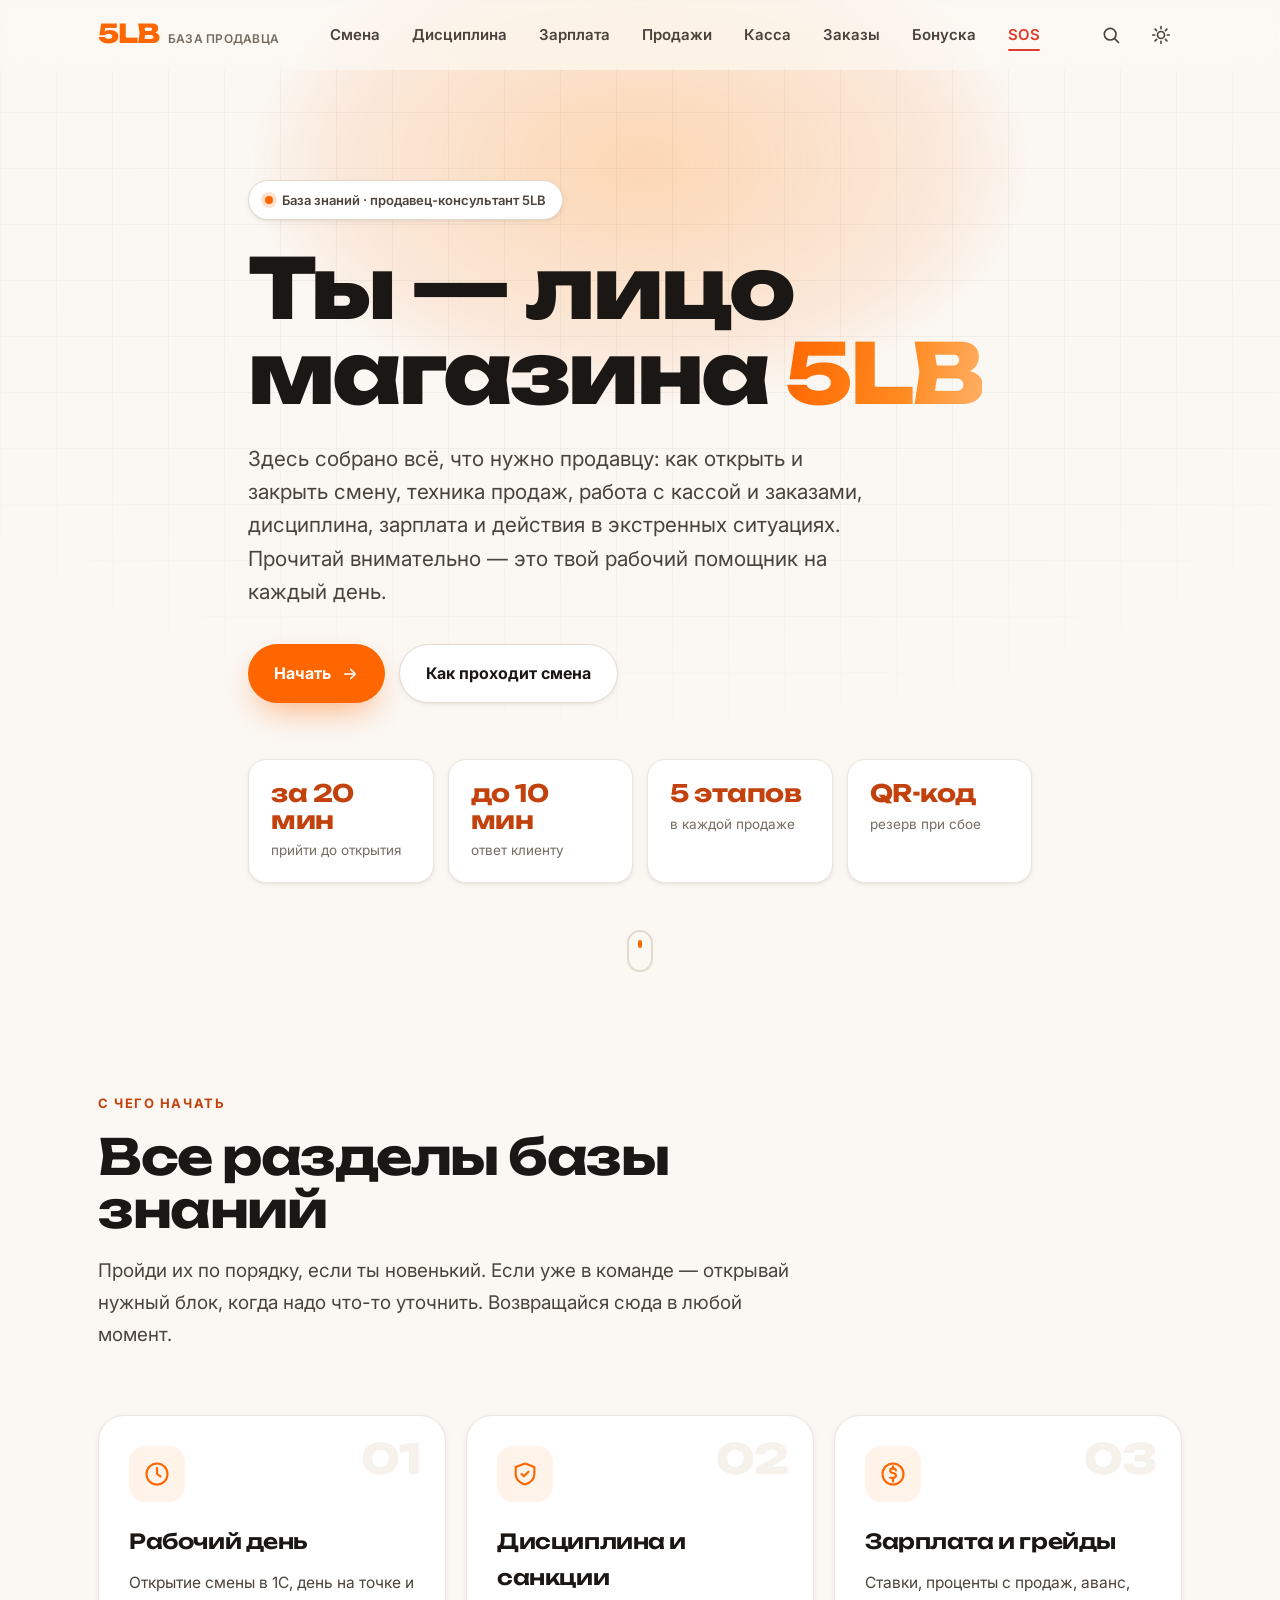
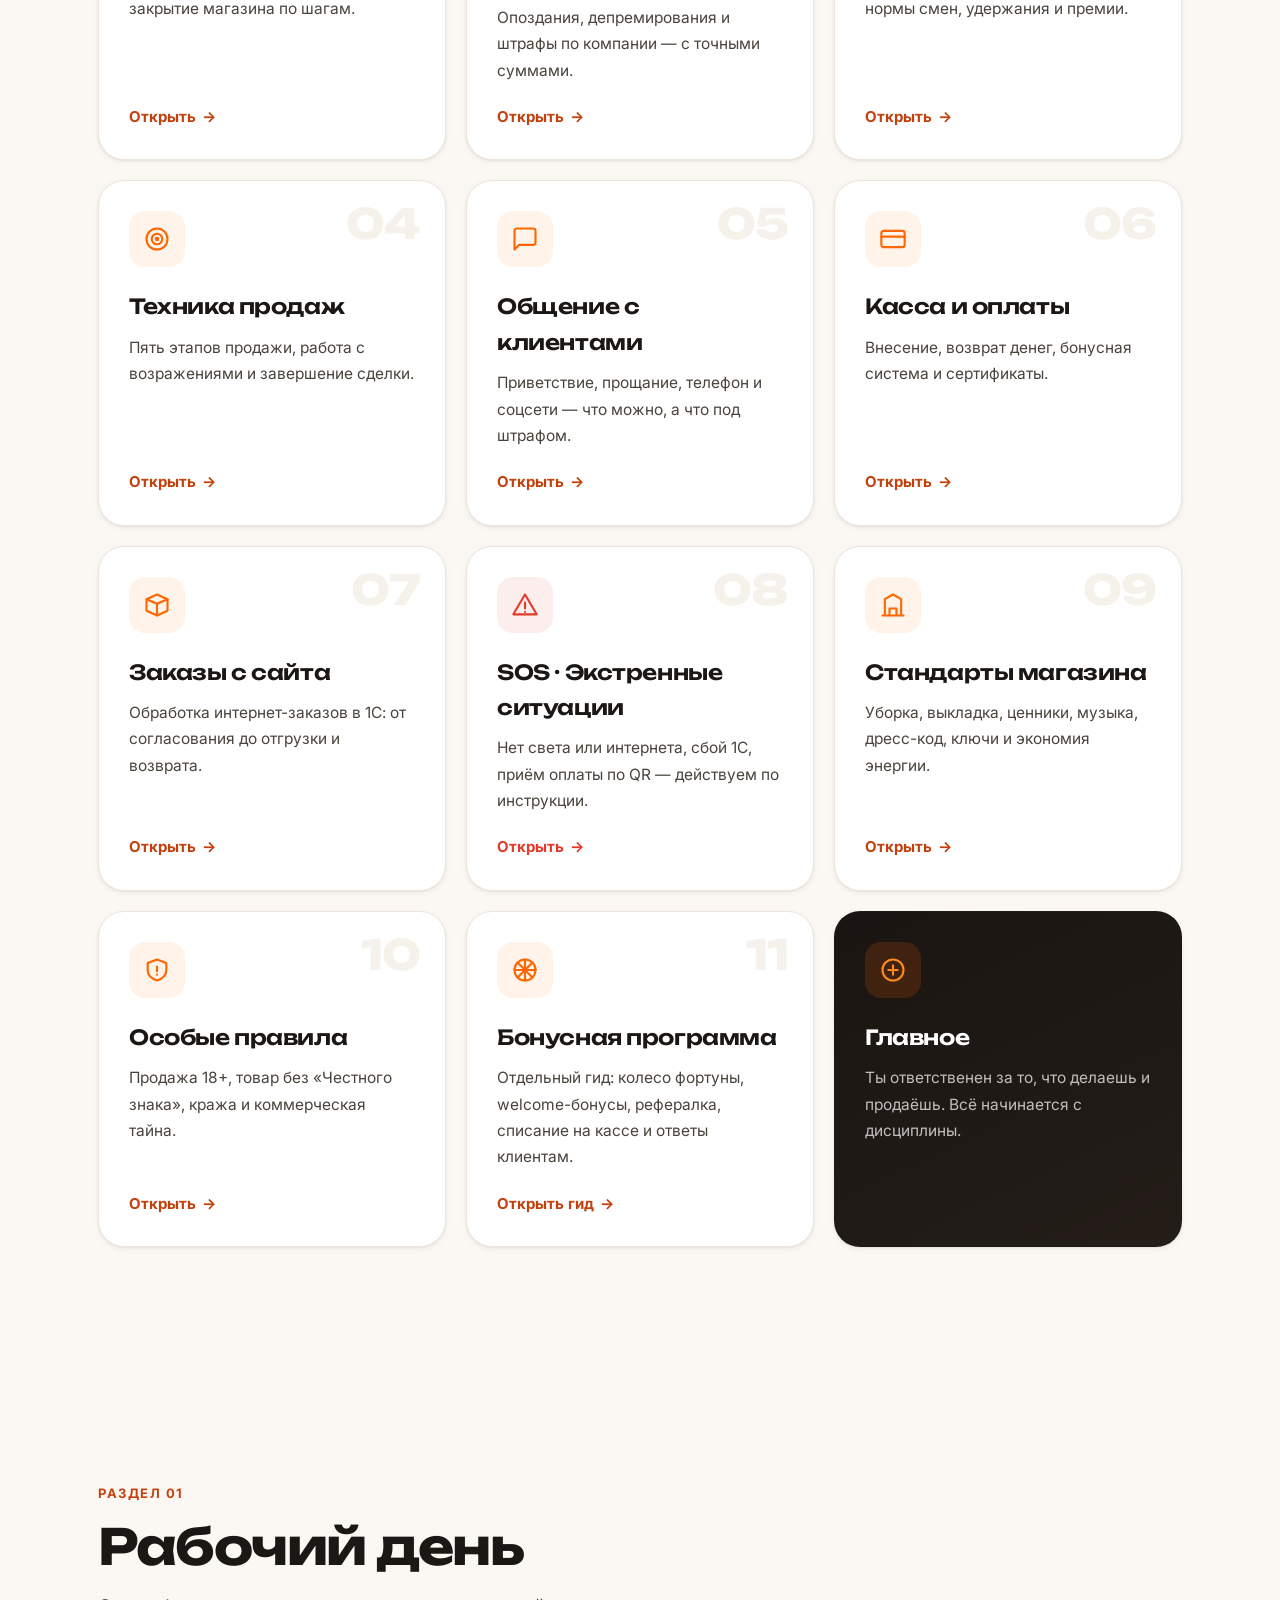
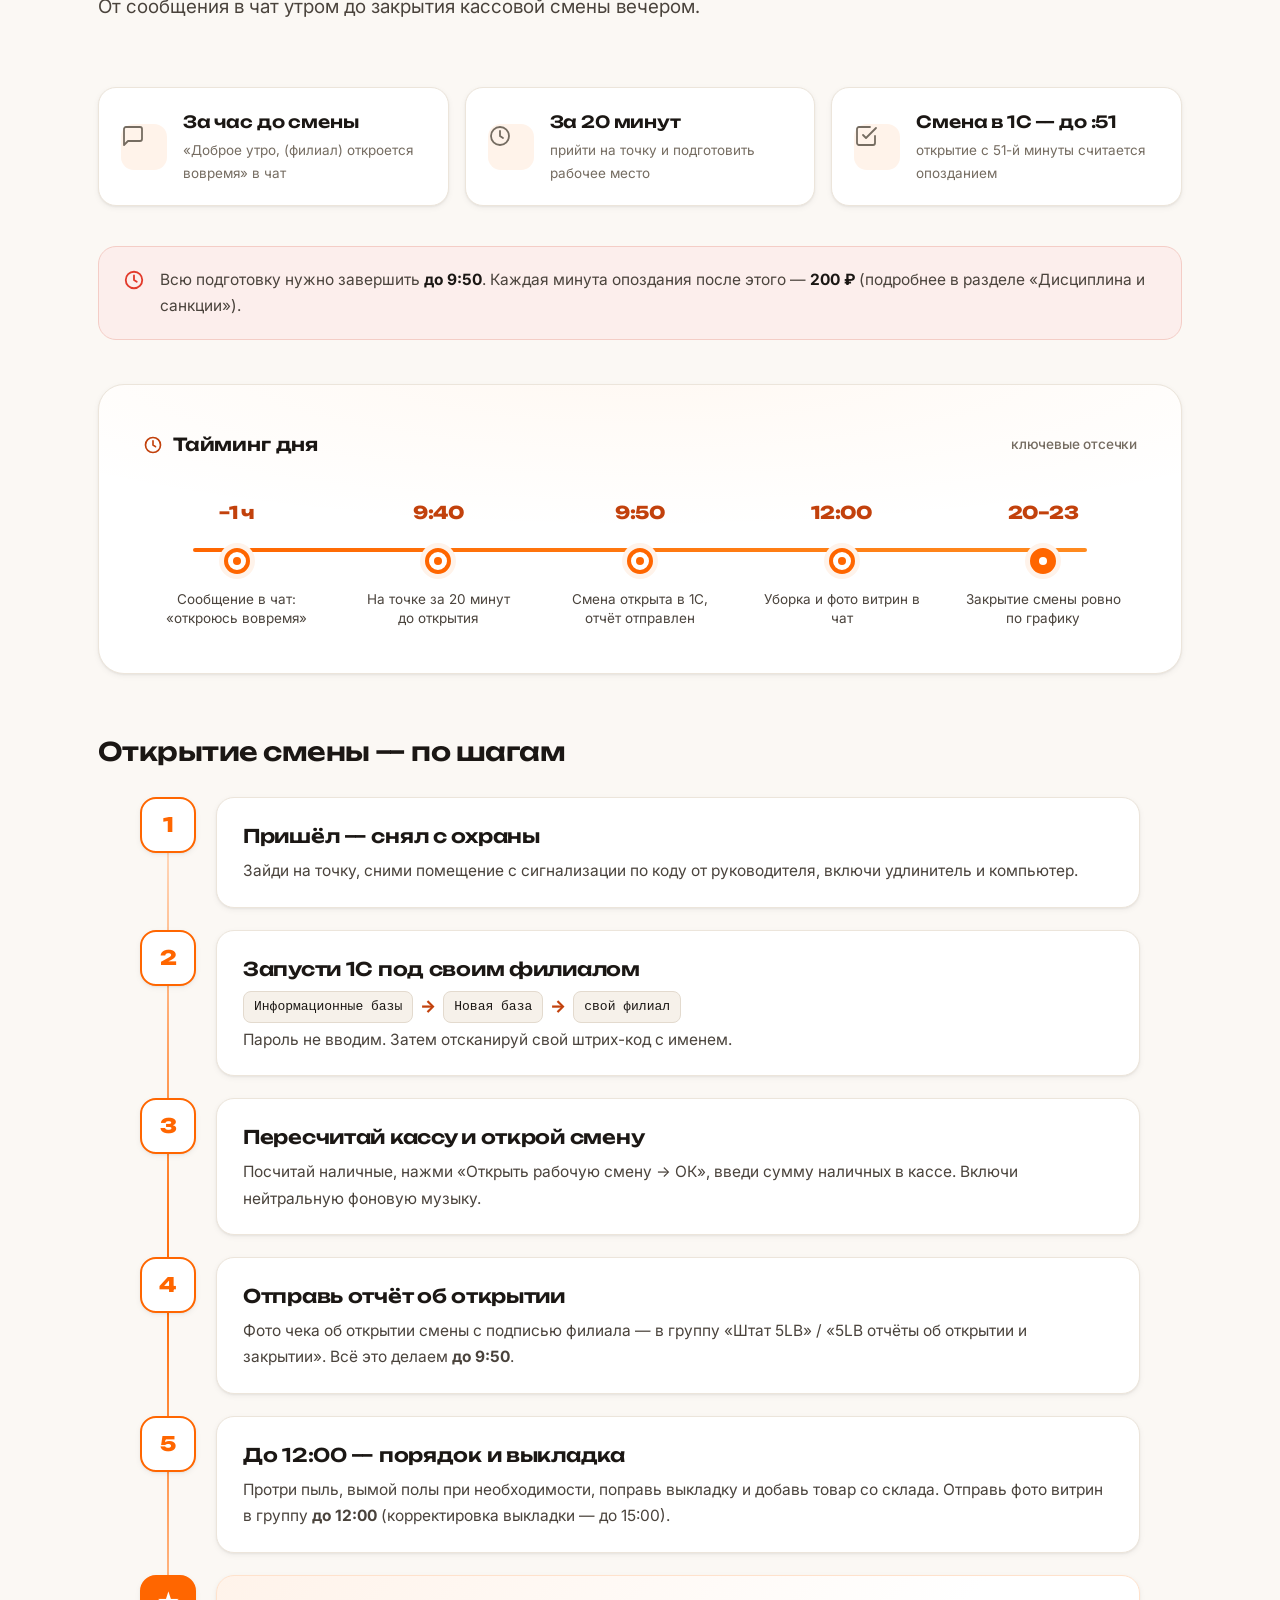
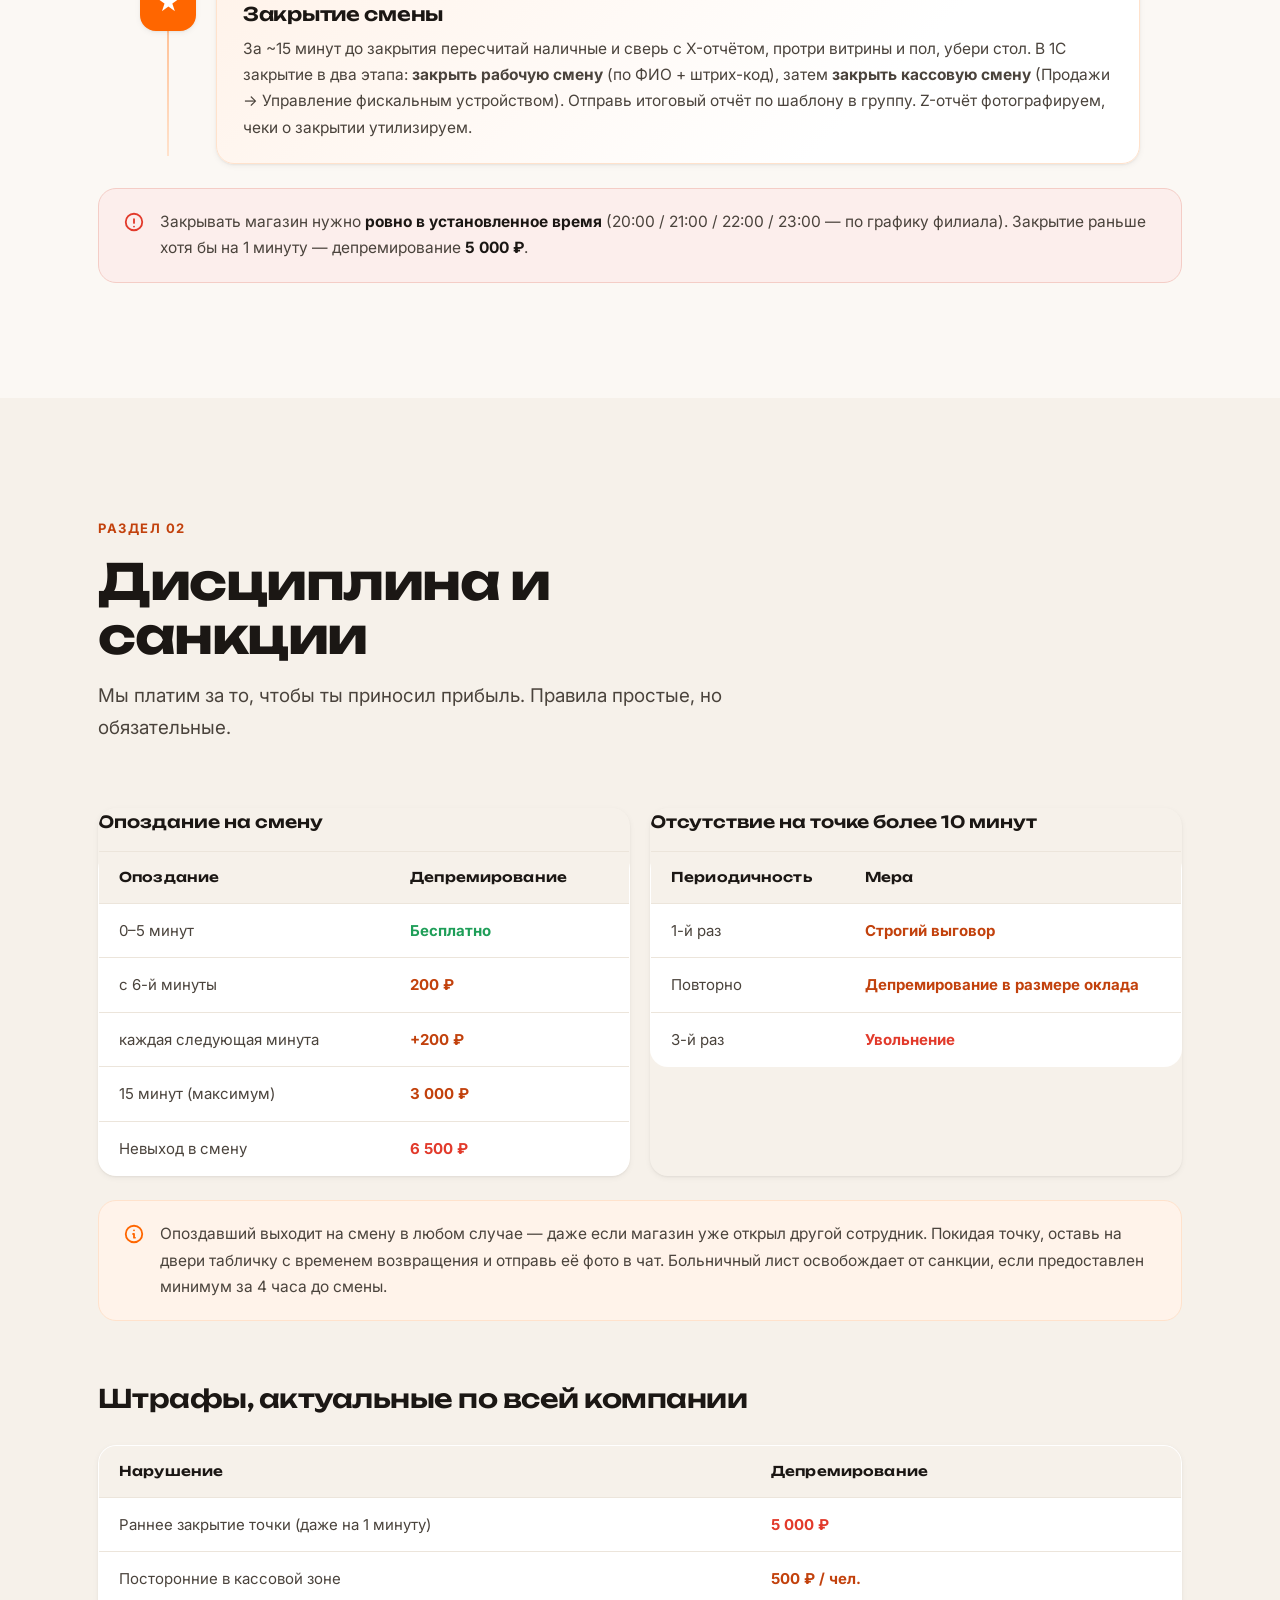
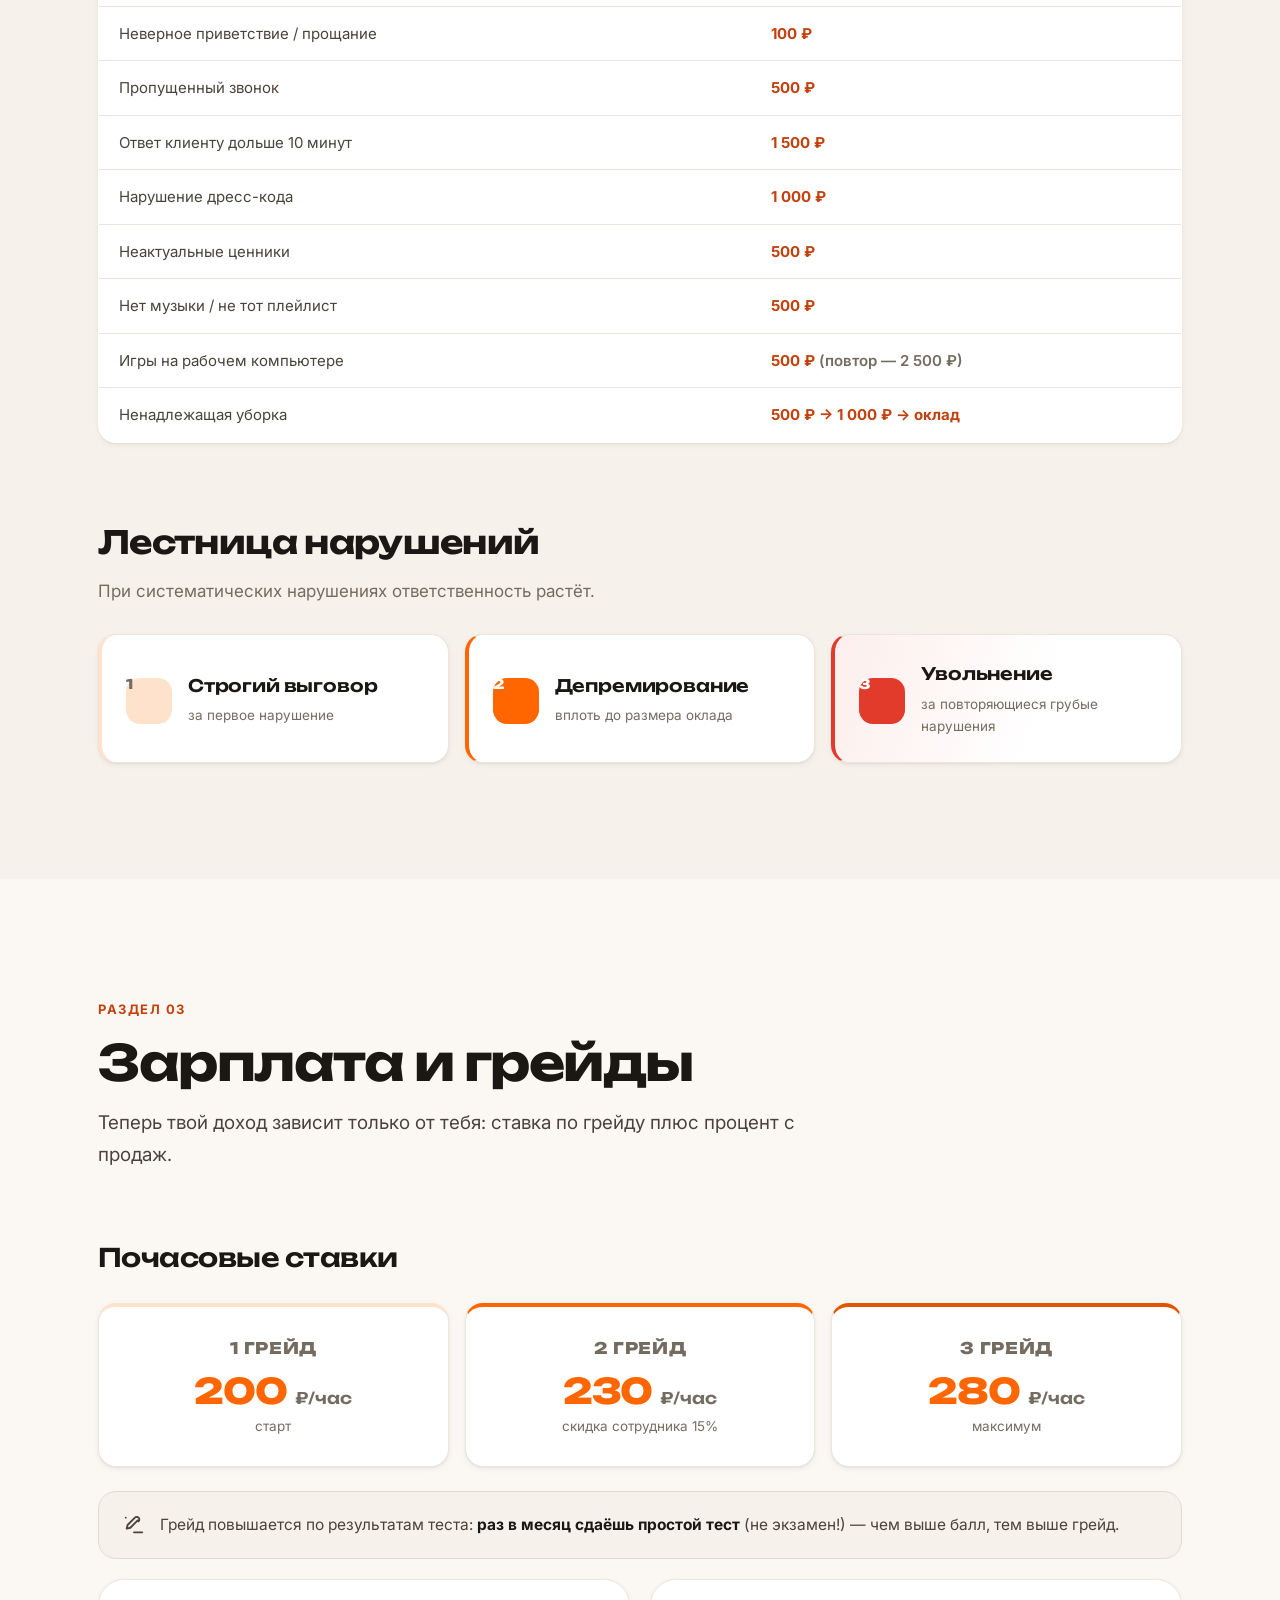
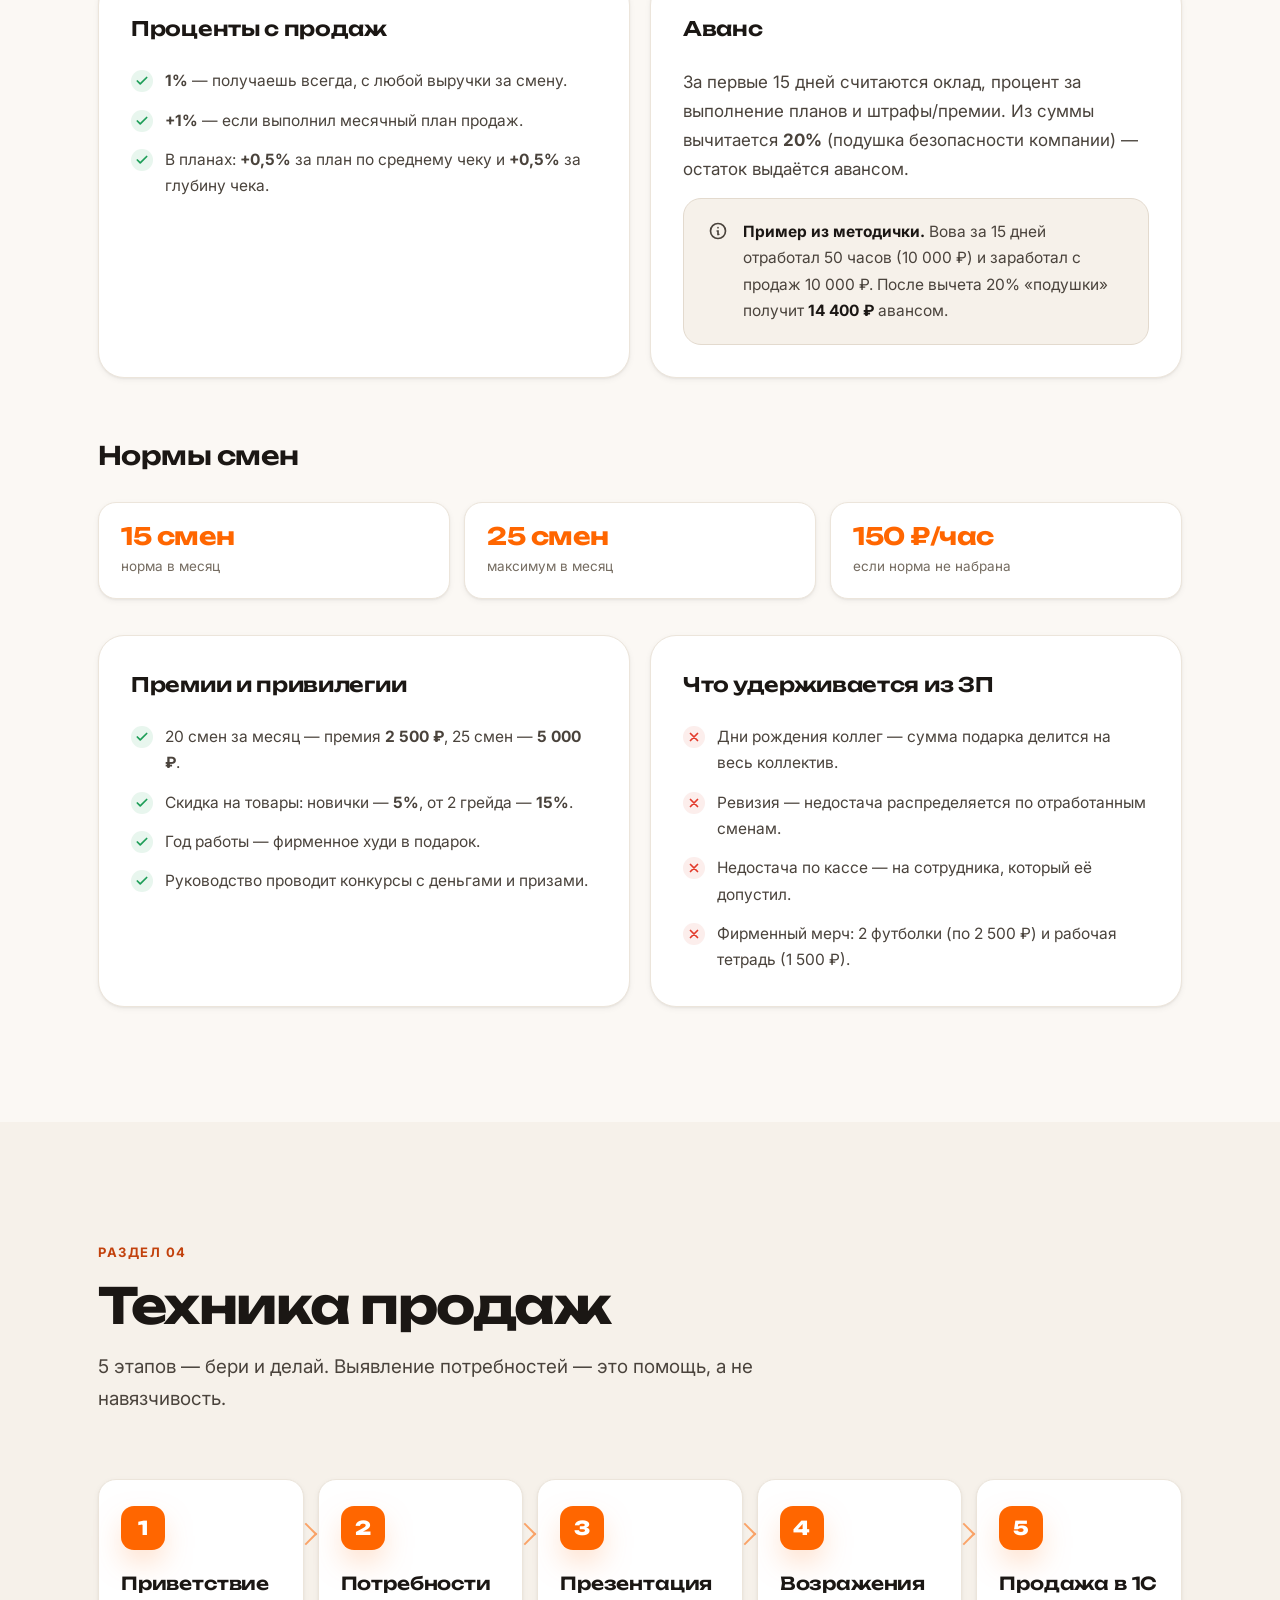
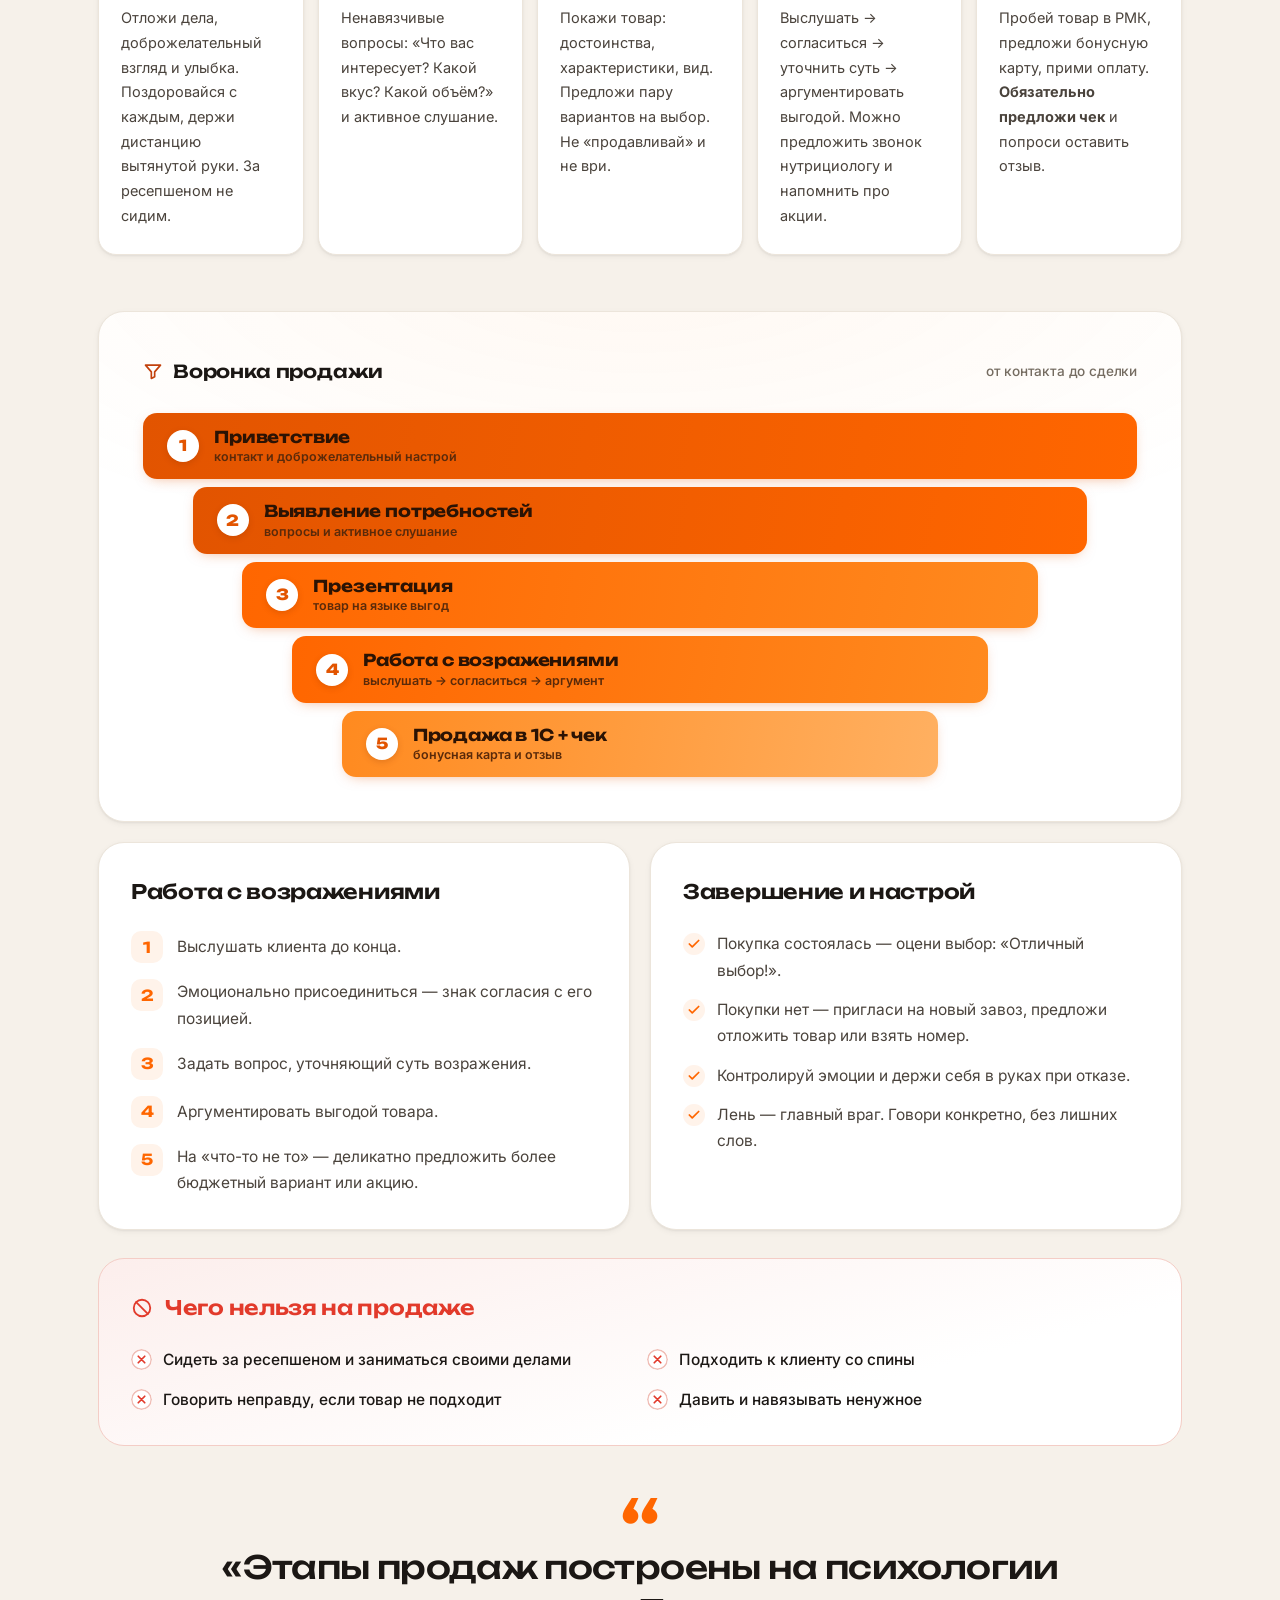
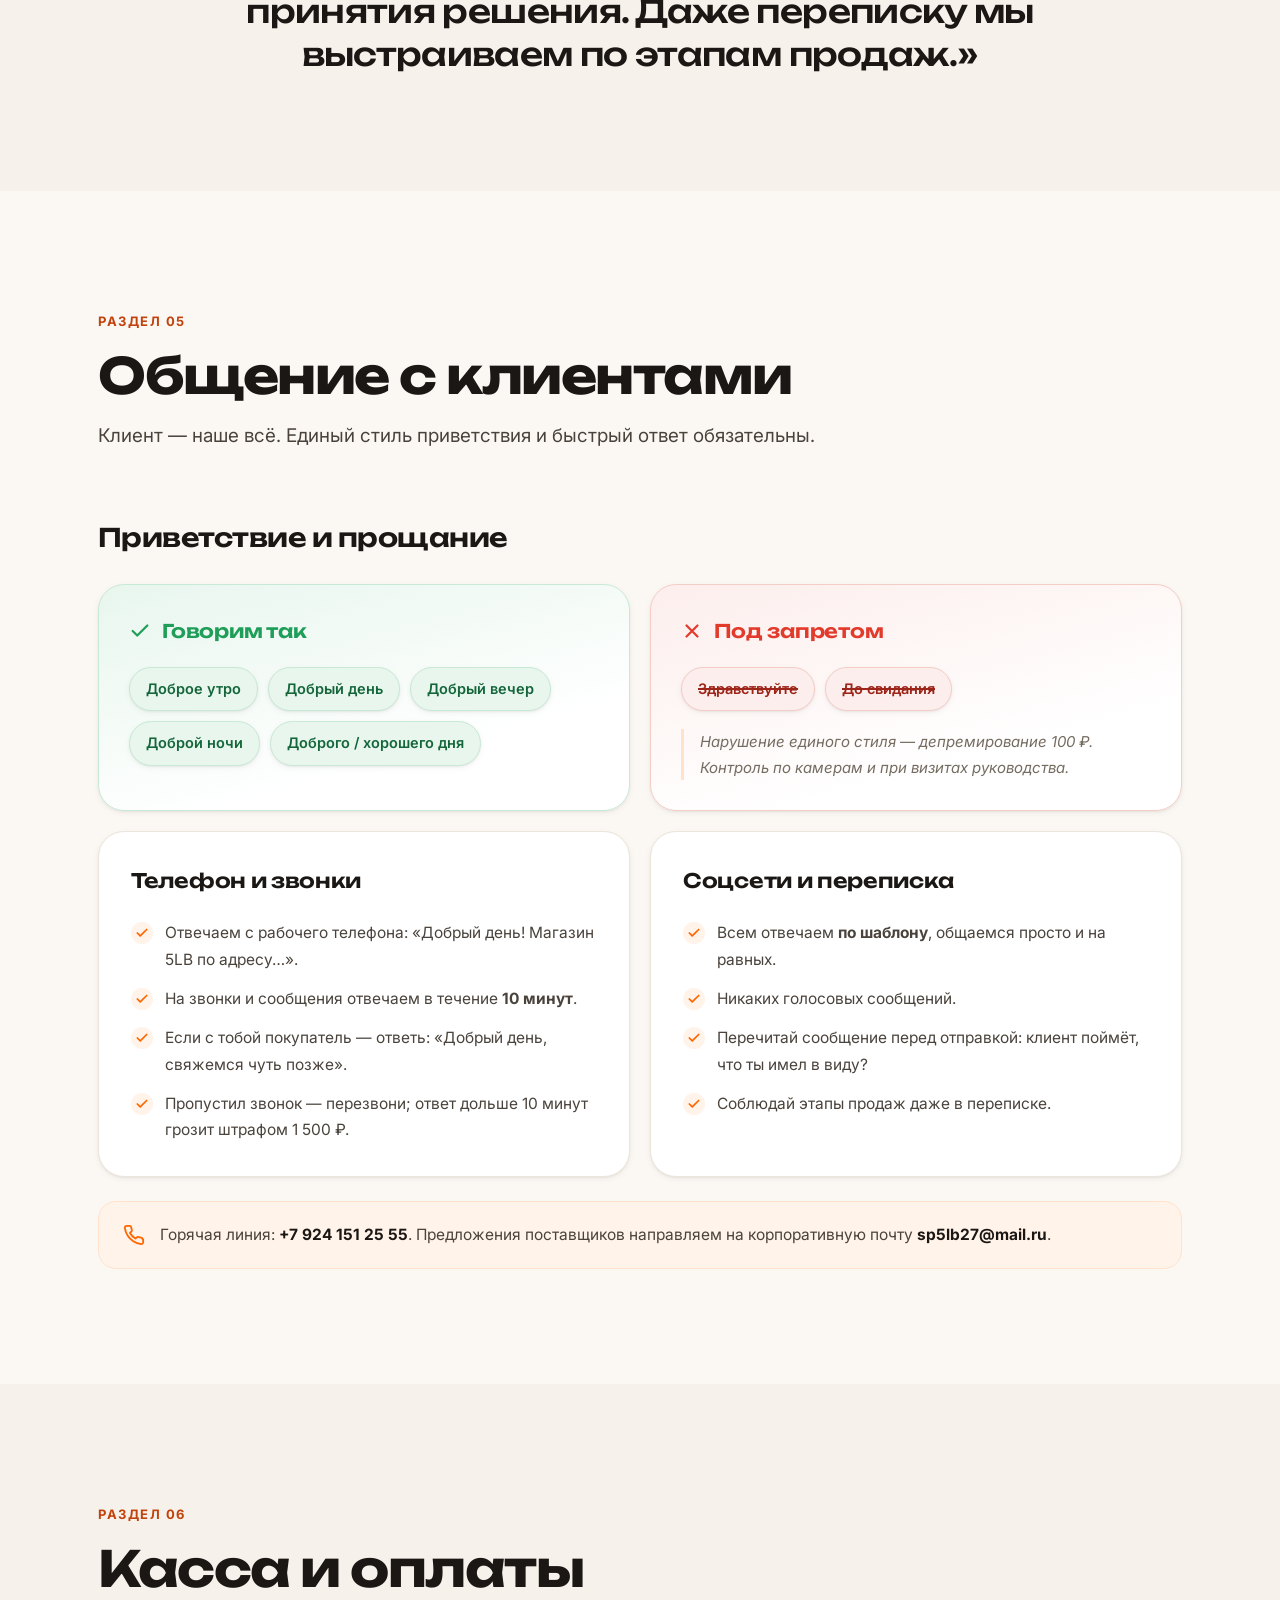
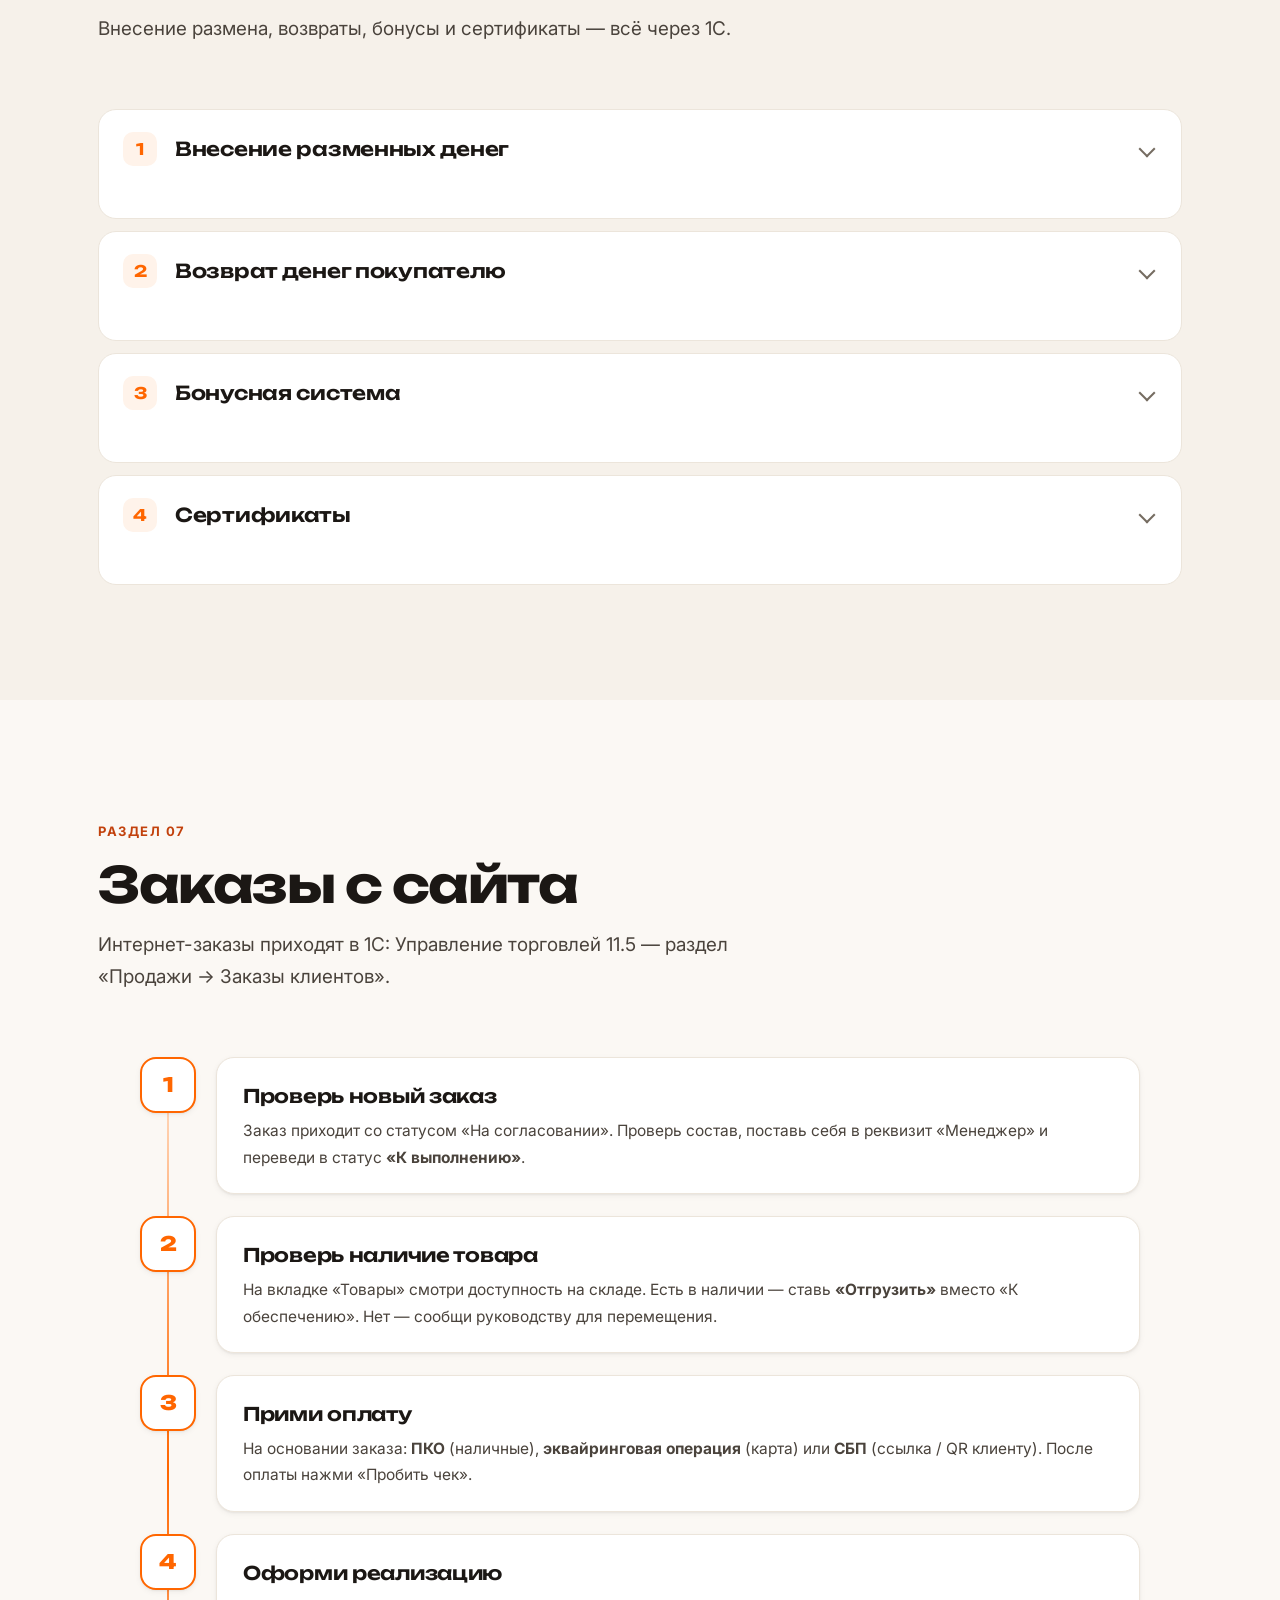
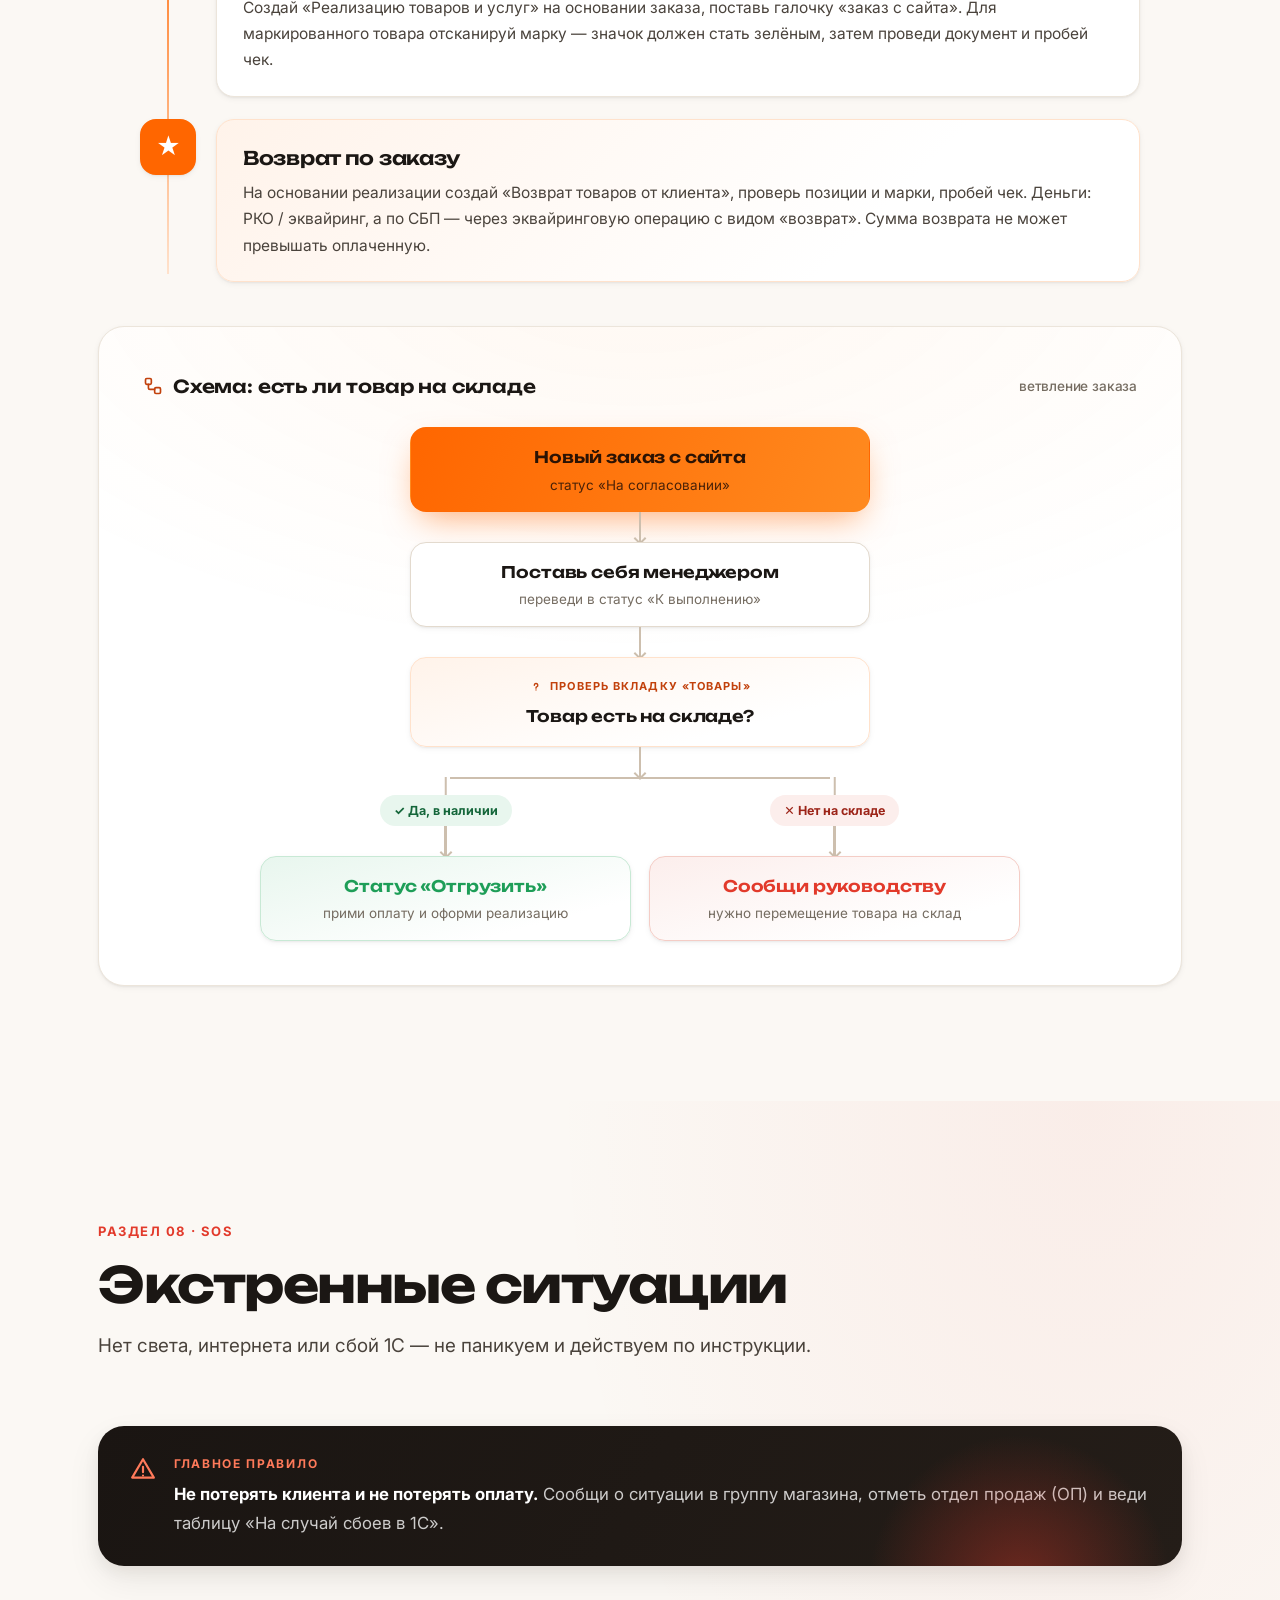
==== commit e4996ec8: "Add bonus program guide page (bonus.html) Seller-facing guide to the 5LB loyalty program: client reg" ====
--- a/index.html
+++ b/index.html
@@ -54,6 +54,7 @@
         <a href="#sales" class="nav__link">Продажи</a>
         <a href="#payments" class="nav__link">Касса</a>
         <a href="#orders" class="nav__link">Заказы</a>
+        <a href="bonus.html" class="nav__link">Бонуска</a>
         <a href="#emergency" class="nav__link nav__link--alert">SOS</a>
       </nav>
 
@@ -228,6 +229,14 @@
             <span class="card__link">Открыть <i>→</i></span>
           </a>
 
+          <a href="bonus.html" class="card reveal" data-step="11">
+            <span class="card__no">11</span>
+            <span class="card__icon"><svg viewBox="0 0 24 24" fill="none" stroke="currentColor" stroke-width="1.8" stroke-linecap="round" stroke-linejoin="round"><circle cx="12" cy="12" r="9"/><path d="M12 3v18M3 12h18M5.6 5.6l12.8 12.8M18.4 5.6 5.6 18.4"/></svg></span>
+            <h3 class="card__title">Бонусная программа</h3>
+            <p class="card__text">Отдельный гид: колесо фортуны, welcome-бонусы, рефералка, списание на кассе и ответы клиентам.</p>
+            <span class="card__link">Открыть гид <i>→</i></span>
+          </a>
+
           <div class="card card--cta reveal">
             <span class="card__icon card__icon--ghost"><svg viewBox="0 0 24 24" fill="none" stroke="currentColor" stroke-width="1.8" stroke-linecap="round" stroke-linejoin="round"><circle cx="12" cy="12" r="9"/><path d="M12 8v8M8 12h8"/></svg></span>
             <h3 class="card__title">Главное</h3>
@@ -632,6 +641,7 @@
               <li>Списать можно до <b>30%</b> от суммы покупки.</li>
               <li>Исключение: сигареты, сигариллы и бустеры — списание и скидка не действуют.</li>
               <li>Все операции с бонусами (кроме начисления) — через QR-код.</li>
+              <li>Полный гид — колесо фортуны, рефералка, типы карт и ответы клиентам — на <a class="link-inline" href="bonus.html">отдельной странице про бонусную программу</a>.</li>
             </ul></div>
           </div>
 
@@ -1048,6 +1058,7 @@
         <a href="#salary">Зарплата и грейды</a>
         <a href="#sales">Техника продаж</a>
         <a href="#payments">Касса и оплаты</a>
+        <a href="bonus.html">Бонусная программа</a>
         <a href="#emergency">SOS · Экстренные ситуации</a>
       </nav>
       <p class="footer__copy">© 5LB · Внутренний документ. Горячая линия +7 924 151 25 55 · sp5lb27@mail.ru</p>
--- a/assets/css/styles.css
+++ b/assets/css/styles.css
@@ -734,33 +734,36 @@
 }
 .ladder__step {
   position: relative;
+  display: grid;
+  grid-template-columns: auto 1fr;
+  align-items: center;
+  gap: 16px;
   background: var(--surface);
   border: 1px solid var(--border);
   border-radius: var(--r);
-  padding: 24px 22px;
+  padding: 24px 24px;
   box-shadow: var(--sh-sm);
-  border-top: 4px solid var(--orange-100);
+  border-left: 4px solid var(--orange-100);
   transition: transform .25s var(--ease), box-shadow .25s;
 }
 .ladder__step:hover { transform: translateY(-4px); box-shadow: var(--sh-md); }
-.ladder__step[data-lvl="2"] { border-top-color: #FFC061; }
-.ladder__step[data-lvl="3"] { border-top-color: var(--orange); }
-.ladder__step--max { border-top-color: var(--red); background: linear-gradient(180deg, var(--red-bg), var(--surface) 60%); }
+.ladder__step[data-lvl="3"] { border-left-color: var(--orange); }
+.ladder__step--max { border-left-color: var(--red); background: linear-gradient(110deg, var(--red-bg), var(--surface) 60%); }
 .ladder__lvl {
   display: grid; place-items: center;
-  width: 40px; height: 40px;
-  border-radius: 12px;
+  width: 46px; height: 46px;
+  border-radius: 14px;
   background: var(--orange-100);
   color: var(--orange-dark);
   font-family: var(--font-display);
   font-weight: 800;
-  font-size: 1.1rem;
+  font-size: 1.25rem;
   line-height: 1;
-  margin-bottom: 16px;
-}
+}
+.ladder__step[data-lvl="3"] .ladder__lvl { background: var(--orange); color: #fff; }
 .ladder__step--max .ladder__lvl { background: var(--red); color: #fff; }
 .ladder__step b { display: block; font-family: var(--font-display); font-weight: 600; color: var(--ink); font-size: 1.08rem; letter-spacing: -.01em; }
-.ladder__step span { display: block; font-size: 13.5px; color: var(--muted); margin-top: 6px; }
+.ladder__step span { display: block; font-size: 13.5px; color: var(--muted); margin-top: 4px; }
 
 /* =========================================================
    SALES — stepper, panels, forbidden, quote
@@ -1432,55 +1435,60 @@
 .fd-col .fd-node { max-width: 100%; }
 
 /* ---- Funnel (воронка продаж) ---- */
-/* Dark text on the vibrant orange keeps brand colour AND clears WCAG AA (≈6–9:1). */
-.funnel { display: flex; flex-direction: column; align-items: center; gap: 10px; }
+/* Tapering rounded bars (no clip-path → text never clips). Dark text on orange clears WCAG AA. */
+.funnel { display: flex; flex-direction: column; align-items: center; gap: 8px; }
 .funnel__row {
   width: var(--w, 100%);
-  min-width: min(100%, 250px);
-  display: flex; align-items: center; gap: 16px;
-  padding: 16px 28px;
+  display: flex; align-items: center; gap: 15px;
+  padding: 15px 24px;
+  border-radius: 14px;
   color: #2B1304;
   background: linear-gradient(100deg, var(--orange-dark), var(--orange));
-  clip-path: polygon(4% 0, 96% 0, 90% 100%, 10% 100%);
-  box-shadow: var(--sh-sm);
-  transition: transform .25s var(--ease), filter .25s;
-}
-.funnel__row:hover { transform: scale(1.015); filter: saturate(1.08) brightness(1.03); }
-.funnel__row:nth-child(2) { --w: 92%; }
-.funnel__row:nth-child(3) { --w: 81%; background: linear-gradient(100deg, var(--orange), var(--orange-light)); }
+  box-shadow: 0 4px 14px -6px rgba(226,84,0,.5);
+  transition: transform .25s var(--ease), box-shadow .25s;
+}
+.funnel__row:hover { transform: translateY(-2px); box-shadow: 0 10px 24px -8px rgba(226,84,0,.55); }
+.funnel__row:nth-child(1) { --w: 100%; }
+.funnel__row:nth-child(2) { --w: 90%; }
+.funnel__row:nth-child(3) { --w: 80%; background: linear-gradient(100deg, var(--orange), var(--orange-light)); }
 .funnel__row:nth-child(4) { --w: 70%; background: linear-gradient(100deg, var(--orange), var(--orange-light)); }
-.funnel__row:nth-child(5) { --w: 59%; background: linear-gradient(100deg, var(--orange-light), #FFAE5C); }
+.funnel__row:nth-child(5) { --w: 60%; background: linear-gradient(100deg, var(--orange-light), #FFB061); }
 .funnel__n {
   flex: none;
-  width: 30px; height: 30px;
+  width: 32px; height: 32px;
   display: grid; place-items: center;
-  border-radius: 9px;
-  background: rgba(255,255,255,.92);
+  border-radius: 50%;
+  background: #fff;
   color: var(--orange-dark);
   font-family: var(--font-display); font-weight: 800; font-size: .95rem;
-}
-.funnel__t { font-family: var(--font-display); font-weight: 700; font-size: 1.02rem; letter-spacing: -.01em; }
-.funnel__t span { display: block; font-family: var(--font-body); font-weight: 600; font-size: 12.5px; color: #4A2208; letter-spacing: 0; margin-top: 1px; }
+  box-shadow: 0 2px 6px rgba(120,40,0,.2);
+}
+.funnel__t { min-width: 0; font-family: var(--font-display); font-weight: 700; font-size: 1.02rem; letter-spacing: -.01em; line-height: 1.2; }
+.funnel__t span { display: block; font-family: var(--font-body); font-weight: 600; font-size: 12.5px; color: #5A2A0A; letter-spacing: 0; margin-top: 2px; }
 
 /* ---- Time ruler (распорядок дня) ---- */
-.ruler { position: relative; display: flex; justify-content: space-between; gap: 12px; padding-top: 34px; margin-top: 8px; }
+.ruler { position: relative; display: flex; justify-content: space-between; gap: 14px; padding-top: 12px; margin-top: 4px; }
 .ruler::before {
-  content: ""; position: absolute; left: 8px; right: 8px; top: 41px;
-  height: 3px; border-radius: 3px;
+  content: ""; position: absolute; left: 5%; right: 5%; top: 62px;
+  height: 4px; border-radius: 4px;
   background: linear-gradient(90deg, var(--orange), var(--orange-light));
 }
 .ruler__stop { position: relative; flex: 1 1 0; text-align: center; display: flex; flex-direction: column; align-items: center; }
 .ruler__time {
-  font-family: var(--font-display); font-weight: 800; font-size: 1.05rem; letter-spacing: -.02em;
-  color: var(--orange-text); margin-bottom: 16px;
+  font-family: var(--font-display); font-weight: 800; font-size: 1.1rem; letter-spacing: -.02em;
+  color: var(--orange-text); margin-bottom: 20px;
 }
 .ruler__dot {
-  width: 16px; height: 16px; border-radius: 50%;
-  background: var(--surface); border: 3px solid var(--orange);
-  position: relative; z-index: 1; margin-bottom: 12px;
-}
-.ruler__stop--end .ruler__dot { background: var(--orange); }
-.ruler__label { font-size: 13px; color: var(--ink-soft); line-height: 1.4; max-width: 150px; }
+  width: 26px; height: 26px; border-radius: 50%;
+  display: grid; place-items: center;
+  background: var(--surface); border: 4px solid var(--orange);
+  position: relative; z-index: 1; margin-bottom: 16px;
+  box-shadow: 0 0 0 5px var(--orange-50);
+}
+.ruler__dot::after { content: ""; width: 8px; height: 8px; border-radius: 50%; background: var(--orange); }
+.ruler__stop--end .ruler__dot { background: var(--orange); border-color: var(--orange); }
+.ruler__stop--end .ruler__dot::after { background: #fff; }
+.ruler__label { font-size: 13.5px; color: var(--ink-soft); line-height: 1.45; max-width: 160px; }
 
 /* =========================================================
    THEME TOGGLE
@@ -1632,8 +1640,10 @@
 
   /* Diagrams on phones */
   .scheme { padding: 22px 16px; }
-  .funnel__row { clip-path: polygon(2% 0, 98% 0, 94% 100%, 6% 100%); padding: 14px 20px; }
-  .funnel__t { font-size: .95rem; }
+  .funnel__row { padding: 13px 18px; gap: 12px; }
+  .funnel__row:nth-child(n) { --w: 100%; }  /* full width on phones — taper is unreadable when narrow */
+  .funnel__t { font-size: .96rem; }
+  .funnel__n { width: 28px; height: 28px; }
   .ruler { flex-direction: column; gap: 0; padding-top: 0; }
   .ruler::before {
     left: 7px; right: auto; top: 8px; bottom: 8px;
@@ -1674,6 +1684,20 @@
 }
 
 /* =========================================================
+   INLINE CONTENT LINK
+   ========================================================= */
+.link-inline {
+  color: var(--orange-text);
+  font-weight: 600;
+  text-decoration: underline;
+  text-underline-offset: 3px;
+  text-decoration-thickness: 1.5px;
+}
+.link-inline:hover { color: var(--orange); }
+[data-theme="dark"] .link-inline { color: var(--orange-light); }
+[data-theme="dark"] .link-inline:hover { color: #FFB061; }
+
+/* =========================================================
    MOTION SAFETY
    ========================================================= */
 @media (prefers-reduced-motion: reduce) {
